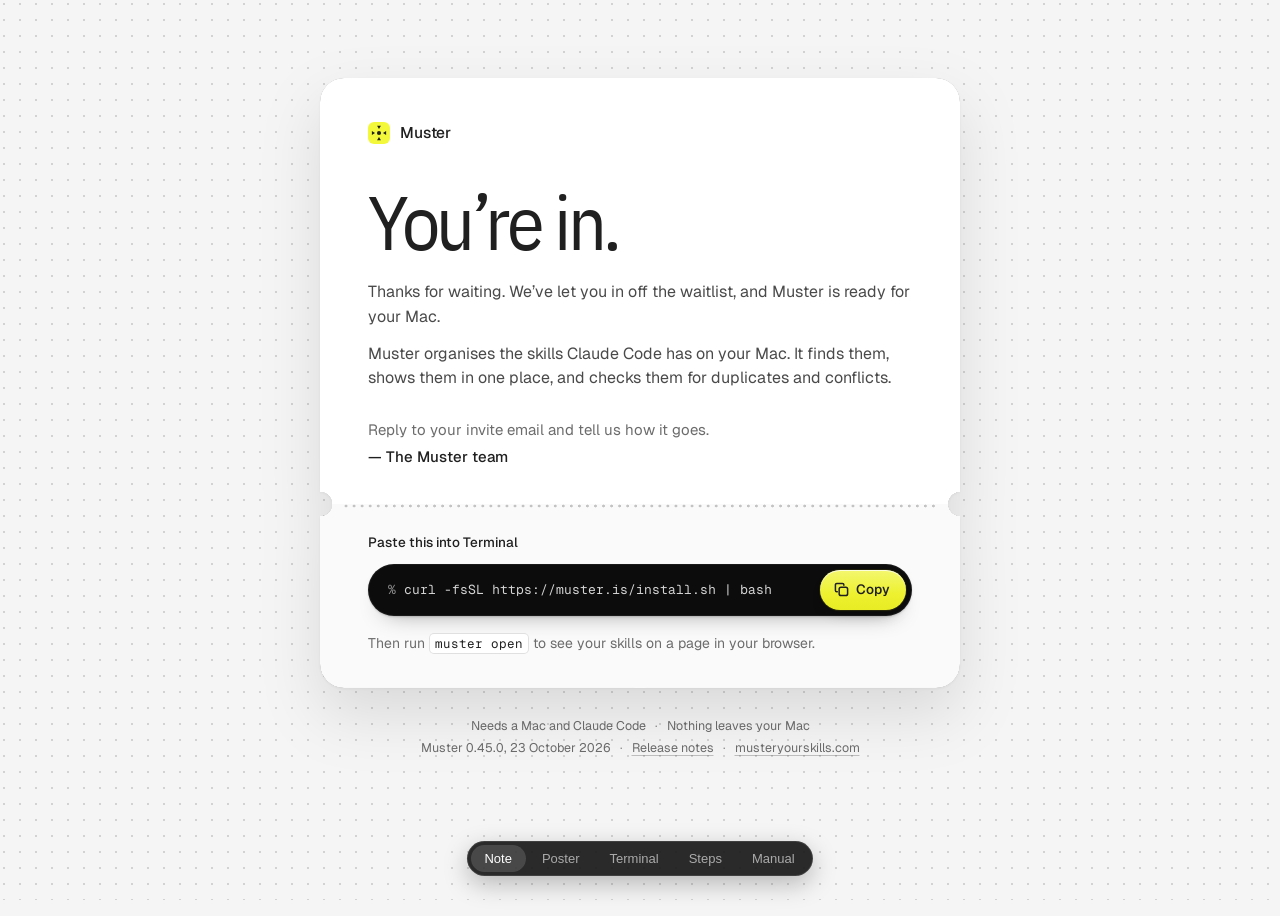
==== index.html @ 828432ac "muster.is: five invitation pages behind a variant picker The page people get when they're let in off" ====
<!doctype html>
<!-- Generated by variants/build.py from variants/*/. Edit those files, then run python3 variants/build.py. -->
<html lang="en">
<head>
  <meta charset="utf-8" />
  <meta name="viewport" content="width=device-width, initial-scale=1" />
  <title>Muster: you’re in</title>
  <meta name="description" content="Muster organises the skills Claude Code has on your Mac. It finds them, shows them in one place, and checks them for duplicates and conflicts. Nothing leaves your Mac." />
  <meta name="theme-color" content="#ffffff" />
  <meta property="og:title" content="Muster: you’re in" />
  <meta property="og:description" content="Install Muster with one line: curl -fsSL https://muster.is/install.sh | bash" />
  <meta property="og:type" content="website" />
  <link rel="icon" href="assets/favicon.svg" type="image/svg+xml" />
  <link rel="preconnect" href="https://fonts.googleapis.com" />
  <link rel="preconnect" href="https://fonts.gstatic.com" crossorigin />
  <link href="https://fonts.googleapis.com/css2?family=IBM+Plex+Sans+Condensed:wght@400;500&family=Geist:wght@300..600&family=Geist+Mono:wght@400;500&display=swap" rel="stylesheet" />
  <link rel="stylesheet" href="assets/brand.css" />
  <link rel="stylesheet" href="variants/note/style.css" />
  <link rel="stylesheet" href="variants/poster/style.css" />
  <link rel="stylesheet" href="variants/terminal/style.css" />
  <link rel="stylesheet" href="variants/steps/style.css" />
  <link rel="stylesheet" href="variants/manual/style.css" />
  <link rel="stylesheet" href="variants/picker.css" />
  <script>window.musterVariants = {}</script>
</head>
<body>
<div class="variant" data-variant-root="note" data-variant-label="Note" hidden>
<main class="note canvas">
  <article class="note__card" aria-labelledby="note-title">
    <div class="note__letter">
      <p class="brand note__brand"><span class="brand__mark" aria-hidden="true"></span>Muster</p>
      <h1 class="note__title" id="note-title"><span class="note__who" data-note-who hidden></span><span data-note-rest>You’re in.</span></h1>
      <div class="note__body">
        <p>Thanks for waiting. We’ve let you in off the waitlist, and Muster is ready for your Mac.</p>
        <p>Muster organises the skills Claude Code has on your Mac. It finds them, shows them in one place, and checks them for duplicates and conflicts.</p>
      </div>
      <div class="note__sign">
        <p>Reply to your invite email and tell us how it goes.</p>
        <p class="note__from">— The Muster team</p>
      </div>
    </div>

    <section class="note__stub" aria-labelledby="note-install">
      <span class="note__perf" aria-hidden="true"></span>
      <h2 class="note__label" id="note-install">Paste this into Terminal</h2>
      <div class="note__cmd">
        <code class="note__code"><span class="note__prompt" aria-hidden="true">% </span><span class="note__line"><span class="note__nb">curl -fsSL</span> <span>https://<wbr />muster.is/install.sh</span> <span class="note__nb">| bash</span></span></code>
        <button class="btn btn--primary note__copy" type="button" data-copy="curl -fsSL https://muster.is/install.sh | bash" aria-label="Copy the install command">
          <span class="note__icons" aria-hidden="true">
            <svg class="note__icon-copy" viewBox="0 0 16 16" fill="none" stroke="currentColor" stroke-width="1.6" stroke-linecap="round" stroke-linejoin="round"><rect x="5.5" y="5.5" width="9" height="9" rx="2" /><path d="M3.5 10.5H3A1.5 1.5 0 0 1 1.5 9V3A1.5 1.5 0 0 1 3 1.5h6A1.5 1.5 0 0 1 10.5 3v.5" /></svg>
            <svg class="note__icon-check" viewBox="0 0 16 16" fill="none" stroke="currentColor" stroke-width="1.9" stroke-linecap="round" stroke-linejoin="round"><path d="M2.75 8.75 6.25 12.25 13.25 4.25" pathLength="1" /></svg>
          </span>
          <span class="note__labels copy-swap copy-swap--center" aria-hidden="true"><span>Copy</span><span>Copied</span></span>
        </button>
      </div>
      <p class="note__next">Then run <code>muster open</code> to see your skills on a page in your browser.</p>
    </section>
  </article>

  <footer class="note__fine">
    <ul>
      <li>Needs a Mac and Claude Code</li>
      <li>Nothing leaves your Mac</li>
    </ul>
    <ul>
      <li>Muster <span data-release="version">0.45.0</span>, <time data-release="date" datetime="2026-10-23">23 October 2026</time></li>
      <li><a data-release="url" href="https://github.com/musteryourskills/releases/releases">Release notes</a></li>
      <li><a href="https://musteryourskills.com">musteryourskills.com</a></li>
    </ul>
  </footer>
</main>
</div>
<div class="variant" data-variant-root="poster" data-variant-label="Poster" hidden>
<!-- Poster: the landing's hero, turned into a welcome. A huge headline with the landing's token
     in it, the install line as the call to action, then what `muster open` shows after the first run. -->
<header class="poster-top">
  <div class="poster-wrap poster-top__in">
    <span class="brand"><span class="brand__mark" aria-hidden="true"></span><span>Muster</span></span>
    <a class="poster-link" href="https://musteryourskills.com">musteryourskills.com<svg class="poster-arrow" viewBox="0 0 16 16" aria-hidden="true"><path d="M4.5 11.5l7-7M6 4.5h5.5V10" fill="none" stroke="currentColor" stroke-width="1.6" stroke-linecap="round" stroke-linejoin="round"/></svg></a>
  </div>
</header>

<main>
  <section class="poster-hero" aria-labelledby="poster-title">
    <div class="poster-wrap poster-hero__copy">
      <p class="poster-kicker"><span class="poster-works">For<span class="poster-agent"><i class="poster-claude" aria-hidden="true"></i>Claude Code</span>on your Mac</span></p>

      <!-- The token plays once through what Muster finds (script.js), and a click shows the next one.
           The first word ships here, so the headline is whole without JS. -->
      <h1 class="poster-h" id="poster-title">You’re in.<br class="poster-br-m" /> <button class="poster-token" type="button" data-poster-token aria-label="98 skills" aria-describedby="poster-token-hint" style="--label-w:2.7em"><span class="poster-token__sizer" aria-hidden="true">&#8203;</span><span class="poster-token__icon" aria-hidden="true"><span class="poster-token__layer" data-r="-9" style="rotate:-9deg"><span class="poster-token__art"><svg viewBox="0 0 64 64"><g fill="#fff" stroke="#fff" stroke-width="7.5" stroke-linejoin="round"><rect x="5" y="16" width="26" height="32" rx="6" transform="rotate(-16 18 32)"/><rect x="24" y="5" width="26" height="32" rx="6" transform="rotate(12 37 21)"/><rect x="27" y="27" width="30" height="31" rx="6" transform="rotate(-5 42 42)"/></g><rect x="5" y="16" width="26" height="32" rx="6" transform="rotate(-16 18 32)" fill="#EFEFED"/><rect x="24" y="5" width="26" height="32" rx="6" transform="rotate(12 37 21)" fill="#DEDEDA"/><rect x="27" y="27" width="30" height="31" rx="6" transform="rotate(-5 42 42)" fill="#202020"/><rect x="33" y="35" width="14" height="5" rx="2.5" transform="rotate(-5 42 42)" fill="#F4F83B"/><rect x="33" y="44" width="18" height="3" rx="1.5" transform="rotate(-5 42 42)" fill="#6C6C6C"/></svg></span></span></span><span class="poster-token__text" aria-hidden="true"><span class="poster-token__morph">98 skills</span></span></button>.<br /> Time to muster them.</h1>
      <p class="sr-only" id="poster-token-hint">Select it to see what Muster finds.</p>
      <p class="sr-only" aria-live="polite" data-poster-live></p>

      <p class="poster-lede">Muster organises the skills Claude Code has on your Mac.<br class="poster-br-d" /> One line installs it.</p>

      <div class="poster-cmd">
        <code class="poster-cmd__code"><span class="poster-nb">curl -fsSL</span> <span>https://muster.is/install.sh</span> <span class="poster-nb">| bash</span></code>
        <button class="btn btn--primary poster-copy" type="button" data-copy="curl -fsSL https://muster.is/install.sh | bash" aria-label="Copy the install command">
          <span class="poster-copy__icon" aria-hidden="true">
            <svg class="poster-copy__svg is-copy" viewBox="0 0 16 16"><rect x="5.25" y="5.25" width="8" height="8" rx="2" fill="none" stroke="currentColor" stroke-width="1.6"/><path d="M10.25 3.25a1.5 1.5 0 0 0-1.5-1.25h-4.5A2 2 0 0 0 2.25 4v4.5a1.5 1.5 0 0 0 1.25 1.5" fill="none" stroke="currentColor" stroke-width="1.6" stroke-linecap="round"/></svg>
            <svg class="poster-copy__svg is-check" viewBox="0 0 16 16"><path d="M3.25 8.5l3 3 6.5-7" fill="none" stroke="currentColor" stroke-width="1.9" stroke-linecap="round" stroke-linejoin="round"/></svg>
          </span>
          <span class="poster-copy__label copy-swap" aria-hidden="true"><span>Copy</span><span>Copied</span></span>
        </button>
      </div>

      <ul class="poster-facts">
        <li>Runs on your Mac</li>
        <li>No account</li>
        <li>Uses your own Claude Code</li>
        <li>Skill files never move</li>
      </ul>
    </div>
  </section>

  <section class="poster-stage canvas" aria-labelledby="poster-next">
    <div class="poster-wrap poster-stage__in">
      <h2 class="poster-stage__h" id="poster-next">Then run <code>muster open</code>.</h2>
      <p class="poster-stage__sub">It counts your skills, your Claude Code suggests up to eight folders, and Autosort files your skills into them in seconds.</p>

      <!-- What the local page shows after the first run, drawn after the CLI's first-run sort scene -->
      <div class="poster-win" role="img" aria-label="Muster in the browser, on 127.0.0.1, after the first run: “Your 98 skills, mustered”, in eight folders, with 2 conflicts and 6 possible duplicates to look at, and a Get started button.">
        <div class="poster-win__bar" aria-hidden="true">
          <span class="poster-win__lights"><i></i><i></i><i></i></span>
          <span class="poster-win__url"><span class="poster-win__fav"></span>127.0.0.1</span>
        </div>
        <div class="poster-run" aria-hidden="true">
          <p class="poster-run__title">Your 98 skills, mustered</p>
          <p class="poster-run__line"><span><i class="poster-dot poster-dot--red"></i>2 conflicts.</span> <span><i class="poster-dot poster-dot--amber"></i>6 possible duplicates.</span></p>
          <ul class="poster-folders">
            <li><span class="poster-folder"><span class="poster-folder__back"></span><span class="poster-folder__paper"></span><span class="poster-folder__paper"></span><span class="poster-folder__front"><b>21</b></span></span><span class="poster-folder__name"><span class="poster-dots"><i class="poster-dot poster-dot--red"></i><i class="poster-dot poster-dot--amber"></i></span><span class="poster-folder__label">Code</span></span></li>
            <li><span class="poster-folder"><span class="poster-folder__back"></span><span class="poster-folder__paper"></span><span class="poster-folder__paper"></span><span class="poster-folder__front"><b>14</b></span></span><span class="poster-folder__name"><span class="poster-dots"><i class="poster-dot poster-dot--red"></i></span><span class="poster-folder__label">Design</span></span></li>
            <li><span class="poster-folder"><span class="poster-folder__back"></span><span class="poster-folder__paper"></span><span class="poster-folder__paper"></span><span class="poster-folder__front"><b>12</b></span></span><span class="poster-folder__name"><span class="poster-dots"><i class="poster-dot poster-dot--amber"></i></span><span class="poster-folder__label">Writing</span></span></li>
            <li><span class="poster-folder"><span class="poster-folder__back"></span><span class="poster-folder__paper"></span><span class="poster-folder__paper"></span><span class="poster-folder__front"><b>9</b></span></span><span class="poster-folder__name"><span class="poster-dots"><i class="poster-dot poster-dot--amber"></i></span><span class="poster-folder__label">Review</span></span></li>
            <li><span class="poster-folder"><span class="poster-folder__back"></span><span class="poster-folder__paper"></span><span class="poster-folder__paper"></span><span class="poster-folder__front"><b>11</b></span></span><span class="poster-folder__name"><span class="poster-dots"><i class="poster-dot poster-dot--amber"></i></span><span class="poster-folder__label">Planning</span></span></li>
            <li><span class="poster-folder"><span class="poster-folder__back"></span><span class="poster-folder__paper"></span><span class="poster-folder__paper"></span><span class="poster-folder__front"><b>13</b></span></span><span class="poster-folder__name"><span class="poster-folder__label">Inbox</span></span></li>
            <li><span class="poster-folder"><span class="poster-folder__back"></span><span class="poster-folder__paper"></span><span class="poster-folder__paper"></span><span class="poster-folder__front"><b>10</b></span></span><span class="poster-folder__name"><span class="poster-folder__label">Personal</span></span></li>
            <li><span class="poster-folder"><span class="poster-folder__back"></span><span class="poster-folder__paper"></span><span class="poster-folder__paper"></span><span class="poster-folder__front"><b>8</b></span></span><span class="poster-folder__name"><span class="poster-folder__label">Admin</span></span></li>
          </ul>
          <span class="poster-run__btn">Get started</span>
        </div>
      </div>
    </div>
  </section>
</main>

<footer class="poster-foot">
  <div class="poster-wrap poster-foot__in">
    <p class="poster-foot__rel"><span class="brand__mark" aria-hidden="true"></span><span>Muster <span data-release="version">0.45.0</span>, <time data-release="date" datetime="2026-10-23">23 October 2026</time></span></p>
    <ul class="poster-foot__links">
      <li><a class="poster-link" data-release="url" href="https://github.com/musteryourskills/releases/releases">Release notes<svg class="poster-arrow" viewBox="0 0 16 16" aria-hidden="true"><path d="M4.5 11.5l7-7M6 4.5h5.5V10" fill="none" stroke="currentColor" stroke-width="1.6" stroke-linecap="round" stroke-linejoin="round"/></svg></a></li>
      <li>Questions? Reply to your invite email.</li>
    </ul>
  </div>
</footer>
</div>
<div class="variant" data-variant-root="terminal" data-variant-label="Terminal" hidden>
<div class="tm">
  <header class="tm-wrap tm-top">
    <a class="brand" href="https://musteryourskills.com"><span class="brand__mark" aria-hidden="true"></span><span>Muster</span></a>
  </header>

  <main class="tm-main">
    <div class="tm-wrap tm-intro">
      <span class="tm-eyebrow">Early access</span>
      <h1 class="tm-title">You’re in<span data-tm-name></span>.</h1>
      <p class="tm-lede">One line installs Muster. Paste it into Terminal.</p>
    </div>

    <section class="tm-wrap tm-stage" aria-label="Install Muster in Terminal">
      <div class="tm-shell" data-tm-shell>
        <div class="tm-bar">
          <span class="tm-lights" aria-hidden="true"><i></i><i></i><i></i></span>
          <span class="tm-bar__title" aria-hidden="true">zsh</span>
          <button class="tm-copy" type="button" data-copy="curl -fsSL https://muster.is/install.sh | bash" aria-label="Copy the install command">
            <svg class="tm-ico" viewBox="0 0 16 16" fill="none" stroke="currentColor" stroke-width="1.5" stroke-linecap="round" stroke-linejoin="round" aria-hidden="true"><g class="tm-ico__copy"><rect x="5.5" y="5.5" width="8" height="8" rx="1.5"/><path d="M10.5 5.5V4A1.5 1.5 0 0 0 9 2.5H4A1.5 1.5 0 0 0 2.5 4v5A1.5 1.5 0 0 0 4 10.5h1.5"/></g><path class="tm-ico__check" d="M3.5 8.5l3 3 6-7" pathLength="1"/></svg>
            <span class="tm-swap copy-swap"><span class="tm-swap__idle">Copy</span><span class="tm-swap__done">Copied</span></span>
          </button>
        </div>

        <div class="tm-body">
          <p class="tm-line"><span class="t-dir">~</span> <span class="t-dim">%</span> <code class="tm-install">curl -fsSL https://muster.is/install.sh | bash</code><i class="tm-cursor tm-cursor--cmd" aria-hidden="true"></i></p>
          <p class="tm-line tm-dl" data-at="720">Downloading Muster <span data-release="version">0.45.0</span> for arm64 Macs… <span class="tm-status" aria-hidden="true"><span class="tm-spin t-dim" data-tm-spinner>⠋</span><span class="tm-done t-ok">✓</span></span></p>
          <p class="tm-line tm-gap t-strong" data-at="2200">Muster <span data-release="version">0.45.0</span> is installed.</p>
          <p class="tm-line tm-gap" data-at="2200">Muster finds the skills Claude Code has on this Mac, shows them in one place,<br class="tm-br"> and checks them for duplicates and conflicts. Nothing leaves your Mac.</p>
          <p class="tm-line tm-gap" data-at="2560">Start here:</p>
          <ul class="tm-start" role="list" data-at="2560">
            <li><button class="tm-run" type="button" data-copy="muster open" aria-label="Copy muster open"><code>muster open</code></button><span class="tm-run__what">see your skills on a page in your browser</span></li>
            <li><button class="tm-run" type="button" data-copy="muster" aria-label="Copy muster"><code>muster</code></button><span class="tm-run__what">list them here in the terminal</span></li>
            <li><button class="tm-run" type="button" data-copy="muster --help" aria-label="Copy muster --help"><code>muster --help</code></button><span class="tm-run__what">everything else Muster can do</span></li>
          </ul>
          <p class="tm-line tm-gap" data-at="2560"><span class="t-dir">~</span> <span class="t-dim">%</span> <i class="tm-cursor" aria-hidden="true"></i></p>
        </div>

        <button class="tm-replay" type="button" data-tm-replay data-state="hidden" aria-label="Replay the install" hidden>
          <svg viewBox="0 0 16 16" fill="none" stroke="currentColor" stroke-width="1.5" stroke-linecap="round" stroke-linejoin="round" aria-hidden="true"><path d="M2.75 8a5.25 5.25 0 1 0 1.54-3.71"/><path d="M2.5 2.5v2.75h2.75"/></svg>
          <span>Replay</span>
        </button>
      </div>

      <div class="tm-actions">
        <button class="btn btn--primary btn--lg tm-cta" type="button" data-copy="curl -fsSL https://muster.is/install.sh | bash">
          <svg class="tm-ico" viewBox="0 0 16 16" fill="none" stroke="currentColor" stroke-width="1.5" stroke-linecap="round" stroke-linejoin="round" aria-hidden="true"><g class="tm-ico__copy"><rect x="5.5" y="5.5" width="8" height="8" rx="1.5"/><path d="M10.5 5.5V4A1.5 1.5 0 0 0 9 2.5H4A1.5 1.5 0 0 0 2.5 4v5A1.5 1.5 0 0 0 4 10.5h1.5"/></g><path class="tm-ico__check" d="M3.5 8.5l3 3 6-7" pathLength="1"/></svg>
          <span class="tm-swap tm-swap--center copy-swap copy-swap--center"><span class="tm-swap__idle">Copy install command</span><span class="tm-swap__done">Copied</span></span>
        </button>
        <p class="tm-note">About 23 MB. No admin password.</p>
      </div>

      <ul class="tm-facts" role="list">
        <li>macOS, Apple silicon or Intel</li>
        <li>Uses your own Claude Code</li>
        <li>Nothing leaves your Mac</li>
      </ul>
    </section>
  </main>

  <footer class="tm-wrap tm-foot">
    <div class="tm-foot__in">
      <p class="tm-foot__rel">Muster <span data-release="version">0.45.0</span> <span aria-hidden="true">·</span> <time data-release="date" datetime="2026-10-23">23 October 2026</time></p>
      <ul class="tm-foot__links" role="list">
        <li><a data-release="url" href="https://github.com/musteryourskills/releases/releases">Release notes</a></li>
        <li><a href="https://musteryourskills.com">musteryourskills.com</a></li>
      </ul>
      <p class="tm-foot__fb">Feedback? Reply to your invite email.</p>
    </div>
  </footer>
</div>
</div>
<div class="variant" data-variant-root="steps" data-variant-label="Steps" hidden>
<header class="st-top">
  <div class="st-wrap st-top__in">
    <span class="brand"><span class="brand__mark" aria-hidden="true"></span><span>Muster</span></span>
    <a class="st-top__link" href="https://musteryourskills.com">musteryourskills.com<svg viewBox="0 0 16 16" aria-hidden="true"><path d="M5.5 10.5 10.5 5.5M6.5 5.5h4v4" /></svg></a>
  </div>
</header>

<main class="st-main">
  <!-- The intro: you're in, what Muster is, what it costs you -->
  <section class="st-wrap st-intro" aria-labelledby="steps-title">
    <p class="eyebrow" data-enter style="--i: 0">You’re in<span id="steps-name" hidden>, <span data-steps-name></span></span></p>
    <h1 class="st-h1" id="steps-title" data-enter style="--i: 1">Three steps to sorted skills.</h1>
    <p class="st-lede" data-enter style="--i: 2">You’re off the waitlist, and Muster is ready for you. It organises the skills Claude Code has on your Mac: it finds them, shows them in one place, and checks them for duplicates and conflicts.</p>
    <ul class="st-facts" data-enter style="--i: 3">
      <li>A 23 MB download</li>
      <li>No account</li>
      <li>Nothing leaves your Mac</li>
    </ul>
  </section>

  <ol class="st-wrap steps">
    <!-- 1. Install: the one line, big and primary -->
    <li class="step" data-step="1" data-enter style="--i: 4">
      <div class="step__copy">
        <div class="st-step__head">
          <span class="step__n"><span class="st-n">1</span></span>
          <span class="st-next">Up next</span>
        </div>
        <h2 class="step__title" id="steps-install">Install it with one line</h2>
        <p class="step__text">Paste it into Terminal. It downloads Muster for your Mac, checks it against its checksum and puts <code>muster</code> in <code>~/.local/bin</code>. No admin password.</p>
        <div class="st-install">
          <code class="st-install__code"><span>curl -fsSL</span> <span>https://muster.is/install.sh</span> <span>| bash</span></code>
          <div class="st-install__foot">
            <p class="st-install__hint">macOS, Apple silicon or Intel</p>
            <button class="btn btn--primary st-copy" type="button" data-copy="curl -fsSL https://muster.is/install.sh | bash" aria-label="Copy the install command">
              <span class="st-copy__ico" aria-hidden="true">
                <svg class="st-copy__i st-copy__i--copy" viewBox="0 0 16 16"><rect x="5.25" y="5.25" width="8" height="8" rx="2" /><path d="M10.75 5.25V4.5a1.75 1.75 0 0 0-1.75-1.75H4.5A1.75 1.75 0 0 0 2.75 4.5V9a1.75 1.75 0 0 0 1.75 1.75h.75" /></svg>
                <svg class="st-copy__i st-copy__i--done" viewBox="0 0 16 16"><path pathLength="1" d="M3.25 8.5 6.5 11.5 12.75 4.75" /></svg>
              </span>
              <span class="st-copy__label copy-swap copy-swap--center" aria-hidden="true"><span>Copy</span><span>Copied</span></span>
            </button>
          </div>
        </div>
      </div>
      <div class="step__art canvas" aria-hidden="true">
        <div class="shell">
          <div class="shell__bar"><span class="shell__lights"><i></i><i></i><i></i></span><span class="shell__title">zsh</span></div>
          <div class="shell__body">
            <p><span class="t-dir">~</span> <span class="t-dim">%</span> curl -fsSL https://muster.is/install.sh | bash</p>
            <p class="t-dim">Downloading Muster <span data-release="version">0.45.0</span> for arm64 Macs…</p>
            <p class="shell__gap t-strong">Muster <span data-release="version">0.45.0</span> is installed.</p>
            <p class="shell__gap">Start here:</p>
            <p>  <span class="t-next">muster open</span><span class="st-desc t-dim">      see your skills on a page in your browser</span></p>
            <p>  muster<span class="st-desc t-dim">           list them here in the terminal</span></p>
            <p>  muster --help<span class="st-desc t-dim">    everything else Muster can do</span></p>
            <p class="shell__gap"><span class="t-dir">~</span> <span class="t-dim">%</span> <i class="shell__cursor"></i></p>
          </div>
        </div>
      </div>
    </li>

    <!-- 2. Open: the first run, in the browser, on 127.0.0.1 -->
    <li class="step" data-step="2">
      <div class="step__copy">
        <div class="st-step__head">
          <span class="step__n"><span class="st-n">2</span></span>
          <span class="st-next">Up next</span>
        </div>
        <h2 class="step__title" id="steps-open">Sort them in your browser</h2>
        <p class="step__text">Muster puts your skills on one page in your browser. Your Claude Code suggests up to eight folders, then Autosort files the skills into them. The files never move, and the page never goes online.</p>
        <div class="st-cmd">
          <code class="st-cmd__code">muster open</code>
          <button class="btn btn--soft st-copy" type="button" data-copy="muster open" aria-label="Copy the command muster open">
            <span class="st-copy__ico" aria-hidden="true">
              <svg class="st-copy__i st-copy__i--copy" viewBox="0 0 16 16"><rect x="5.25" y="5.25" width="8" height="8" rx="2" /><path d="M10.75 5.25V4.5a1.75 1.75 0 0 0-1.75-1.75H4.5A1.75 1.75 0 0 0 2.75 4.5V9a1.75 1.75 0 0 0 1.75 1.75h.75" /></svg>
              <svg class="st-copy__i st-copy__i--done" viewBox="0 0 16 16"><path pathLength="1" d="M3.25 8.5 6.5 11.5 12.75 4.75" /></svg>
            </span>
            <span class="st-copy__label copy-swap copy-swap--center" aria-hidden="true"><span>Copy</span><span>Copied</span></span>
          </button>
        </div>
      </div>
      <div class="step__art canvas" aria-hidden="true">
        <div class="st-win">
          <div class="st-win__bar"><span class="shell__lights"><i></i><i></i><i></i></span><span class="st-win__url">127.0.0.1</span></div>
          <div class="st-win__stage">
            <span class="st-pill st-pill--1">code-review</span>
            <span class="st-pill st-pill--2">brand-fonts<em>Plugin</em></span>
            <span class="st-pill st-pill--3 st-pill--far">commit-message</span>
            <span class="st-pill st-pill--4 st-pill--far">pr-review</span>
            <span class="st-pill st-pill--5">frontend-design</span>
            <span class="st-pill st-pill--6 st-pill--far">ui-taste</span>
            <div class="st-count">
              <span class="st-count__n">98</span>
              <span class="st-count__l">skills on this Mac</span>
              <span class="st-count__btn">Muster your skills</span>
            </div>
          </div>
        </div>
      </div>
    </li>

    <!-- 3. Check: your own Claude Code finds conflicts and duplicates -->
    <li class="step" data-step="3">
      <div class="step__copy">
        <div class="st-step__head">
          <span class="step__n"><span class="st-n">3</span></span>
          <span class="st-next">Up next</span>
        </div>
        <h2 class="step__title" id="steps-check">Check them with Claude Code</h2>
        <p class="step__text">Your own Claude Code reads your skills and finds the ones that conflict or repeat each other. It runs on your plan: no API key, no account. Nothing changes until you say so.</p>
        <div class="st-cmd">
          <code class="st-cmd__code">muster check</code>
          <button class="btn btn--soft st-copy" type="button" data-copy="muster check" aria-label="Copy the command muster check">
            <span class="st-copy__ico" aria-hidden="true">
              <svg class="st-copy__i st-copy__i--copy" viewBox="0 0 16 16"><rect x="5.25" y="5.25" width="8" height="8" rx="2" /><path d="M10.75 5.25V4.5a1.75 1.75 0 0 0-1.75-1.75H4.5A1.75 1.75 0 0 0 2.75 4.5V9a1.75 1.75 0 0 0 1.75 1.75h.75" /></svg>
              <svg class="st-copy__i st-copy__i--done" viewBox="0 0 16 16"><path pathLength="1" d="M3.25 8.5 6.5 11.5 12.75 4.75" /></svg>
            </span>
            <span class="st-copy__label copy-swap copy-swap--center" aria-hidden="true"><span>Copy</span><span>Copied</span></span>
          </button>
        </div>
        <p class="st-fine">With a lot of skills, it can take a few minutes.</p>
      </div>
      <div class="step__art canvas" aria-hidden="true">
        <div class="shell shell--report">
          <div class="shell__bar"><span class="shell__lights"><i></i><i></i><i></i></span><span class="shell__title">zsh</span></div>
          <div class="shell__body">
            <p><span class="t-dir">~</span> <span class="t-dim">%</span> muster check</p>
            <div class="st-report">
              <p class="st-row">Checked 98 skills with Claude Code.</p>
              <p class="st-row">Found 2 conflicts and 6 duplicates:</p>
              <p class="st-row"><i class="warn warn--red"></i>Conflict  commit-message ↔ conventional-commits</p>
              <p class="st-row"><i class="warn"></i>Duplicate pr-review ↔ code-review</p>
              <p class="st-row st-row--sub t-dim">and 6 more</p>
            </div>
            <p class="shell__gap"><span class="t-dir">~</span> <span class="t-dim">%</span> <i class="shell__cursor"></i></p>
          </div>
        </div>
      </div>
    </li>
  </ol>
</main>

<footer class="st-foot">
  <div class="st-wrap">
    <ul class="st-foot__row">
      <li>Needs a Mac and Claude Code</li>
      <li>Update with <code>muster update</code></li>
      <li>Muster <span data-release="version">0.45.0</span>, <time data-release="date" datetime="2026-10-23">23 October 2026</time></li>
      <li><a data-release="url" href="https://github.com/musteryourskills/releases/releases">Release notes</a></li>
      <li>Reply to your invite email</li>
    </ul>
  </div>
</footer>
</div>
<div class="variant" data-variant-root="manual" data-variant-label="Manual" hidden>
<header class="mn-head" id="manual-top">
  <div class="mn-wrap mn-head__in">
    <a class="brand mn-brand" href="#manual-top"><span class="brand__mark" aria-hidden="true"></span><span>Muster</span></a>
    <div class="mn-head__bar">
      <p class="mn-release"><span class="mn-release__dot" aria-hidden="true"></span><span class="sr-only">Latest release: </span><span data-release="version">0.45.0</span><span class="mn-release__date"><span class="mn-release__sep" aria-hidden="true">·</span><time data-release="date" datetime="2026-10-23">23 October 2026</time></span></p>
      <nav class="mn-head__nav" aria-label="Elsewhere">
        <a href="https://github.com/musteryourskills/releases/releases">Release notes<svg class="mn-arrow" viewBox="0 0 12 12" aria-hidden="true"><path d="M4 3h5v5M9 3 3 9"/></svg></a>
        <a href="https://musteryourskills.com">musteryourskills.com<svg class="mn-arrow" viewBox="0 0 12 12" aria-hidden="true"><path d="M4 3h5v5M9 3 3 9"/></svg></a>
      </nav>
    </div>
  </div>
</header>

<main class="mn-wrap mn-layout">
  <nav class="mn-toc" aria-label="On this page">
    <p class="mn-toc__label">On this page</p>
    <div class="mn-toc__list">
      <ol>
        <li><a href="#manual-install"><span class="mn-toc__n" aria-hidden="true">01</span>Install</a></li>
        <li><a href="#manual-start"><span class="mn-toc__n" aria-hidden="true">02</span>Start here</a></li>
        <li><a href="#manual-commands"><span class="mn-toc__n" aria-hidden="true">03</span>Commands</a></li>
        <li><a href="#manual-local"><span class="mn-toc__n" aria-hidden="true">04</span>What stays on your Mac</a></li>
        <li><a href="#manual-needs"><span class="mn-toc__n" aria-hidden="true">05</span>Requirements</a></li>
        <li><a href="#manual-update"><span class="mn-toc__n" aria-hidden="true">06</span>Update and remove</a></li>
        <li><a href="#manual-help"><span class="mn-toc__n" aria-hidden="true">07</span>Help</a></li>
      </ol>
      <span class="mn-toc__mark" aria-hidden="true"></span>
    </div>
  </nav>

  <div class="mn-body">
    <section class="mn-sec mn-sec--intro" id="manual-install" aria-labelledby="manual-title">
      <p class="eyebrow">You’re in</p>
      <h1 class="mn-title" id="manual-title">Welcome to Muster<span data-manual-name></span>.</h1>
      <p class="mn-lede">You’ve been let in off the waitlist, so Muster is yours to try. It organises the skills Claude Code has on your Mac: it finds them, shows them in one place, and checks them for duplicates and conflicts.</p>

      <div class="mn-install">
        <div class="mn-install__head">
          <h2 class="mn-label" id="manual-install-h">Install</h2>
          <p class="mn-label__aside">Paste it into Terminal on your Mac</p>
        </div>
        <div class="mn-cmd">
          <code class="mn-cmd__code"><span class="mn-nw"><span class="mn-c-bin">curl</span> <span class="mn-c-dim">-fsSL</span></span> <span class="mn-nw">https://muster.is/install.sh</span> <span class="mn-nw"><span class="mn-c-dim">|</span> <span class="mn-c-bin">bash</span></span></code>
          <button type="button" class="btn btn--primary mn-cmd__copy" data-copy="curl -fsSL https://muster.is/install.sh | bash" aria-label="Copy the install command">
            <span class="mn-ico" aria-hidden="true"><svg viewBox="0 0 16 16"><rect x="5.25" y="5.25" width="8" height="8" rx="2"/><path d="M10.75 5.25v-1a1.5 1.5 0 0 0-1.5-1.5h-5a1.5 1.5 0 0 0-1.5 1.5v5a1.5 1.5 0 0 0 1.5 1.5h1"/></svg><svg viewBox="0 0 16 16"><path d="m3.5 8.5 3 3 6-7"/></svg></span>
            <span class="mn-cmd__labels copy-swap" aria-hidden="true"><span>Copy</span><span>Copied</span></span>
          </button>
        </div>
        <dl class="mn-spec mn-spec--install">
          <div><dt>Downloads</dt><dd>Muster for your Mac’s chip, about 23&nbsp;MB</dd></div>
          <div><dt>Checks</dt><dd>The download against its checksum</dd></div>
          <div><dt>Puts it in</dt><dd><code>~/.local/bin/muster</code></dd></div>
          <div><dt>PATH</dt><dd>Adds <code>~/.local/bin</code> to it</dd></div>
          <div><dt>Asks for</dt><dd>Nothing. No admin password, no Gatekeeper prompt.</dd></div>
        </dl>
      </div>
    </section>

    <section class="mn-sec" id="manual-start" aria-labelledby="manual-start-h">
      <h2 class="mn-h2" id="manual-start-h"><span class="mn-n" aria-hidden="true">02</span>Start here</h2>
      <p class="mn-p">The installer ends with these three. Run them in Terminal.</p>
      <ul class="mn-rows">
        <li class="mn-row">
          <code class="mn-row__cmd">muster open</code>
          <p class="mn-row__desc">See your skills on a page in your browser</p>
          <button type="button" class="mn-copy" data-copy="muster open" aria-label="Copy muster open"><span class="mn-ico" aria-hidden="true"><svg viewBox="0 0 16 16"><rect x="5.25" y="5.25" width="8" height="8" rx="2"/><path d="M10.75 5.25v-1a1.5 1.5 0 0 0-1.5-1.5h-5a1.5 1.5 0 0 0-1.5 1.5v5a1.5 1.5 0 0 0 1.5 1.5h1"/></svg><svg viewBox="0 0 16 16"><path d="m3.5 8.5 3 3 6-7"/></svg></span></button>
        </li>
        <li class="mn-row">
          <code class="mn-row__cmd">muster</code>
          <p class="mn-row__desc">List them here in the terminal</p>
          <button type="button" class="mn-copy" data-copy="muster" aria-label="Copy muster"><span class="mn-ico" aria-hidden="true"><svg viewBox="0 0 16 16"><rect x="5.25" y="5.25" width="8" height="8" rx="2"/><path d="M10.75 5.25v-1a1.5 1.5 0 0 0-1.5-1.5h-5a1.5 1.5 0 0 0-1.5 1.5v5a1.5 1.5 0 0 0 1.5 1.5h1"/></svg><svg viewBox="0 0 16 16"><path d="m3.5 8.5 3 3 6-7"/></svg></span></button>
        </li>
        <li class="mn-row">
          <code class="mn-row__cmd">muster --help</code>
          <p class="mn-row__desc">Everything else Muster can do</p>
          <button type="button" class="mn-copy" data-copy="muster --help" aria-label="Copy muster --help"><span class="mn-ico" aria-hidden="true"><svg viewBox="0 0 16 16"><rect x="5.25" y="5.25" width="8" height="8" rx="2"/><path d="M10.75 5.25v-1a1.5 1.5 0 0 0-1.5-1.5h-5a1.5 1.5 0 0 0-1.5 1.5v5a1.5 1.5 0 0 0 1.5 1.5h1"/></svg><svg viewBox="0 0 16 16"><path d="m3.5 8.5 3 3 6-7"/></svg></span></button>
        </li>
      </ul>
      <dl class="mn-spec">
        <div><dt>First run</dt><dd>The first <code>muster open</code> counts your skills. Your Claude Code suggests up to eight folders, and Autosort files the skills into them: 137 skills take about 7–15 seconds. Then press Get started.</dd></div>
        <div><dt>Command not found</dt><dd>This window may not know <code>muster</code> yet. Use <code>~/.local/bin/muster open</code> here. In new terminal windows, plain <code>muster</code> works too.</dd></div>
      </dl>
    </section>

    <section class="mn-sec" id="manual-commands" aria-labelledby="manual-commands-h">
      <h2 class="mn-h2" id="manual-commands-h"><span class="mn-n" aria-hidden="true">03</span>Commands</h2>
      <p class="mn-p">Everything else. <code>muster --help</code> lists them too.</p>
      <table class="mn-table">
        <thead><tr><th scope="col">Command</th><th scope="col">What it does</th></tr></thead>
        <tbody>
          <tr><td><code>muster check</code></td><td>Check for conflicts and duplicates, found by your Claude Code</td></tr>
          <tr><td><code>muster show <span class="mn-ph">&lt;<var>skill</var>&gt;</span></code></td><td>Show one skill</td></tr>
          <tr><td><code>muster move <span class="mn-ph">&lt;<var>skill</var>&gt;…</span> <span class="mn-ph">&lt;<var>folder</var>&gt;</span></code></td><td>Put skills in a folder. The files don’t move.</td></tr>
          <tr><td><code>muster label <span class="mn-ph">&lt;<var>skill</var>&gt;</span> <span class="mn-ph">&lt;<var>label</var>&gt;…</span></code></td><td>Give a skill one or more labels</td></tr>
          <tr><td><code>muster discover <span class="mn-ph">[<var>words</var>]</span></code></td><td>Find public skills on skills.sh</td></tr>
          <tr><td><code>muster add <span class="mn-ph">&lt;<var>owner/repo/skill</var>&gt;</span></code></td><td>Add a public skill</td></tr>
          <tr><td><code>muster --project <span class="mn-ph">&lt;<var>dir</var>&gt;</span></code></td><td>Include the skills in a project’s <code>.claude/skills</code></td></tr>
          <tr><td><code>muster --json</code></td><td>Print the output as JSON</td></tr>
        </tbody>
      </table>
    </section>

    <section class="mn-sec" id="manual-local" aria-labelledby="manual-local-h">
      <h2 class="mn-h2" id="manual-local-h"><span class="mn-n" aria-hidden="true">04</span>What stays on your Mac</h2>
      <p class="mn-p">All of it. Nothing leaves your Mac.</p>
      <dl class="mn-spec">
        <div><dt>Account</dt><dd>None. There are no Muster servers.</dd></div>
        <div><dt>The check</dt><dd>Runs through your own Claude Code, <code>claude -p</code>, on your subscription. No API key.</dd></div>
        <div><dt>The page</dt><dd><code>muster open</code> serves it on <code>127.0.0.1</code>. It’s never online.</dd></div>
        <div><dt>Folders and labels</dt><dd>Muster’s own, kept in <code>~/.muster/</code></dd></div>
        <div><dt>Skill files</dt><dd>Never move</dd></div>
      </dl>
    </section>

    <section class="mn-sec" id="manual-needs" aria-labelledby="manual-needs-h">
      <h2 class="mn-h2" id="manual-needs-h"><span class="mn-n" aria-hidden="true">05</span>Requirements</h2>
      <dl class="mn-spec">
        <div><dt>Mac</dt><dd>macOS, on Apple silicon or Intel</dd></div>
        <div><dt><span class="mn-claude" aria-hidden="true"></span>Claude Code</dt><dd>Installed. Muster uses it for the check and Autosort.</dd></div>
      </dl>
    </section>

    <section class="mn-sec" id="manual-update" aria-labelledby="manual-update-h">
      <h2 class="mn-h2" id="manual-update-h"><span class="mn-n" aria-hidden="true">06</span>Update and remove</h2>
      <ul class="mn-rows">
        <li class="mn-row">
          <code class="mn-row__cmd">muster update</code>
          <p class="mn-row__desc">Install the latest version</p>
          <button type="button" class="mn-copy" data-copy="muster update" aria-label="Copy muster update"><span class="mn-ico" aria-hidden="true"><svg viewBox="0 0 16 16"><rect x="5.25" y="5.25" width="8" height="8" rx="2"/><path d="M10.75 5.25v-1a1.5 1.5 0 0 0-1.5-1.5h-5a1.5 1.5 0 0 0-1.5 1.5v5a1.5 1.5 0 0 0 1.5 1.5h1"/></svg><svg viewBox="0 0 16 16"><path d="m3.5 8.5 3 3 6-7"/></svg></span></button>
        </li>
        <li class="mn-row">
          <code class="mn-row__cmd">muster --version</code>
          <p class="mn-row__desc">Your version, and whether a new one is out</p>
          <button type="button" class="mn-copy" data-copy="muster --version" aria-label="Copy muster --version"><span class="mn-ico" aria-hidden="true"><svg viewBox="0 0 16 16"><rect x="5.25" y="5.25" width="8" height="8" rx="2"/><path d="M10.75 5.25v-1a1.5 1.5 0 0 0-1.5-1.5h-5a1.5 1.5 0 0 0-1.5 1.5v5a1.5 1.5 0 0 0 1.5 1.5h1"/></svg><svg viewBox="0 0 16 16"><path d="m3.5 8.5 3 3 6-7"/></svg></span></button>
        </li>
        <li class="mn-row mn-row--wide">
          <code class="mn-row__cmd"><span class="mn-nw">rm -rf</span> <span class="mn-nw">~/.local/bin/muster</span> <span class="mn-nw">~/.local/share/muster</span> <span class="mn-nw">~/.muster</span></code>
          <p class="mn-row__desc">Remove Muster and all it keeps in <code>~/.muster</code>: folders, labels, and any skills you archived. Restore those first. Skill files in use stay where they are.</p>
          <button type="button" class="mn-copy" data-copy="rm -rf ~/.local/bin/muster ~/.local/share/muster ~/.muster" aria-label="Copy the remove command"><span class="mn-ico" aria-hidden="true"><svg viewBox="0 0 16 16"><rect x="5.25" y="5.25" width="8" height="8" rx="2"/><path d="M10.75 5.25v-1a1.5 1.5 0 0 0-1.5-1.5h-5a1.5 1.5 0 0 0-1.5 1.5v5a1.5 1.5 0 0 0 1.5 1.5h1"/></svg><svg viewBox="0 0 16 16"><path d="m3.5 8.5 3 3 6-7"/></svg></span></button>
        </li>
      </ul>
      <p class="mn-meta">Latest release: <span data-release="version">0.45.0</span>, <time data-release="date" datetime="2026-10-23">23 October 2026</time>. <a class="mn-link" data-release="url" href="https://github.com/musteryourskills/releases/releases">What’s new<svg class="mn-arrow" viewBox="0 0 12 12" aria-hidden="true"><path d="M4 3h5v5M9 3 3 9"/></svg></a></p>
    </section>

    <section class="mn-sec" id="manual-help" aria-labelledby="manual-help-h">
      <h2 class="mn-h2" id="manual-help-h"><span class="mn-n" aria-hidden="true">07</span>Help</h2>
      <dl class="mn-spec">
        <div><dt>Questions</dt><dd>Reply to your invite email</dd></div>
        <div><dt>Release notes</dt><dd><a class="mn-link" href="https://github.com/musteryourskills/releases/releases">Every version, on GitHub<svg class="mn-arrow" viewBox="0 0 12 12" aria-hidden="true"><path d="M4 3h5v5M9 3 3 9"/></svg></a></dd></div>
        <div><dt>Website</dt><dd><a class="mn-link" href="https://musteryourskills.com">musteryourskills.com<svg class="mn-arrow" viewBox="0 0 12 12" aria-hidden="true"><path d="M4 3h5v5M9 3 3 9"/></svg></a></dd></div>
      </dl>
    </section>
  </div>
</main>

<footer class="mn-foot">
  <div class="mn-wrap mn-foot__in">
    <a class="brand mn-brand" href="#manual-top"><span class="brand__mark" aria-hidden="true"></span><span>Muster</span></a>
    <div class="mn-foot__bar">
      <nav class="mn-foot__links" aria-label="Footer">
        <a href="https://github.com/musteryourskills/releases/releases">Release notes</a>
        <a href="https://musteryourskills.com">musteryourskills.com</a>
        <a href="#manual-top">Back to top</a>
      </nav>
      <p class="mn-foot__small">© 2026 Muster</p>
    </div>
  </div>
</footer>
</div>
<script src="assets/site.js"></script>
<script src="variants/note/script.js"></script>
<script src="variants/poster/script.js"></script>
<script src="variants/terminal/script.js"></script>
<script src="variants/steps/script.js"></script>
<script src="variants/manual/script.js"></script>
<script src="variants/picker.js"></script>
</body>
</html>
---- assets/brand.css ----
/* ==========================================================================
   muster.is — the brand, shared by every variant.
   Tokens come from the landing page (musteryourskills.com, styles.css :root)
   and the CLI's page (cli/src/lib/ui/app.css): neutral greys, the electric
   yellow accent, Geist for text, Geist Mono for commands, IBM Plex Sans
   Condensed for display. One art surface: the dotted canvas.
   ========================================================================== */

:root {
  --accent: #f4f83b;
  --accent-hi: #f3f76f;
  --accent-mid: #edf12f;
  --accent-lo: #e7ec24;
  --accent-deep: #e0e709;
  --accent-muted: #a9ad00;
  --accent-ink: #202020;
  --accent-edge: 110 105 0;
  --green: #76ef6b;
  --amber: #ff9d2e;
  --red: #ff5263;

  --ink: #202020;
  --ink-2: #252525;
  --muted: #6c6c6c;
  --muted-2: #969696;
  --line: rgb(0 0 0 / .08);
  --line-2: rgb(0 0 0 / .12);
  --surface: #fafafa;
  --surface-2: #f0f0f0;
  --surface-3: #dedede;
  --canvas: #f5f5f5;
  --dot: rgb(0 0 0 / .14);
  --bg: #ffffff;
  --dark: #1c1c1c;

  /* the terminal, as the landing draws it */
  --term-bg: #0c0c0c;
  --term-bar: #292929;
  --term-text: #d4d4d4;
  --term-dim: #929292;
  --term-dir: #70c6cb;
  --term-ok: #54c56a;

  --f-display: "IBM Plex Sans Condensed", "Geist", system-ui, sans-serif;
  --f-body: "Geist", system-ui, -apple-system, sans-serif;
  --f-mono: "Geist Mono", ui-monospace, "SF Mono", Menlo, monospace;

  --ease-out: cubic-bezier(.23, 1, .32, 1);
  --ease-in-out: cubic-bezier(.77, 0, .175, 1);
}

*, *::before, *::after { box-sizing: border-box; }
html { -webkit-text-size-adjust: 100%; }
body {
  margin: 0;
  background: var(--bg);
  color: var(--ink);
  font: 400 15px/1.5 var(--f-body);
  -webkit-font-smoothing: antialiased;
  text-rendering: optimizeLegibility;
  overflow-x: clip;
}
img, svg { display: block; }
a { color: inherit; }
button { font: inherit; color: inherit; }
code, kbd, pre { font-family: var(--f-mono); }
::selection { background: var(--accent); color: var(--accent-ink); }
:focus-visible { outline: 2px solid var(--ink); outline-offset: 3px; border-radius: 6px; }
[hidden] { display: none !important; }
.sr-only { position: absolute; width: 1px; height: 1px; overflow: hidden; clip: rect(0 0 0 0); white-space: nowrap; }

/* the one art surface */
.canvas {
  background-color: var(--canvas);
  background-image: radial-gradient(var(--dot) 1px, transparent 1.3px);
  background-size: 16px 16px;
  background-position: -4px -4px;
}

/* the logo: the accent tile with the ink glyph on it */
.brand { display: inline-flex; align-items: center; gap: 10px; font: 500 15.5px/1 var(--f-body); letter-spacing: -.01em; color: var(--ink); text-decoration: none; }
.brand__mark { position: relative; display: inline-block; flex: none; width: 22px; height: 22px; border-radius: 6px; background: var(--accent); }
.brand__mark::before { content: ""; position: absolute; inset: 0; background: var(--accent-ink); -webkit-mask: url(mark.svg) center / 100% 100% no-repeat; mask: url(mark.svg) center / 100% 100% no-repeat; }

/* buttons: pills with a top-lit gradient, as on the landing */
.btn {
  display: inline-flex; align-items: center; justify-content: center; gap: 8px;
  height: 44px; padding: 0 22px; border-radius: 999px; border: 0;
  font: 550 14px/1 var(--f-body); white-space: nowrap; cursor: pointer; text-decoration: none;
  box-shadow: var(--ring, 0 0 #0000);
  transition: filter .2s ease, background-color .2s ease, color .2s ease, box-shadow .2s ease, transform .16s var(--ease-out);
  -webkit-tap-highlight-color: transparent;
}
.btn:active { transform: scale(.97); }
.btn:focus-visible { outline: 0; box-shadow: var(--ring, 0 0 #0000), 0 0 0 2px #fff, 0 0 0 4px var(--ink); }
.btn--primary {
  --ring: inset 0 1px 0 rgb(255 255 255 / .75), 0 0 0 1px rgb(var(--accent-edge) / .2), 0 1px 2px rgb(var(--accent-edge) / .12), 0 8px 18px -8px rgb(0 0 0 / var(--lift, .18));
  background: linear-gradient(var(--accent-hi) 0%, var(--accent-mid) 60%, var(--accent-lo) 100%);
  color: var(--accent-ink);
}
.btn--soft {
  --ring: 0 0 0 1px rgb(0 0 0 / .1), 0 1px 2px rgb(0 0 0 / .06), 0 4px 10px -4px rgb(0 0 0 / var(--lift, .1));
  background: #fff; color: var(--ink);
}
.btn--dark { background: var(--ink); color: #fff; --ring: 0 1px 2px rgb(0 0 0 / .2), 0 8px 18px -8px rgb(0 0 0 / var(--lift, .4)); }
.btn--sm { height: 34px; padding: 0 16px; font-size: 13px; }
.btn--lg { height: 50px; padding: 0 28px; font-size: 15.5px; }
@media (hover: hover) and (pointer: fine) {
  .btn--primary:hover { filter: brightness(1.04); --lift: .24; }
  .btn--soft:hover { background: var(--canvas); --lift: .14; }
  .btn--dark:hover { background: #333; }
}

/* a copy button's label: "Copy" and "Copied" share one cell, but only the word
   that shows takes up room, so the button fits it (site.js glides its width).
   The words turn over like a counter: "Copy" leaves upward, "Copied" rises in
   from below, and the way back reverses. Leaving is quicker than arriving, and
   the arrival waits a beat so the two never blur into one. */
.copy-swap { position: relative; display: inline-grid; }
.copy-swap--center { justify-items: center; }
.copy-swap > span {
  grid-area: 1 / 1;
  top: 0; left: 0;
  white-space: nowrap;
  transition: opacity .2s var(--ease-out) 40ms, transform .24s var(--ease-out) 40ms, filter .2s var(--ease-out) 40ms, visibility 0s 40ms;
}
[data-copy]:not([data-copied]) .copy-swap > span:last-child,
[data-copy][data-copied] .copy-swap > span:first-child {
  position: absolute;
  pointer-events: none;
  opacity: 0;
  filter: blur(2px);
  visibility: hidden;
  transition: opacity .12s var(--ease-out), transform .16s var(--ease-out), filter .12s var(--ease-out), visibility 0s .16s;
}
[data-copy]:not([data-copied]) .copy-swap > span:last-child { transform: translateY(.4em) scale(.96); }
[data-copy][data-copied] .copy-swap > span:first-child { transform: translateY(-.4em) scale(.96); }
.copy-swap--center > span:is(:first-child, :last-child) { left: 50%; translate: -50% 0; }
[data-copy]:not([data-copied]) .copy-swap--center > span:first-child,
[data-copy][data-copied] .copy-swap--center > span:last-child { left: auto; translate: none; }
[data-copy][data-morphing] { overflow: clip; }

@media (prefers-reduced-motion: reduce) {
  *, *::before, *::after { animation-duration: .01ms !important; animation-iteration-count: 1 !important; transition-duration: .01ms !important; scroll-behavior: auto !important; }
  /* the copy label still crossfades, it just doesn't move */
  [data-copy] .copy-swap > span { transform: none !important; filter: none !important; transition-property: opacity, visibility !important; transition-duration: .15s, 0s !important; }
}
---- variants/note/style.css ----
/* ==========================================================================
   Note: the invitation itself. One card on the dotted canvas: a short note
   from the team, a perforated tear line, and a ticket stub that holds the
   one line that installs Muster. The card settles onto the canvas on enter.
   ========================================================================== */

html[data-variant="note"] body { background: var(--canvas); }

html[data-variant="note"] .note {
  --r: 24px;          /* card corner */
  --notch: 12px;      /* the punched half-circles at the tear line */
  --pad-x: 48px;
  min-height: 100vh;
  min-height: 100svh;
  display: flex;
  flex-direction: column;
  align-items: center;
  justify-content: center;
  padding: 48px 24px 112px; /* the picker floats in the bottom 96px */
}

/* ── the card ──────────────────────────────────────────────────────────
   Two pieces of paper (the note, the stub) whose corners at the seam are
   punched out with a mask. The hairline and the landing's soft shadow are
   drop-shadows on the card, so they follow the punched shape exactly: the
   notches show the canvas, ringed by the same edge as the rest. */
html[data-variant="note"] .note__card {
  position: relative;
  width: min(100%, 640px);
  transform-origin: 50% 40%;
  filter:
    drop-shadow(0 0 .5px rgb(0 0 0 / .32))
    drop-shadow(0 1px 1.5px rgb(0 0 0 / .05))
    drop-shadow(0 26px 30px rgb(0 0 0 / .11));
  animation: note-fade .2s ease backwards, note-settle .4s var(--ease-out) backwards;
}

/* lifted a hair, turned a degree and a half, then laid flat */
@keyframes note-settle { from { transform: translateY(-10px) rotate(-1.5deg) scale(1.03); } }
@keyframes note-fade { from { opacity: 0; } }

html[data-variant="note"] .note__letter,
html[data-variant="note"] .note__stub {
  position: relative;
}
html[data-variant="note"] .note__letter {
  border-radius: var(--r) var(--r) 0 0;
  background: #fff;
  padding: 44px var(--pad-x) 36px;
  -webkit-mask:
    radial-gradient(circle at 0 100%, #0000 var(--notch), #000 calc(var(--notch) + .5px)) left / 51% 100% no-repeat,
    radial-gradient(circle at 100% 100%, #0000 var(--notch), #000 calc(var(--notch) + .5px)) right / 51% 100% no-repeat;
  mask:
    radial-gradient(circle at 0 100%, #0000 var(--notch), #000 calc(var(--notch) + .5px)) left / 51% 100% no-repeat,
    radial-gradient(circle at 100% 100%, #0000 var(--notch), #000 calc(var(--notch) + .5px)) right / 51% 100% no-repeat;
}
html[data-variant="note"] .note__stub {
  border-radius: 0 0 var(--r) var(--r);
  background: var(--surface);
  padding: 30px var(--pad-x) 34px;
  container: note-stub / inline-size;
  -webkit-mask:
    radial-gradient(circle at 0 0, #0000 var(--notch), #000 calc(var(--notch) + .5px)) left / 51% 100% no-repeat,
    radial-gradient(circle at 100% 0, #0000 var(--notch), #000 calc(var(--notch) + .5px)) right / 51% 100% no-repeat;
  mask:
    radial-gradient(circle at 0 0, #0000 var(--notch), #000 calc(var(--notch) + .5px)) left / 51% 100% no-repeat,
    radial-gradient(circle at 100% 0, #0000 var(--notch), #000 calc(var(--notch) + .5px)) right / 51% 100% no-repeat;
}
/* the tear line: perforations, the canvas's own dots */
html[data-variant="note"] .note__perf {
  position: absolute;
  top: 0; /* just under the seam, inside the stub's mask */
  left: calc(var(--notch) + 10px);
  right: calc(var(--notch) + 10px);
  height: 4px;
  background: radial-gradient(circle, rgb(0 0 0 / .22) 1.2px, transparent 1.7px) center / 8px 4px;
  background-repeat: space no-repeat;
}

/* ── the note ─────────────────────────────────────────────────────── */
html[data-variant="note"] .note__brand { display: flex; width: fit-content; margin: 0 0 40px; }

html[data-variant="note"] .note__title {
  margin: 0 0 20px;
  font: 400 76px/1 var(--f-display);
  letter-spacing: -.045em;
  text-wrap: balance;
  color: var(--ink);
}
html[data-variant="note"] .note__title[data-long] { font-size: 60px; line-height: 1.04; letter-spacing: -.04em; }

html[data-variant="note"] .note__body {
  display: flex;
  flex-direction: column;
  gap: 12px;
  max-width: 34em;
  font-size: 16px;
  line-height: 1.55;
  color: #4a4a4a;
}
html[data-variant="note"] .note__body p { margin: 0; text-wrap: pretty; }

html[data-variant="note"] .note__sign { margin-top: 28px; font-size: 15px; line-height: 1.5; }
html[data-variant="note"] .note__sign p { margin: 0; color: var(--muted); text-wrap: pretty; }
html[data-variant="note"] .note__sign .note__from { margin-top: 4px; color: var(--ink); font-weight: 500; }

/* ── the stub ─────────────────────────────────────────────────────── */
html[data-variant="note"] .note__label {
  margin: 0 0 12px;
  font: 500 13.5px/1.3 var(--f-body);
  color: var(--ink);
}

/* the command: stacked first (code above, full-width button below),
   one pill row once the stub is wide enough to hold the whole line */
html[data-variant="note"] .note__cmd {
  display: grid;
  gap: 14px;
  padding: 16px 6px 6px;
  border-radius: 28px; /* 22px button radius + 6px inset */
  background: var(--term-bg);
  box-shadow: inset 0 0 0 1px rgb(255 255 255 / .06), 0 1px 2px rgb(0 0 0 / .16), 0 12px 24px -16px rgb(0 0 0 / .45);
}
html[data-variant="note"] .note__code {
  min-width: 0;
  padding: 0 12px;
  font: 400 13px/22px var(--f-mono);
  color: var(--term-text);
}
html[data-variant="note"] .note__prompt { display: none; color: var(--term-dim); user-select: none; -webkit-user-select: none; }
html[data-variant="note"] .note__line { -webkit-user-select: all; user-select: all; }
html[data-variant="note"] .note__nb { white-space: nowrap; }

html[data-variant="note"] .note__copy {
  width: 100%;
  height: 44px;
  gap: 7px;
  padding: 0 18px 0 16px;
  font-size: 13.5px;
}
html[data-variant="note"] .note__copy:focus-visible {
  box-shadow: var(--ring), 0 0 0 2px var(--term-bg), 0 0 0 4px var(--accent);
}

@container note-stub (min-width: 512px) {
  html[data-variant="note"] .note__cmd {
    display: flex;
    align-items: center;
    gap: 12px;
    padding: 6px 6px 6px 20px;
    border-radius: 26px; /* 20px button radius + 6px inset */
  }
  html[data-variant="note"] .note__code {
    flex: 1;
    padding: 0;
    white-space: nowrap;
    overflow-x: auto;
    scrollbar-width: none;
  }
  html[data-variant="note"] .note__code::-webkit-scrollbar { display: none; }
  html[data-variant="note"] .note__prompt { display: inline; }
  html[data-variant="note"] .note__copy { flex: none; width: auto; height: 40px; padding: 0 16px 0 14px; }
}

/* the copy button: the icon draws a check, the label says Copied; both
   sit in fixed grid cells so nothing moves */
html[data-variant="note"] .note__icons { display: grid; width: 15px; height: 15px; }
html[data-variant="note"] .note__icons svg {
  grid-area: 1 / 1;
  width: 15px;
  height: 15px;
  transition: opacity .15s ease, transform .2s var(--ease-out), filter .15s ease;
}
html[data-variant="note"] .note__icon-check { opacity: 0; transform: scale(.7); }
html[data-variant="note"] .note__icon-check path { stroke-dasharray: 1; stroke-dashoffset: 1; transition: stroke-dashoffset .26s var(--ease-out) .04s; }

html[data-variant="note"] .note__copy[data-copied] .note__icon-copy { opacity: 0; transform: scale(.7); filter: blur(2px); }
html[data-variant="note"] .note__copy[data-copied] .note__icon-check { opacity: 1; transform: none; }
html[data-variant="note"] .note__copy[data-copied] .note__icon-check path { stroke-dashoffset: 0; }

html[data-variant="note"] .note__next {
  margin: 16px 0 0;
  font-size: 14px;
  line-height: 1.6;
  color: var(--muted);
  text-wrap: pretty;
}
html[data-variant="note"] .note__next code {
  padding: 2px 6px;
  border-radius: 5px;
  background: #fff;
  box-shadow: inset 0 0 0 1px var(--line-2);
  font-size: 12.5px;
  color: var(--ink);
  white-space: nowrap;
}

/* ── small print ──────────────────────────────────────────────────── */
html[data-variant="note"] .note__fine {
  display: flex;
  flex-direction: column;
  align-items: center;
  gap: 2px;
  margin-top: 28px;
  font-size: 12.5px;
  line-height: 1.6;
  color: var(--muted);
  text-align: center;
  font-variant-numeric: tabular-nums;
  animation: note-fade .3s ease .12s backwards;
}
html[data-variant="note"] .note__fine ul {
  display: flex;
  flex-wrap: wrap;
  justify-content: center;
  margin: 0;
  padding: 0;
  list-style: none;
}
html[data-variant="note"] .note__fine li + li::before {
  content: "·";
  content: "·" / "";
  margin: 0 9px;
  color: var(--muted-2);
}
html[data-variant="note"] .note__fine a {
  display: inline-block;
  padding: 4px 0;
  margin: -4px 0;
  color: var(--muted);
  text-decoration: underline;
  text-decoration-color: rgb(0 0 0 / .22);
  text-decoration-thickness: 1px;
  text-underline-offset: 3px;
  transition: color .15s ease, text-decoration-color .15s ease;
}
@media (hover: hover) and (pointer: fine) {
  html[data-variant="note"] .note__fine a:hover { color: var(--ink); text-decoration-color: currentColor; }
}

/* ── shorter laptop screens: keep it in one view ──────────────────── */
@media (min-width: 561px) and (max-height: 800px) {
  html[data-variant="note"] .note { padding-top: 32px; }
  html[data-variant="note"] .note__letter { padding-top: 36px; padding-bottom: 30px; }
  html[data-variant="note"] .note__brand { margin-bottom: 30px; }
  html[data-variant="note"] .note__fine { margin-top: 22px; }
}

/* ── phones: the card goes nearly full width, the canvas still shows ── */
@media (max-width: 560px) {
  html[data-variant="note"] .note {
    --r: 20px;
    --notch: 10px;
    --pad-x: 22px;
    justify-content: flex-start;
    padding: 28px 12px 112px;
  }
  html[data-variant="note"] .note__letter { padding-top: 28px; padding-bottom: 28px; }
  html[data-variant="note"] .note__stub { padding-top: 24px; padding-bottom: 26px; }
  html[data-variant="note"] .note__brand { margin-bottom: 32px; }
  html[data-variant="note"] .note__title { font-size: clamp(44px, 14vw, 64px); margin-bottom: 16px; }
  html[data-variant="note"] .note__title[data-long] { font-size: clamp(36px, 10.5vw, 50px); }
  html[data-variant="note"] .note__body { font-size: 15.5px; }
  html[data-variant="note"] .note__sign { margin-top: 24px; }
  html[data-variant="note"] .note__fine { margin-top: 24px; gap: 8px; }
  html[data-variant="note"] .note__fine ul { flex-direction: column; align-items: center; }
  html[data-variant="note"] .note__fine li + li::before { content: none; }
}

/* 320px: the URL still fits on one line of its own */
@media (max-width: 360px) {
  html[data-variant="note"] .note { --pad-x: 20px; }
  html[data-variant="note"] .note__code { font-size: 12.5px; }
}

@media (prefers-reduced-motion: reduce) {
  html[data-variant="note"] .note__card { animation: note-fade .2s ease backwards; }
  html[data-variant="note"] .note__icons svg { transform: none !important; filter: none !important; }
}
---- variants/poster/style.css ----
/* ==========================================================================
   Poster: the landing's hero, turned into a welcome.
   A huge Plex Condensed headline with the landing's token in it, the install
   line as the hero's call to action (the landing's .signup__row field), its
   .hero__facts checklist, then a dotted .canvas stage with what `muster open`
   shows after the first run, drawn like the CLI's page (Geist 500, 13px).
   Every rule is scoped to html[data-variant="poster"].
   ========================================================================== */

html[data-variant="poster"] { --poster-pad: 40px; }
html[data-variant="poster"] body { background: var(--bg); }

html[data-variant="poster"] .poster-wrap { width: 100%; max-width: 1200px; margin: 0 auto; padding: 0 var(--poster-pad); }

/* links: muted, ink on hover, an arrow to say they leave the page */
html[data-variant="poster"] .poster-link {
  display: inline-flex; align-items: center; gap: 4px; min-height: 40px;
  font-size: 13.5px; color: var(--muted); text-decoration: none;
  transition: color .2s ease;
}
html[data-variant="poster"] .poster-arrow { width: 14px; height: 14px; flex: none; transition: transform .2s var(--ease-out); }
@media (hover: hover) and (pointer: fine) {
  html[data-variant="poster"] .poster-link:hover { color: var(--ink); }
  html[data-variant="poster"] .poster-link:hover .poster-arrow { transform: translate(1px, -1px); }
}

/* ── header ─────────────────────────────────────────────────────── */
html[data-variant="poster"] .poster-top__in { height: 64px; display: flex; align-items: center; justify-content: space-between; gap: 16px; }

/* ── hero ───────────────────────────────────────────────────────── */
html[data-variant="poster"] .poster-hero__copy { display: flex; flex-direction: column; align-items: center; text-align: center; padding-top: 72px; padding-bottom: 88px; }

/* the landing's .hero__kicker pill */
html[data-variant="poster"] .poster-kicker { margin: 0 0 28px; font-size: 13.5px; color: var(--muted); }
html[data-variant="poster"] .poster-works { display: inline-flex; align-items: center; gap: 7px; height: 32px; padding: 0 13px; border-radius: 999px; background: var(--surface); box-shadow: inset 0 0 0 1px var(--line); white-space: nowrap; }
html[data-variant="poster"] .poster-agent { display: inline-flex; align-items: center; gap: 5px; color: var(--ink); font-weight: 500; }
html[data-variant="poster"] .poster-claude {
  display: inline-block; width: 15px; height: 15px; flex: none; background: #d97757;
  -webkit-mask: url(../../assets/claude.svg) center / contain no-repeat; mask: url(../../assets/claude.svg) center / contain no-repeat;
}

/* the headline: two lines on wide screens, three on phones (.poster-br-m) */
html[data-variant="poster"] .poster-h {
  margin: 0; max-width: 1100px;
  font: 400 clamp(52px, 8.6vw, 96px)/1.1 var(--f-display);
  letter-spacing: -.045em; color: var(--ink);
  text-wrap: balance;
}
html[data-variant="poster"] .poster-br-m { display: none; }
html[data-variant="poster"] .poster-br-d { display: inline; }

/* the token (after the landing's .token): a pill shorter than the line, a sticker larger
   than the pill, a word that morphs. Width = paddings + sticker + the word's width (--label-w,
   in em, measured by script.js; the HTML carries an estimate for the first word). */
html[data-variant="poster"] .poster-token {
  --pad-s: .14em; --pad-e: .36em;
  --art-scale: 1.32; --art-w: calc(.94em * var(--art-scale)); --inset: calc(var(--art-w) + .14em);
  position: relative; isolation: isolate; display: inline-block; vertical-align: baseline;
  width: calc(var(--pad-s) + var(--inset) + var(--label-w, 2.7em) + var(--pad-e));
  margin: 0; padding: 0 var(--pad-e) 0 var(--pad-s); border: 0; border-radius: 999px; background: none; cursor: pointer;
  font: inherit; color: inherit; letter-spacing: inherit; line-height: inherit; text-align: left; white-space: nowrap;
  -webkit-tap-highlight-color: transparent; touch-action: manipulation;
}
html[data-variant="poster"] .poster-token::before {
  content: ""; position: absolute; inset-inline: 0; top: 50%; z-index: -1; height: calc(1.1em + 2px);
  border-radius: inherit; transform: translateY(calc(-50% + .045em + 1px)); background: var(--surface-2);
  transition: background-color .18s ease, box-shadow .18s ease;
}
/* a taller hit area than the pill on small screens */
html[data-variant="poster"] .poster-token::after { content: ""; position: absolute; inset: -4px 0; }
@media (hover: hover) and (pointer: fine) { html[data-variant="poster"] .poster-token:hover::before { background: var(--surface-3); } }
html[data-variant="poster"] .poster-token:active::before { box-shadow: inset 0 0 0 1px var(--line-2); }
html[data-variant="poster"] .poster-token:focus-visible { outline: 0; }
html[data-variant="poster"] .poster-token:focus-visible::before { outline: 2px solid var(--ink); outline-offset: 4px; }
html[data-variant="poster"] .poster-token__icon { position: absolute; top: 0; bottom: 0; left: var(--pad-s); width: var(--art-w); pointer-events: none; }
html[data-variant="poster"] .poster-token__layer { position: absolute; inset: 0; transform-origin: 50% calc(50% + .045em); }
html[data-variant="poster"] .poster-token__art {
  position: absolute; left: 0; top: calc(50% + .045em); width: .94em; height: .94em;
  transform: translateY(-50%) scale(var(--art-scale)); transform-origin: 0 50%;
  filter: drop-shadow(0 .02em .03em rgb(0 0 0 / .12));
}
html[data-variant="poster"] .poster-token__art svg { display: block; width: 100%; height: 100%; overflow: visible; }
/* the word's window: a longer word can't paint past the pill while the width catches up */
html[data-variant="poster"] .poster-token__text { position: absolute; top: 0; bottom: 0; left: calc(var(--pad-s) + var(--inset)); right: var(--pad-e); white-space: nowrap; overflow-x: clip; pointer-events: none; }
html[data-variant="poster"] .poster-token__morph { position: relative; display: inline-block; white-space: pre; }
html[data-variant="poster"] .poster-token__morph > span { display: inline-block; white-space: pre; }
/* every word, laid out once to measure its width */
html[data-variant="poster"] .poster-token__measure { position: absolute; left: 0; top: 0; width: 0; height: 0; overflow: hidden; visibility: hidden; pointer-events: none; white-space: pre; }
html[data-variant="poster"] .poster-token__measure > span { display: block; width: max-content; }
html[data-variant="poster"] .poster-token__measure span span { display: inline-block; }

html[data-variant="poster"] .poster-lede { margin: 26px 0 0; max-width: 620px; font-size: 19px; line-height: 1.5; color: var(--muted); text-wrap: pretty; }

/* the install line: the landing's .signup__row field, holding a command instead of an email */
html[data-variant="poster"] .poster-cmd {
  display: flex; align-items: center; gap: 6px;
  width: 100%; max-width: 620px; margin-top: 40px; padding: 5px; border-radius: 999px; background: #fff;
  box-shadow: inset 0 0 0 1px var(--line-2), 0 1px 2px rgb(0 0 0 / .04), 0 24px 48px -28px rgb(0 0 0 / .3);
}
html[data-variant="poster"] .poster-cmd__code {
  flex: 1; min-width: 0; padding: 0 8px 0 22px; text-align: left;
  font: 500 15px/46px var(--f-mono); letter-spacing: -.01em; color: var(--ink);
  white-space: nowrap; overflow-x: auto; scrollbar-width: none;
}
html[data-variant="poster"] .poster-cmd__code::-webkit-scrollbar { display: none; }
html[data-variant="poster"] .poster-cmd__code span { overflow-wrap: anywhere; }
html[data-variant="poster"] .poster-cmd__code .poster-nb { white-space: nowrap; }

/* Copy: the icon turns into a check and the word into "Copied", in the same footprint */
html[data-variant="poster"] .poster-copy.btn { flex: none; height: 46px; padding: 0 22px 0 18px; gap: 8px; font-size: 15px; }
html[data-variant="poster"] .poster-copy__icon { position: relative; width: 16px; height: 16px; flex: none; }
html[data-variant="poster"] .poster-copy__svg { position: absolute; inset: 0; width: 16px; height: 16px; transition: opacity .15s var(--ease-out), transform .2s var(--ease-out), filter .15s var(--ease-out); }
html[data-variant="poster"] .poster-copy__svg.is-check,
html[data-variant="poster"] .poster-copy[data-copied] .poster-copy__svg.is-copy { opacity: 0; transform: scale(.5); filter: blur(2px); }
html[data-variant="poster"] .poster-copy[data-copied] .poster-copy__svg.is-check { opacity: 1; transform: none; filter: none; }

/* the landing's .hero__facts */
html[data-variant="poster"] .poster-facts { list-style: none; margin: 26px 0 0; padding: 0; display: flex; flex-wrap: wrap; justify-content: center; gap: 10px 26px; font-size: 13.5px; color: var(--muted); }
html[data-variant="poster"] .poster-facts li { position: relative; padding-left: 22px; white-space: nowrap; }
html[data-variant="poster"] .poster-facts li::before { content: ""; position: absolute; left: 0; top: 50%; width: 15px; height: 15px; margin-top: -7.5px; border-radius: 50%; background: var(--surface-2); }
html[data-variant="poster"] .poster-facts li::after { content: ""; position: absolute; left: 4.6px; top: 50%; margin-top: -2.6px; width: 5.5px; height: 2.8px; border-left: 1.5px solid var(--ink); border-bottom: 1.5px solid var(--ink); transform: rotate(-45deg); }

/* ── the stage: what `muster open` shows after the first run ────── */
html[data-variant="poster"] .poster-stage { padding: 96px 0 112px; border-top: 1px solid var(--line); border-bottom: 1px solid var(--line); }
html[data-variant="poster"] .poster-stage__in { display: flex; flex-direction: column; align-items: center; text-align: center; }
html[data-variant="poster"] .poster-stage__h { margin: 0; font: 400 44px/1.1 var(--f-display); letter-spacing: -.035em; text-wrap: balance; }
html[data-variant="poster"] .poster-stage__h code {
  display: inline-block; padding: .06em .32em .1em; border-radius: .26em; background: #fff;
  box-shadow: inset 0 0 0 1px var(--line-2), 0 6px 14px -10px rgb(0 0 0 / .25);
  font: 500 .74em/1.2 var(--f-mono); letter-spacing: -.03em; vertical-align: .1em; white-space: nowrap;
}
html[data-variant="poster"] .poster-stage__sub { margin: 16px 0 0; max-width: 500px; font-size: 16px; line-height: 1.55; color: var(--muted); text-wrap: pretty; }

/* the browser window around the local page */
html[data-variant="poster"] .poster-win {
  width: 100%; max-width: 780px; margin-top: 48px; border-radius: 12px; overflow: hidden; background: #fff;
  box-shadow: 0 0 0 1px rgb(0 0 0 / .07), 0 30px 70px -24px rgb(0 0 0 / .28);
}
html[data-variant="poster"] .poster-win__bar { position: relative; display: flex; align-items: center; height: 40px; padding: 0 14px; background: #f6f6f6; border-bottom: 1px solid var(--line); }
html[data-variant="poster"] .poster-win__lights { display: flex; gap: 8px; }
html[data-variant="poster"] .poster-win__lights i { width: 12px; height: 12px; border-radius: 50%; background: #ff5f57; box-shadow: inset 0 0 0 .5px rgb(0 0 0 / .12); }
html[data-variant="poster"] .poster-win__lights i:nth-child(2) { background: #febc2e; }
html[data-variant="poster"] .poster-win__lights i:nth-child(3) { background: #28c840; }
html[data-variant="poster"] .poster-win__url {
  position: absolute; left: 50%; top: 50%; translate: -50% -50%;
  display: inline-flex; align-items: center; justify-content: center; gap: 7px;
  width: min(300px, 46%); height: 26px; border-radius: 7px; background: rgb(0 0 0 / .055);
  font: 400 12px/1 var(--f-body); color: #3a3a3c;
}
html[data-variant="poster"] .poster-win__fav { position: relative; flex: none; width: 14px; height: 14px; border-radius: 4px; background: var(--accent); }
html[data-variant="poster"] .poster-win__fav::before { content: ""; position: absolute; inset: 1px; background: var(--accent-ink); -webkit-mask: url(../../assets/mark.svg) center / contain no-repeat; mask: url(../../assets/mark.svg) center / contain no-repeat; }

/* the first run's sort scene, as the CLI draws it: its own dotted canvas, Geist 500, 13px */
html[data-variant="poster"] .poster-run {
  display: flex; flex-direction: column; align-items: center; padding: 44px 28px 44px;
  background-color: #fafafa; background-image: radial-gradient(circle, #dedede 1px, transparent 1.5px); background-size: 20px 20px; background-position: 10px 10px;
  font: 500 13px/20px var(--f-body); color: #252525;
}
html[data-variant="poster"] .poster-run__title { margin: 0; font: 500 24px/30px var(--f-body); letter-spacing: -.01em; }
html[data-variant="poster"] .poster-run__line { margin: 12px 0 0; display: flex; flex-wrap: wrap; justify-content: center; gap: 0 10px; color: #6c6c6c; font-variant-numeric: tabular-nums; }
html[data-variant="poster"] .poster-run__line > span { display: inline-flex; align-items: center; gap: 6px; }
html[data-variant="poster"] .poster-dot { display: inline-block; flex: none; width: 8px; height: 8px; border-radius: 50%; }
html[data-variant="poster"] .poster-dot--red { background: var(--red); }
html[data-variant="poster"] .poster-dot--amber { background: #ffa344; }

html[data-variant="poster"] .poster-folders {
  --slot: 132px;
  list-style: none; margin: 24px 0 0; padding: 24px 0 0; width: 100%; max-width: 680px;
  display: flex; flex-wrap: wrap; justify-content: center; gap: 36px clamp(16px, 4vw, 48px);
}
html[data-variant="poster"] .poster-folders li { width: var(--slot); display: grid; justify-items: center; gap: 10px; }
/* a folder icon in the brand colour: a back with its tab, two papers, a glass front with the count.
   --u scales it: 1px draws it at the CLI's 108 × 86. */
html[data-variant="poster"] .poster-folder { --u: 1px; position: relative; width: calc(108 * var(--u)); height: calc(86 * var(--u)); perspective: 500px; }
html[data-variant="poster"] .poster-folder__back { position: absolute; inset: calc(10 * var(--u)) 0 0; border-radius: calc(10 * var(--u)); background: #c4ca00; }
html[data-variant="poster"] .poster-folder__back::before { content: ""; position: absolute; top: calc(-10 * var(--u)); left: 0; width: 44%; height: calc(20 * var(--u)); border-radius: calc(10 * var(--u)) calc(10 * var(--u)) 0 0; background: inherit; }
html[data-variant="poster"] .poster-folder__paper { position: absolute; top: calc(18 * var(--u)); left: calc(12 * var(--u)); right: calc(10 * var(--u)); height: calc(48 * var(--u)); border-radius: calc(5 * var(--u)); background: #fafafa; box-shadow: 0 0 0 1px rgb(0 0 0 / .06); rotate: -3deg; }
html[data-variant="poster"] .poster-folder__paper + .poster-folder__paper { top: calc(22 * var(--u)); left: calc(10 * var(--u)); right: calc(12 * var(--u)); background: #fff; rotate: 2deg; }
html[data-variant="poster"] .poster-folder__front {
  position: absolute; inset: auto 0 0; height: 62%; display: flex; align-items: flex-end; justify-content: flex-end; padding: calc(8 * var(--u));
  border-radius: calc(10 * var(--u)); background: rgb(236 241 80 / .62);
  box-shadow: inset 0 1px 0 rgb(255 255 255 / .7), inset 0 0 0 1px rgb(0 0 0 / .06), 0 6px 14px -8px rgb(0 0 0 / .3);
  -webkit-backdrop-filter: blur(6px); backdrop-filter: blur(6px);
  transform-origin: 50% 100%; transition: transform .3s var(--ease-out);
}
html[data-variant="poster"] .poster-folder__front b { padding: 0 6px; border-radius: 999px; background: rgb(0 0 0 / .1); font: 500 10px/14px var(--f-body); letter-spacing: .01em; color: #3a3c00; font-variant-numeric: tabular-nums; }
@media (hover: hover) and (pointer: fine) {
  html[data-variant="poster"] .poster-folders li:hover .poster-folder__front { transform: rotateX(-18deg); }
}
html[data-variant="poster"] .poster-folder__name { display: flex; align-items: center; gap: 6px; max-width: 100%; }
html[data-variant="poster"] .poster-folder__label { min-width: 0; overflow: hidden; text-overflow: ellipsis; white-space: nowrap; }
html[data-variant="poster"] .poster-dots { display: flex; flex: none; }
html[data-variant="poster"] .poster-dots .poster-dot { box-shadow: 0 0 0 2px #fafafa; }
html[data-variant="poster"] .poster-dots .poster-dot + .poster-dot { margin-left: -3px; }

/* Get started, in the landing's button: the brand lit from the top */
html[data-variant="poster"] .poster-run__btn {
  display: inline-flex; align-items: center; height: 40px; margin-top: 40px; padding: 0 24px; border-radius: 12px;
  background: linear-gradient(var(--accent-hi) 0%, var(--accent-mid) 60%, var(--accent-lo) 100%);
  box-shadow: inset 0 1px 0 rgb(255 255 255 / .75), 0 0 0 1px rgb(var(--accent-edge) / .2), 0 1px 2px rgb(var(--accent-edge) / .12), 0 8px 18px -8px rgb(0 0 0 / .18);
  color: var(--accent-ink);
}

/* ── footer ─────────────────────────────────────────────────────── */
/* the bottom keeps 120px clear for the variant picker */
html[data-variant="poster"] .poster-foot__in { display: flex; flex-wrap: wrap; align-items: center; justify-content: space-between; gap: 4px 32px; padding-top: 20px; padding-bottom: 120px; font-size: 13.5px; color: var(--muted); }
html[data-variant="poster"] .poster-foot__rel { margin: 0; display: inline-flex; align-items: center; gap: 10px; min-height: 40px; font-variant-numeric: tabular-nums; }
html[data-variant="poster"] .poster-foot__rel .brand__mark { width: 18px; height: 18px; border-radius: 5px; }
html[data-variant="poster"] .poster-foot__links { list-style: none; margin: 0; padding: 0; display: flex; flex-wrap: wrap; align-items: center; gap: 0 28px; }
html[data-variant="poster"] .poster-foot__links li { display: flex; align-items: center; min-height: 40px; }

/* ── responsive ─────────────────────────────────────────────────── */
@media (max-width: 1199px) {
  html[data-variant="poster"] { --poster-pad: 32px; }
}

@media (max-width: 809px) {
  html[data-variant="poster"] .poster-hero__copy { padding-top: 48px; padding-bottom: 64px; }
  html[data-variant="poster"] .poster-stage { padding: 72px 0 80px; }
  html[data-variant="poster"] .poster-stage__h { font-size: 36px; }
  html[data-variant="poster"] .poster-win { margin-top: 40px; }
}

/* phones: the headline breaks after "You’re in.", and the install field comes apart into a
   box that wraps the command and a full-width button, as the landing's signup does */
@media (max-width: 639px) {
  html[data-variant="poster"] { --poster-pad: 20px; }
  html[data-variant="poster"] .poster-top__in { height: 56px; }
  html[data-variant="poster"] .poster-hero__copy { padding-top: 36px; padding-bottom: 56px; }
  html[data-variant="poster"] .poster-kicker { margin-bottom: 22px; }
  html[data-variant="poster"] .poster-h { font-size: clamp(34px, 10.5vw, 60px); line-height: 1.12; letter-spacing: -.035em; }
  html[data-variant="poster"] .poster-br-m { display: inline; }
  html[data-variant="poster"] .poster-br-d { display: none; }
  html[data-variant="poster"] .poster-lede { margin-top: 20px; font-size: 16.5px; }

  html[data-variant="poster"] .poster-cmd { flex-direction: column; align-items: stretch; gap: 8px; margin-top: 28px; padding: 0; border-radius: 0; background: none; box-shadow: none; }
  html[data-variant="poster"] .poster-cmd__code {
    padding: 13px 18px; border-radius: 16px; background: #fff;
    box-shadow: inset 0 0 0 1px var(--line-2), 0 1px 2px rgb(0 0 0 / .04), 0 16px 32px -24px rgb(0 0 0 / .3);
    font-size: 14px; line-height: 22px; white-space: normal; overflow: visible;
  }
  html[data-variant="poster"] .poster-copy.btn { width: 100%; height: 50px; }
  html[data-variant="poster"] .poster-facts { margin-top: 22px; gap: 8px 18px; }

  html[data-variant="poster"] .poster-stage { padding: 56px 0 64px; }
  html[data-variant="poster"] .poster-stage__h { font-size: 30px; }
  html[data-variant="poster"] .poster-stage__sub { font-size: 15px; }
  html[data-variant="poster"] .poster-win { margin-top: 32px; border-radius: 10px; }
  html[data-variant="poster"] .poster-win__bar { height: 34px; padding: 0 12px; }
  html[data-variant="poster"] .poster-win__lights { gap: 6px; }
  html[data-variant="poster"] .poster-win__lights i { width: 10px; height: 10px; }
  html[data-variant="poster"] .poster-win__url { height: 22px; font-size: 11px; width: auto; padding: 0 12px; }
  html[data-variant="poster"] .poster-run { padding: 32px 12px 32px; }
  html[data-variant="poster"] .poster-run__title { font-size: 20px; line-height: 27px; }
  html[data-variant="poster"] .poster-run__line { margin-top: 8px; font-size: 12px; }
  html[data-variant="poster"] .poster-folders { --slot: calc((100% - 17px) / 3); margin-top: 16px; padding-top: 16px; gap: 24px 8px; font-size: 12px; }
  html[data-variant="poster"] .poster-folder { --u: .68px; }
  html[data-variant="poster"] .poster-folders li { gap: 8px; }
  html[data-variant="poster"] .poster-folder__front b { padding: 0 5px; font-size: 9px; line-height: 13px; }
  html[data-variant="poster"] .poster-run__btn { height: 36px; margin-top: 32px; padding: 0 20px; border-radius: 10px; font-size: 12px; }

  html[data-variant="poster"] .poster-foot__in { flex-direction: column; align-items: flex-start; gap: 0; padding-top: 16px; }
  html[data-variant="poster"] .poster-foot__links { flex-direction: column; align-items: flex-start; }
}

@media (max-width: 359px) {
  html[data-variant="poster"] .poster-cmd__code { padding: 12px 16px; font-size: 13px; }
  html[data-variant="poster"] .poster-works { padding: 0 11px; }
}
---- variants/terminal/style.css ----
/* ==========================================================================
   Terminal: the CLI is the welcome. A short header on the dotted canvas, then
   the landing's .shell window, wide, replaying the real installer output.
   Every rule is scoped to html[data-variant="terminal"].
   ========================================================================== */

html[data-variant="terminal"] body {
  background-color: var(--canvas);
  background-image: radial-gradient(var(--dot) 1px, transparent 1.3px);
  background-size: 16px 16px;
  background-position: -4px -4px;
}

html[data-variant="terminal"] .tm {
  --pad: 24px;
  --col: 760px;
  display: flex;
  flex-direction: column;
  min-height: 100vh;
  min-height: 100svh;
}
html[data-variant="terminal"] .tm-wrap {
  width: 100%;
  max-width: calc(var(--col) + 2 * var(--pad));
  margin-inline: auto;
  padding-inline: var(--pad);
}

/* ── header ─────────────────────────────────────────────────────── */
html[data-variant="terminal"] .tm-top { padding-top: 28px; }
html[data-variant="terminal"] .tm-top .brand { padding: 9px 0; margin: -9px 0; } /* 40px hit area */

html[data-variant="terminal"] .tm-intro {
  display: flex;
  flex-direction: column;
  align-items: flex-start;
  padding-top: 72px;
}
html[data-variant="terminal"] .tm-eyebrow {
  display: inline-block;
  margin-bottom: 18px;
  padding: 5px 7px;
  border-radius: 5px;
  background: var(--accent);
  color: var(--accent-ink);
  font: 500 12px/1 var(--f-body);
}
html[data-variant="terminal"] .tm-title {
  margin: 0;
  max-width: 100%;
  font: 400 64px/1.02 var(--f-display);
  letter-spacing: -.04em;
  text-wrap: balance;
  overflow-wrap: anywhere;
}
html[data-variant="terminal"] .tm-lede {
  margin: 16px 0 0;
  max-width: 34em;
  font-size: 18px;
  line-height: 1.5;
  color: var(--muted);
  text-wrap: pretty;
}

/* ── the window ─────────────────────────────────────────────────── */
html[data-variant="terminal"] .tm-stage { margin-top: 40px; }

html[data-variant="terminal"] .tm-shell {
  --fs: 14px;
  --lh: 22px;
  --px: 20px;
  --pt: 16px;
  --pb: 20px;
  position: relative;
  min-width: 0;
  border-radius: 12px;
  overflow: hidden;
  background: var(--term-bg);
  color: var(--term-text);
  font: 400 var(--fs)/var(--lh) var(--f-mono);
  box-shadow: 0 0 0 .5px rgb(0 0 0 / .55), 0 40px 80px -24px #00000061, 0 12px 36px -8px #0000003d;
}
/* the window's light inner edge, over the bar and the body alike */
html[data-variant="terminal"] .tm-shell::after {
  content: "";
  position: absolute;
  inset: 0;
  border-radius: inherit;
  box-shadow: inset 0 0 0 1px rgb(255 255 255 / .08);
  pointer-events: none;
}
html[data-variant="terminal"] .tm-shell ::selection { background: var(--accent); color: var(--accent-ink); }
html[data-variant="terminal"] .tm-shell :focus-visible { outline-color: var(--accent); }

html[data-variant="terminal"] .tm-bar {
  display: grid;
  grid-template-columns: minmax(0, 1fr) auto minmax(0, 1fr);
  align-items: center;
  height: 40px;
  padding: 0 6px 0 14px;
  background: var(--term-bar);
  border-bottom: 1px solid rgb(0 0 0 / .6);
  font: 500 12.5px/1 system-ui, -apple-system, sans-serif;
  color: var(--term-dim);
}
html[data-variant="terminal"] .tm-lights { display: flex; gap: 8px; }
html[data-variant="terminal"] .tm-lights i { width: 12px; height: 12px; border-radius: 50%; background: #ff5f57; box-shadow: inset 0 0 0 .5px rgb(0 0 0 / .25); }
html[data-variant="terminal"] .tm-lights i:nth-child(2) { background: #febc2e; }
html[data-variant="terminal"] .tm-lights i:nth-child(3) { background: #28c840; }
html[data-variant="terminal"] .tm-bar__title { text-align: center; letter-spacing: .01em; }

/* copy, the window's own: a ghost button, light on dark */
html[data-variant="terminal"] .tm-copy {
  position: relative;
  justify-self: end;
  display: inline-flex;
  align-items: center;
  gap: 6px;
  height: 28px;
  padding: 0 10px 0 8px;
  border: 0;
  border-radius: 7px;
  background: rgb(255 255 255 / .06);
  box-shadow: inset 0 0 0 1px rgb(255 255 255 / .07);
  color: #cfcfcf;
  font: 500 12.5px/1 var(--f-body);
  cursor: pointer;
  transition: background-color .15s ease, color .15s ease, transform .16s var(--ease-out);
  -webkit-tap-highlight-color: transparent;
}
html[data-variant="terminal"] .tm-copy::before { content: ""; position: absolute; inset: -6px -4px; } /* 40px hit area */
html[data-variant="terminal"] .tm-copy:active { transform: scale(.97); }
html[data-variant="terminal"] .tm-copy:focus-visible { outline: 2px solid var(--accent); outline-offset: 2px; border-radius: 7px; }
html[data-variant="terminal"] .tm-copy[data-copied] { color: #fff; }
html[data-variant="terminal"] .tm-copy[data-copied] .tm-ico { color: var(--term-ok); }

/* the copy icon: two squares that give way to a check that draws itself */
html[data-variant="terminal"] .tm-ico { flex: none; width: 15px; height: 15px; overflow: visible; }
html[data-variant="terminal"] .tm-ico__copy { transform-box: fill-box; transform-origin: center; transition: opacity .15s ease, transform .25s var(--ease-out); }
html[data-variant="terminal"] .tm-ico__check { stroke-dasharray: 1; stroke-dashoffset: 1; transition: stroke-dashoffset .15s ease; }
html[data-variant="terminal"] [data-copied] .tm-ico__copy { opacity: 0; transform: scale(.6); }
html[data-variant="terminal"] [data-copied] .tm-ico__check { stroke-dashoffset: 0; transition: stroke-dashoffset .24s var(--ease-out) .04s; }


/* ── the output ─────────────────────────────────────────────────── */
html[data-variant="terminal"] .tm-body {
  padding: var(--pt) var(--px) var(--pb);
  overflow-wrap: anywhere;
  font-variant-ligatures: none;
}
html[data-variant="terminal"] .tm-body code { font: inherit; }
html[data-variant="terminal"] .tm-line { margin: 0; min-height: var(--lh); }
html[data-variant="terminal"] .tm-gap { margin-top: var(--lh); }
html[data-variant="terminal"] .tm-shell .t-dir { color: var(--term-dir); }
html[data-variant="terminal"] .tm-shell .t-dim { color: var(--term-dim); }
html[data-variant="terminal"] .tm-shell .t-ok { color: var(--term-ok); }
html[data-variant="terminal"] .tm-shell .t-strong { color: #fff; }
html[data-variant="terminal"] .tm-install { color: #fff; -webkit-user-select: all; user-select: all; }
html[data-variant="terminal"] .tm-br { display: none; }

/* the cursor: a block that blinks on the last prompt, and waits after the pasted command */
html[data-variant="terminal"] .tm-cursor {
  display: inline-block;
  width: 1ch;
  height: 1.15em;
  vertical-align: -.2em;
  background: var(--term-text);
  animation: tm-blink 1.1s steps(1) infinite;
}
html[data-variant="terminal"] .tm-cursor--cmd { display: none; }
@keyframes tm-blink { 50% { opacity: 0; } }

/* the download line: a braille spinner while it runs, a check when it's done */
html[data-variant="terminal"] .tm-spin { display: none; }

/* Start here: commands in a column, as the installer pads them */
html[data-variant="terminal"] .tm-start { list-style: none; margin: 0; padding: 0; }
html[data-variant="terminal"] .tm-start li {
  display: grid;
  grid-template-columns: 16ch minmax(0, 1fr);
  align-items: start;
  padding-left: 2ch;
}
html[data-variant="terminal"] .tm-run {
  position: relative;
  justify-self: start;
  margin: 0 -.5ch;
  padding: 0 .5ch;
  border: 0;
  border-radius: 4px;
  background: none;
  color: var(--accent);
  font: inherit;
  line-height: inherit;
  text-align: left;
  cursor: pointer;
  text-decoration: underline dotted transparent;
  text-underline-offset: 4px;
  transition: text-decoration-color .15s ease;
  -webkit-tap-highlight-color: transparent;
}
html[data-variant="terminal"] .tm-run::before { content: ""; position: absolute; inset: -3px 0; }
/* the hint, in the gap the padding leaves: copy on hover or focus, a check once copied */
html[data-variant="terminal"] .tm-run::after {
  content: "";
  position: absolute;
  top: 50%;
  left: calc(100% + .25ch);
  width: 12px;
  height: 12px;
  margin-top: -6px;
  background: var(--term-dim);
  -webkit-mask: var(--tm-i-copy) center / contain no-repeat;
  mask: var(--tm-i-copy) center / contain no-repeat;
  opacity: 0;
  transition: opacity .15s ease;
  pointer-events: none;
}
html[data-variant="terminal"] .tm-run:focus-visible { outline: 2px solid var(--accent); outline-offset: 0; border-radius: 4px; }
html[data-variant="terminal"] .tm-run:focus-visible::after { opacity: 1; }
html[data-variant="terminal"] .tm-run[data-copied]::after {
  opacity: 1;
  background: var(--term-ok);
  -webkit-mask-image: var(--tm-i-check);
  mask-image: var(--tm-i-check);
}
html[data-variant="terminal"] .tm-run__what { color: var(--term-dim); }
html[data-variant="terminal"] .tm-shell {
  --tm-i-copy: url("data:image/svg+xml,%3Csvg xmlns='http://www.w3.org/2000/svg' viewBox='0 0 16 16' fill='none' stroke='black' stroke-width='1.5' stroke-linecap='round' stroke-linejoin='round'%3E%3Crect x='5.5' y='5.5' width='8' height='8' rx='1.5'/%3E%3Cpath d='M10.5 5.5V4A1.5 1.5 0 0 0 9 2.5H4A1.5 1.5 0 0 0 2.5 4v5A1.5 1.5 0 0 0 4 10.5h1.5'/%3E%3C/svg%3E");
  --tm-i-check: url("data:image/svg+xml,%3Csvg xmlns='http://www.w3.org/2000/svg' viewBox='0 0 16 16' fill='none' stroke='black' stroke-width='1.8' stroke-linecap='round' stroke-linejoin='round'%3E%3Cpath d='M3.5 8.5l3 3 6-7'/%3E%3C/svg%3E");
}

/* Replay: belongs to the window, on the last prompt's line */
html[data-variant="terminal"] .tm-replay {
  position: absolute;
  right: 10px;
  bottom: calc(var(--pb) + var(--lh) / 2 - 14px);
  display: inline-flex;
  align-items: center;
  gap: 6px;
  height: 28px;
  padding: 0 10px 0 8px;
  border: 0;
  border-radius: 7px;
  background: none;
  color: var(--term-dim);
  font: 400 12px/1 var(--f-mono);
  cursor: pointer;
  transition: opacity .3s var(--ease-out), visibility .3s, color .15s ease, background-color .15s ease;
  -webkit-tap-highlight-color: transparent;
}
html[data-variant="terminal"] .tm-replay::before { content: ""; position: absolute; inset: -6px -4px; }
html[data-variant="terminal"] .tm-replay svg { width: 13px; height: 13px; }
html[data-variant="terminal"] .tm-replay:focus-visible { outline: 2px solid var(--accent); outline-offset: 0; border-radius: 7px; }
html[data-variant="terminal"] .tm-replay[data-state="hidden"] { opacity: 0; visibility: hidden; }
html[data-variant="terminal"] .tm-replay[aria-disabled="true"] { opacity: .45; cursor: default; }

/* ── the script (set by script.js; without it, the final state shows) ── */
html[data-variant="terminal"] .tm-shell.is-armed [data-at]:not(.is-in) { visibility: hidden; }
html[data-variant="terminal"] .tm-shell.is-waiting .tm-cursor--cmd { display: inline-block; }
html[data-variant="terminal"] .tm-shell.is-armed .tm-dl:not(.is-done) .tm-spin { display: inline; }
html[data-variant="terminal"] .tm-shell.is-armed .tm-dl:not(.is-done) .tm-done { display: none; }

/* ── below the window ───────────────────────────────────────────── */
html[data-variant="terminal"] .tm-actions {
  display: flex;
  flex-wrap: wrap;
  align-items: center;
  gap: 12px 20px;
  margin-top: 32px;
}
html[data-variant="terminal"] .tm-cta { padding-left: 24px; }
html[data-variant="terminal"] .tm-cta .tm-ico { width: 16px; height: 16px; }
html[data-variant="terminal"] .tm-note { margin: 0; font-size: 13.5px; color: var(--muted); }

html[data-variant="terminal"] .tm-facts {
  display: flex;
  flex-wrap: wrap;
  gap: 10px 26px;
  margin: 28px 0 0;
  padding: 0;
  list-style: none;
  font-size: 13.5px;
  color: var(--muted);
}
html[data-variant="terminal"] .tm-facts li { position: relative; padding-left: 22px; }
html[data-variant="terminal"] .tm-facts li::before { content: ""; position: absolute; left: 0; top: 50%; width: 15px; height: 15px; margin-top: -7.5px; border-radius: 50%; background: #fff; box-shadow: 0 0 0 1px var(--line-2); }
html[data-variant="terminal"] .tm-facts li::after { content: ""; position: absolute; left: 4.6px; top: 50%; margin-top: -2.6px; width: 5.5px; height: 2.8px; border-left: 1.5px solid var(--ink); border-bottom: 1.5px solid var(--ink); transform: rotate(-45deg); }

/* ── footer ─────────────────────────────────────────────────────── */
html[data-variant="terminal"] .tm-main { flex: 1; padding-bottom: 80px; }
html[data-variant="terminal"] .tm-foot { padding-bottom: 112px; } /* clear of the picker */
html[data-variant="terminal"] .tm-foot__in {
  display: grid;
  grid-template-columns: minmax(0, 1fr) auto;
  gap: 6px 24px;
  padding-top: 20px;
  border-top: 1px solid var(--line-2);
  font-size: 12.5px;
  line-height: 1.5;
  color: var(--muted);
}
html[data-variant="terminal"] .tm-foot__in p { margin: 0; }
html[data-variant="terminal"] .tm-foot__rel { color: var(--ink); font-variant-numeric: tabular-nums; }
html[data-variant="terminal"] .tm-foot__fb { grid-column: 1; }
html[data-variant="terminal"] .tm-foot__links { grid-column: 2; grid-row: 1 / span 2; display: flex; gap: 20px; margin: 0; padding: 0; list-style: none; }
html[data-variant="terminal"] .tm-foot__links a {
  display: inline-block;
  padding: 10px 0;
  margin: -10px 0;
  text-decoration: underline;
  text-decoration-color: var(--line-2);
  text-underline-offset: 3px;
  transition: color .2s ease, text-decoration-color .2s ease;
}

/* ── hover, only where there's a real pointer ───────────────────── */
@media (hover: hover) and (pointer: fine) {
  html[data-variant="terminal"] .tm-copy:hover { background: rgb(255 255 255 / .11); color: #fff; }
  html[data-variant="terminal"] .tm-run:hover { text-decoration-color: rgb(244 248 59 / .5); }
  html[data-variant="terminal"] .tm-run:hover::after { opacity: 1; }
  html[data-variant="terminal"] .tm-replay:not([aria-disabled="true"]):hover { color: #fff; background: rgb(255 255 255 / .08); }
  html[data-variant="terminal"] .tm-foot__links a:hover { color: var(--ink); text-decoration-color: currentColor; }
}

/* ── responsive ─────────────────────────────────────────────────── */
/* wide enough for 80 columns: break the description where the installer does */
@media (min-width: 760px) {
  html[data-variant="terminal"] .tm-br { display: inline; }
}
@media (max-width: 640px) {
  html[data-variant="terminal"] .tm { --pad: 20px; }
  html[data-variant="terminal"] .tm-intro { padding-top: 48px; }
  html[data-variant="terminal"] .tm-title { font-size: 50px; }
  html[data-variant="terminal"] .tm-lede { font-size: 17px; }
  html[data-variant="terminal"] .tm-stage { margin-top: 32px; }
  html[data-variant="terminal"] .tm-shell { --fs: 13px; --lh: 20px; --px: 16px; --pt: 14px; --pb: 18px; border-radius: 10px; }
  html[data-variant="terminal"] .tm-bar { height: 40px; padding-left: 12px; }
  html[data-variant="terminal"] .tm-lights i { width: 11px; height: 11px; }
}
/* narrow: each command on its own line, what it does indented beneath */
@media (max-width: 600px) {
  html[data-variant="terminal"] .tm-start li { display: block; }
  html[data-variant="terminal"] .tm-run__what { display: block; padding-left: 2ch; }
  html[data-variant="terminal"] .tm-start li + li { margin-top: calc(var(--lh) / 3); }
}
@media (max-width: 480px) {
  html[data-variant="terminal"] .tm-actions { flex-direction: column; align-items: stretch; gap: 12px; }
  html[data-variant="terminal"] .tm-cta { width: 100%; }
  html[data-variant="terminal"] .tm-note { text-align: center; }
  html[data-variant="terminal"] .tm-facts { flex-direction: column; gap: 10px; }
  html[data-variant="terminal"] .tm-foot__in { grid-template-columns: minmax(0, 1fr); }
  html[data-variant="terminal"] .tm-foot__links { grid-column: 1; grid-row: auto; flex-wrap: wrap; gap: 4px 20px; margin-top: 4px; }
  html[data-variant="terminal"] .tm-foot__links a { padding: 10px 0; margin: -6px 0; }
}
@media (max-width: 400px) {
  html[data-variant="terminal"] .tm { --pad: 16px; }
  html[data-variant="terminal"] .tm-top { padding-top: 22px; }
  html[data-variant="terminal"] .tm-intro { padding-top: 40px; }
  html[data-variant="terminal"] .tm-title { font-size: 44px; }
  html[data-variant="terminal"] .tm-shell { --fs: 12px; --lh: 18px; --px: 14px; --pt: 12px; --pb: 16px; }
  html[data-variant="terminal"] .tm-bar { height: 38px; padding: 0 5px 0 12px; }
  html[data-variant="terminal"] .tm-lights { gap: 7px; }
  html[data-variant="terminal"] .tm-copy::before { inset: -6px -3px; }
}

/* ── reduced motion: no blink, no slide; the final state, with Replay on request ── */
@media (prefers-reduced-motion: reduce) {
  html[data-variant="terminal"] .tm-cursor { animation: none; }
  html[data-variant="terminal"] .tm-ico__copy,
  html[data-variant="terminal"] [data-copied] .tm-ico__copy { transform: none; }
}
---- variants/steps/style.css ----
/* ==========================================================================
   Steps: the guided onboarding. You're in → install → open → check, in the
   landing's .steps idiom: numbered yellow circles, Plex Condensed titles,
   each step with its picture on the dotted canvas, alternating sides.
   Copying a step's command ticks its circle and nudges the next one.
   ========================================================================== */

html[data-variant="steps"] .st-wrap { width: 100%; max-width: 1200px; margin: 0 auto; padding: 0 40px; }

/* ── header ─────────────────────────────────────────────────────── */
html[data-variant="steps"] .st-top__in { height: 64px; display: flex; align-items: center; justify-content: space-between; gap: 16px; }
html[data-variant="steps"] .st-top__link {
  display: inline-flex; align-items: center; gap: 3px; height: 40px;
  font: 500 13.5px/1 var(--f-body); color: var(--muted); text-decoration: none;
  transition: color .2s ease;
}
html[data-variant="steps"] .st-top__link svg { width: 15px; height: 15px; fill: none; stroke: currentColor; stroke-width: 1.4; stroke-linecap: round; stroke-linejoin: round; }

/* ── intro ──────────────────────────────────────────────────────── */
html[data-variant="steps"] .st-intro { display: flex; flex-direction: column; align-items: center; text-align: center; padding-top: 88px; }
html[data-variant="steps"] .eyebrow {
  display: inline-block; margin: 0 0 20px; padding: 5px 7px; border-radius: 5px;
  background: var(--accent); color: var(--accent-ink); font: 500 12px/1 var(--f-body);
}
html[data-variant="steps"] .st-h1 {
  margin: 0; max-width: 820px;
  font: 400 64px/1.04 var(--f-display); letter-spacing: -.04em; text-wrap: balance;
}
html[data-variant="steps"] .st-lede { margin: 24px 0 0; max-width: 580px; font-size: 18px; line-height: 1.55; color: var(--muted); text-wrap: pretty; }
/* the landing's hero facts: a grey disc with a tick */
html[data-variant="steps"] .st-facts { list-style: none; margin: 26px 0 0; padding: 0; display: flex; flex-wrap: wrap; justify-content: center; gap: 10px 26px; font-size: 13.5px; color: var(--muted); }
html[data-variant="steps"] .st-facts li { position: relative; padding-left: 22px; white-space: nowrap; }
html[data-variant="steps"] .st-facts li::before { content: ""; position: absolute; left: 0; top: 50%; width: 15px; height: 15px; margin-top: -7.5px; border-radius: 50%; background: var(--surface-2); }
html[data-variant="steps"] .st-facts li::after { content: ""; position: absolute; left: 4.6px; top: 50%; margin-top: -2.6px; width: 5.5px; height: 2.8px; border-left: 1.5px solid var(--ink); border-bottom: 1.5px solid var(--ink); transform: rotate(-45deg); }

/* ── the steps ──────────────────────────────────────────────────── */
html[data-variant="steps"] .steps { list-style: none; margin-top: 120px; margin-bottom: 0; display: flex; flex-direction: column; gap: 120px; }
html[data-variant="steps"] .step { display: grid; grid-template-columns: minmax(0, 440px) minmax(0, 1fr); gap: 80px; align-items: center; }
html[data-variant="steps"] .step:nth-child(even) { grid-template-columns: minmax(0, 1fr) minmax(0, 440px); }
html[data-variant="steps"] .step:nth-child(even) .step__copy { order: 2; }

html[data-variant="steps"] .st-step__head { display: flex; align-items: center; gap: 12px; margin-bottom: 22px; }
html[data-variant="steps"] .step__n {
  position: relative; isolation: isolate; flex: none;
  display: grid; place-items: center; width: 34px; height: 34px; border-radius: 50%;
  background: var(--accent); color: var(--accent-ink);
  font: 500 14px/1 var(--f-body); font-variant-numeric: tabular-nums;
  transition: box-shadow .35s var(--ease-out);
}
html[data-variant="steps"] .st-n { display: block; transition: opacity .2s ease, transform .3s var(--ease-out); }
/* the tick that takes the number's place (the landing's signup check, smaller) */
html[data-variant="steps"] .step__n::after {
  content: ""; position: absolute; left: 50%; top: 50%; width: 12px; height: 6.5px; margin: -5.25px 0 0 -6.5px;
  border-left: 2px solid var(--accent-ink); border-bottom: 2px solid var(--accent-ink);
  opacity: 0; transform: rotate(-45deg) scale(.4);
  transition: opacity .2s ease, transform .35s var(--ease-out);
}
/* the ring that goes out once when a step becomes the next one */
html[data-variant="steps"] .step__n::before { content: ""; position: absolute; inset: 0; z-index: -1; border-radius: 50%; background: var(--accent); opacity: 0; }
html[data-variant="steps"] .st-next {
  font: 500 13px/1 var(--f-body); color: var(--muted);
  opacity: 0; visibility: hidden; transform: translateX(-6px);
  transition: opacity .2s ease, transform .3s var(--ease-out), visibility 0s linear .3s;
}

html[data-variant="steps"] .step__title { margin: 0 0 14px; font: 400 38px/1.08 var(--f-display); letter-spacing: -.03em; text-wrap: balance; }
html[data-variant="steps"] .step__text { margin: 0; font-size: 16px; line-height: 1.6; color: var(--muted); text-wrap: pretty; }
html[data-variant="steps"] .step__text code,
html[data-variant="steps"] .st-foot__row code { font-size: .86em; padding: 1px 5px; border-radius: 4px; background: var(--surface-2); color: var(--ink); white-space: nowrap; }
html[data-variant="steps"] .st-fine { margin: 14px 0 0; font-size: 13px; line-height: 1.5; color: var(--muted); }

/* progress: a copied step is ticked, the one after it is next */
html[data-variant="steps"] .step.is-done .st-n { opacity: 0; transform: scale(.4); }
html[data-variant="steps"] .step.is-done .step__n::after { opacity: 1; transform: rotate(-45deg) scale(1); transition-delay: .06s; }
html[data-variant="steps"] .step.is-done .step__n { animation: steps-pop .4s var(--ease-out); }
html[data-variant="steps"] .step.is-current .step__n { box-shadow: 0 0 0 5px rgb(224 231 9 / .28); }
html[data-variant="steps"] .step.is-current .step__n::before { animation: steps-ring 1.1s var(--ease-out) .2s 2; }
html[data-variant="steps"] .step.is-current .st-next {
  opacity: 1; visibility: visible; transform: none;
  transition: opacity .3s ease .15s, transform .4s var(--ease-out) .15s, visibility 0s;
}
@keyframes steps-pop { 40% { transform: scale(1.12); } }
@keyframes steps-ring { from { opacity: .6; transform: scale(1); } to { opacity: 0; transform: scale(2.1); } }

/* ── the install command: big, primary ──────────────────────────── */
/* 28px outside = the 22px pill + 6px padding, so the corners nest */
html[data-variant="steps"] .st-install {
  margin-top: 30px; padding: 6px; border-radius: 28px; background: #fff;
  box-shadow: 0 0 0 1px var(--line-2), 0 1px 2px rgb(0 0 0 / .04), 0 30px 60px -34px rgb(0 0 0 / .32);
}
html[data-variant="steps"] .st-install__code {
  display: block; padding: 15px 16px 13px; overflow-x: auto;
  font: 500 14px/1.6 var(--f-mono); color: var(--ink);
}
/* it breaks only between its parts: before the address, before the pipe */
html[data-variant="steps"] .st-install__code > span { white-space: nowrap; }
html[data-variant="steps"] .st-install__foot { display: flex; align-items: center; justify-content: space-between; gap: 12px; padding-left: 16px; }
html[data-variant="steps"] .st-install__hint { margin: 0; font-size: 13px; color: var(--muted); }

/* ── the small commands: muster open, muster check ──────────────── */
/* 24px outside = the 20px pill + 4px padding */
html[data-variant="steps"] .st-cmd {
  display: flex; align-items: center; gap: 12px; width: fit-content; max-width: 100%;
  margin-top: 28px; padding: 4px 4px 4px 20px; border-radius: 24px; background: #fff;
  box-shadow: 0 0 0 1px var(--line-2), 0 1px 2px rgb(0 0 0 / .04), 0 16px 32px -22px rgb(0 0 0 / .28);
}
html[data-variant="steps"] .st-cmd__code { font: 500 14px/1 var(--f-mono); color: var(--ink); white-space: nowrap; }
html[data-variant="steps"] .st-cmd .btn { height: 40px; padding: 0 16px 0 14px; font-size: 13.5px; }

/* ── the copy button: the icon draws a tick, the word turns over ─── */
html[data-variant="steps"] .st-copy { gap: 8px; padding: 0 20px 0 18px; }
html[data-variant="steps"] .st-copy__ico { position: relative; width: 16px; height: 16px; flex: none; }
html[data-variant="steps"] .st-copy__i {
  position: absolute; inset: 0; width: 16px; height: 16px;
  fill: none; stroke: currentColor; stroke-width: 1.5; stroke-linecap: round; stroke-linejoin: round;
  transition: opacity .15s var(--ease-out), transform .2s var(--ease-out), stroke-dashoffset .24s var(--ease-out);
}
html[data-variant="steps"] .st-copy__i--done { stroke-width: 1.8; stroke-dasharray: 1; stroke-dashoffset: 1; opacity: 0; }
html[data-variant="steps"] .st-copy[data-copied] .st-copy__i--copy { opacity: 0; transform: scale(.6); }
html[data-variant="steps"] .st-copy[data-copied] .st-copy__i--done { opacity: 1; stroke-dashoffset: 0; transition-delay: .04s; }

/* ── the pictures ───────────────────────────────────────────────── */
html[data-variant="steps"] .step__art {
  position: relative; min-height: 440px; padding: 40px; border-radius: 20px;
  display: grid; place-items: center; overflow: hidden;
  box-shadow: inset 0 0 0 1px var(--line);
}

/* steps 1 and 3: the landing's terminal */
html[data-variant="steps"] .shell {
  display: grid; grid-template-rows: 32px auto;
  width: 100%; max-width: 520px; border-radius: 10px; overflow: hidden;
  background: var(--term-bg); color: var(--term-text); text-align: left;
  font: 400 12px/19px var(--f-mono);
  box-shadow: 0 40px 80px -24px #00000061, 0 12px 36px -8px #0000003d;
}
html[data-variant="steps"] .shell--report { max-width: 440px; }
html[data-variant="steps"] .shell__bar { display: grid; grid-template-columns: 64px 1fr 64px; align-items: center; background: var(--term-bar); font: 500 12px/1 system-ui, -apple-system, sans-serif; color: var(--term-dim); }
html[data-variant="steps"] .shell__lights { display: flex; gap: 8px; padding-left: 12px; }
html[data-variant="steps"] .shell__lights i { width: 11px; height: 11px; border-radius: 50%; background: #ff5f57; }
html[data-variant="steps"] .shell__lights i:nth-child(2) { background: #febc2e; }
html[data-variant="steps"] .shell__lights i:nth-child(3) { background: #28c840; }
html[data-variant="steps"] .shell__title { text-align: center; }
html[data-variant="steps"] .shell__body { padding: 14px 16px 16px; }
html[data-variant="steps"] .shell__body p { margin: 0; min-height: 19px; white-space: pre-wrap; }
html[data-variant="steps"] .shell__body .shell__gap { margin-top: 19px; }
/* the "Start here" table keeps its columns, and trims rather than wraps */
html[data-variant="steps"] .shell__body p:has(.st-desc) { white-space: pre; overflow: hidden; text-overflow: ellipsis; }
html[data-variant="steps"] .shell__cursor { display: inline-block; width: 1ch; height: 1em; vertical-align: -.15em; background: var(--term-text); }
html[data-variant="steps"] .shell .t-dir { color: var(--term-dir); }
html[data-variant="steps"] .shell .t-dim { color: var(--term-dim); }
html[data-variant="steps"] .shell .t-strong { color: #fff; }
html[data-variant="steps"] .shell .t-next { color: var(--accent); }

/* step 3's report: the landing's ok square and warning triangles */
html[data-variant="steps"] .st-report { display: flex; flex-direction: column; gap: 9px; margin-top: 12px; }
html[data-variant="steps"] .shell__body .st-row { display: flex; align-items: center; gap: 9px; min-height: 0; white-space: normal; }
html[data-variant="steps"] .shell__body .st-row--sub { display: block; margin-top: -5px; padding-left: 22px; font-size: 11.5px; line-height: 17px; }
html[data-variant="steps"] .st-report .ok { width: 13px; height: 13px; border-radius: 3px; background: var(--green); display: grid; place-items: center; flex: none; }
html[data-variant="steps"] .st-report .ok::after { content: ""; width: 6px; height: 3px; border-left: 1.4px solid var(--ink); border-bottom: 1.4px solid var(--ink); transform: rotate(-45deg) translate(1px, -1px); }
html[data-variant="steps"] .st-report .warn { width: 13px; height: 12px; flex: none; background: var(--amber); clip-path: polygon(50% 0, 100% 100%, 0 100%); }
html[data-variant="steps"] .st-report .warn--red { background: var(--red); }

/* step 2: the first run, as the CLI's page draws it, on 127.0.0.1 */
html[data-variant="steps"] .st-win {
  width: 100%; max-width: 500px; border-radius: 12px; overflow: hidden; background: var(--surface);
  box-shadow: 0 0 0 1px var(--line-2), 0 40px 80px -32px rgb(0 0 0 / .3), 0 12px 30px -14px rgb(0 0 0 / .12);
}
html[data-variant="steps"] .st-win__bar { position: relative; display: flex; align-items: center; height: 34px; background: #fff; border-bottom: 1px solid var(--line); }
html[data-variant="steps"] .st-win__bar .shell__lights i { width: 10px; height: 10px; }
html[data-variant="steps"] .st-win__url {
  position: absolute; left: 50%; top: 50%; translate: -50% -50%;
  display: inline-flex; align-items: center; height: 22px; padding: 0 14px; border-radius: 6px;
  background: var(--surface-2); color: var(--muted); font: 500 11px/1 var(--f-body); font-variant-numeric: tabular-nums;
}
html[data-variant="steps"] .st-win__stage {
  position: relative; height: 300px; display: grid; place-items: center;
  background-color: var(--surface);
  background-image: radial-gradient(circle, var(--surface-3) 1px, transparent 1.5px);
  background-size: 20px 20px; background-position: center;
  font: 500 13px/20px var(--f-body);
}
/* a soft clearing behind the number, so the pills don't crowd it */
html[data-variant="steps"] .st-count { position: relative; isolation: isolate; display: grid; justify-items: center; text-align: center; }
html[data-variant="steps"] .st-count::before { content: ""; position: absolute; left: 50%; top: 50%; z-index: -1; width: 300px; height: 300px; translate: -50% -50%; border-radius: 50%; background: radial-gradient(closest-side, var(--surface) 45%, rgb(250 250 250 / 0)); }
html[data-variant="steps"] .st-count__n { font: 300 72px/1 var(--f-body); letter-spacing: -.04em; font-variant-numeric: tabular-nums; color: var(--ink); }
html[data-variant="steps"] .st-count__l { margin-top: 8px; color: var(--muted); }
html[data-variant="steps"] .st-count__btn {
  display: inline-flex; align-items: center; height: 36px; margin-top: 26px; padding: 0 20px; border-radius: 10px;
  background: linear-gradient(var(--accent-hi) 0%, var(--accent-mid) 60%, var(--accent-lo) 100%); color: var(--accent-ink);
  box-shadow: inset 0 1px 0 rgb(255 255 255 / .75), 0 0 0 1px rgb(var(--accent-edge) / .2), 0 1px 2px rgb(var(--accent-edge) / .12), 0 8px 18px -8px rgb(0 0 0 / .18);
}
html[data-variant="steps"] .st-pill {
  position: absolute; display: inline-flex; align-items: center; gap: 7px; height: 28px; padding: 0 10px; border-radius: 8px;
  background: #fff; color: var(--ink); font: 500 11.5px/1 var(--f-mono); white-space: nowrap;
  box-shadow: 0 0 0 1px var(--surface-3), 0 6px 16px -8px rgb(0 0 0 / .18);
}
html[data-variant="steps"] .st-pill em { padding: 3px 5px; border-radius: 3px; background: rgb(0 159 240 / .12); color: #0070aa; font: 500 10px/1 var(--f-body); font-style: normal; }
/* further round the orbit: smaller and paler */
html[data-variant="steps"] .st-pill--far { opacity: .5; scale: .92; }
html[data-variant="steps"] .st-pill--1 { top: 14%; left: 7%; }
html[data-variant="steps"] .st-pill--2 { top: 9%; right: 6%; }
html[data-variant="steps"] .st-pill--3 { top: 46%; left: 3%; }
html[data-variant="steps"] .st-pill--4 { top: 52%; right: 5%; }
html[data-variant="steps"] .st-pill--5 { bottom: 13%; left: 8%; }
html[data-variant="steps"] .st-pill--6 { bottom: 9%; right: 11%; }

/* ── footer: one quiet row ──────────────────────────────────────── */
html[data-variant="steps"] .st-foot { margin-top: 128px; }
html[data-variant="steps"] .st-foot__row {
  list-style: none; margin: 0; padding: 24px 0 128px; border-top: 1px solid var(--line);
  display: flex; flex-wrap: wrap; justify-content: center; align-items: center;
  font-size: 13px; line-height: 20px; color: var(--muted);
}
html[data-variant="steps"] .st-foot__row li + li::before { content: ""; display: inline-block; width: 3px; height: 3px; margin: 0 14px; border-radius: 50%; background: var(--muted-2); vertical-align: middle; }
html[data-variant="steps"] .st-foot__row code { font-size: 12px; }
html[data-variant="steps"] .st-foot__row a {
  display: inline-block; padding: 10px 0; margin: -10px 0;
  color: var(--ink); text-decoration: underline; text-decoration-color: var(--line-2); text-underline-offset: 3px;
  transition: text-decoration-color .2s ease;
}

@media (hover: hover) and (pointer: fine) {
  html[data-variant="steps"] .st-top__link:hover { color: var(--ink); }
  html[data-variant="steps"] .st-foot__row a:hover { text-decoration-color: currentColor; }
}

/* ── entrance: the intro and the first step rise in, once per visit ─ */
html[data-variant="steps"] .st-entering [data-enter] { animation: steps-rise .4s var(--ease-out) both; animation-delay: calc(var(--i, 0) * 60ms); }
@keyframes steps-rise { from { opacity: 0; transform: translateY(10px); } }

/* ── responsive ─────────────────────────────────────────────────── */
@media (max-width: 1199px) {
  html[data-variant="steps"] .st-wrap { padding: 0 32px; }
  html[data-variant="steps"] .st-h1 { font-size: 56px; }
  html[data-variant="steps"] .steps { gap: 104px; }
  html[data-variant="steps"] .step { gap: 56px; grid-template-columns: minmax(0, 420px) minmax(0, 1fr); }
  html[data-variant="steps"] .step:nth-child(even) { gap: 56px; grid-template-columns: minmax(0, 1fr) minmax(0, 420px); }
  html[data-variant="steps"] .step__art { padding: 32px; }
  html[data-variant="steps"] .step__title { font-size: 34px; }
}

/* one column: words first, then the picture */
@media (max-width: 1099px) {
  html[data-variant="steps"] .step,
  html[data-variant="steps"] .step:nth-child(even) { grid-template-columns: minmax(0, 1fr); gap: 40px; }
  html[data-variant="steps"] .step:nth-child(even) .step__copy { order: 0; }
  html[data-variant="steps"] .step__copy { max-width: 600px; }
  html[data-variant="steps"] .step__art { min-height: 0; padding: 48px 40px; }
  /* the footer row would wrap mid-way: a short centred column instead */
  html[data-variant="steps"] .st-foot__row { flex-direction: column; gap: 6px; }
  html[data-variant="steps"] .st-foot__row li + li::before { display: none; }
}

@media (max-width: 809px) {
  html[data-variant="steps"] .st-wrap { padding: 0 20px; }
  html[data-variant="steps"] .st-top__in { height: 56px; }
  html[data-variant="steps"] .st-intro { padding-top: 56px; }
  html[data-variant="steps"] .st-h1 { font-size: 40px; line-height: 1.06; letter-spacing: -.035em; }
  html[data-variant="steps"] .st-lede { margin-top: 18px; font-size: 16.5px; }
  html[data-variant="steps"] .st-facts { margin-top: 22px; gap: 8px 18px; }
  html[data-variant="steps"] .steps { margin-top: 80px; gap: 80px; }
  html[data-variant="steps"] .step,
  html[data-variant="steps"] .step:nth-child(even) { gap: 32px; }
  html[data-variant="steps"] .step__title { font-size: 30px; }
  html[data-variant="steps"] .st-install { margin-top: 26px; }
  html[data-variant="steps"] .st-cmd { margin-top: 24px; }
  html[data-variant="steps"] .step__art { padding: 40px 24px; border-radius: 16px; }

  html[data-variant="steps"] .shell { font-size: 11px; line-height: 17px; }
  html[data-variant="steps"] .shell__body { padding: 12px 14px 14px; }
  html[data-variant="steps"] .shell__body p { min-height: 17px; }
  html[data-variant="steps"] .shell__body .shell__gap { margin-top: 17px; }
  html[data-variant="steps"] .shell__body .st-row--sub { font-size: 10.5px; line-height: 15px; padding-left: 22px; }

  html[data-variant="steps"] .st-win__stage { height: 260px; }
  html[data-variant="steps"] .st-count::before { width: 240px; height: 240px; }
  html[data-variant="steps"] .st-count__n { font-size: 56px; }
  html[data-variant="steps"] .st-count__l { margin-top: 6px; font-size: 12px; }
  html[data-variant="steps"] .st-count__btn { height: 34px; margin-top: 20px; padding: 0 16px; font-size: 12px; }
  html[data-variant="steps"] .st-pill { height: 24px; padding: 0 8px; gap: 5px; font-size: 10.5px; }
  html[data-variant="steps"] .st-pill em { font-size: 9.5px; padding: 2px 4px; }
  html[data-variant="steps"] .st-pill--3,
  html[data-variant="steps"] .st-pill--4 { display: none; }
  html[data-variant="steps"] .st-pill--1 { top: 12px; left: 10px; }
  html[data-variant="steps"] .st-pill--2 { top: 22px; right: 10px; }
  html[data-variant="steps"] .st-pill--5 { bottom: 22px; left: 10px; }
  html[data-variant="steps"] .st-pill--6 { bottom: 10px; right: 10px; }

  html[data-variant="steps"] .st-foot { margin-top: 96px; }
  html[data-variant="steps"] .st-foot__row { padding-bottom: 112px; }
}

/* phones: the "Start here" table keeps only its commands */
@media (max-width: 600px) {
  html[data-variant="steps"] .st-desc { display: none; }
  html[data-variant="steps"] .step__art { padding: 24px 16px; }
}

/* narrow phones: the copy button takes the card's full width */
@media (max-width: 420px) {
  html[data-variant="steps"] .st-install__code { padding: 13px 14px 12px; font-size: 13px; }
  html[data-variant="steps"] .st-install__foot { flex-direction: column-reverse; align-items: stretch; gap: 8px; padding-left: 0; }
  html[data-variant="steps"] .st-install__hint { padding-bottom: 6px; text-align: center; }
  html[data-variant="steps"] .st-cmd__code { font-size: 13.5px; }
}

@media (max-width: 360px) {
  html[data-variant="steps"] .shell { font-size: 10.5px; line-height: 16px; }
  html[data-variant="steps"] .shell__body p { min-height: 16px; }
  html[data-variant="steps"] .shell__body .shell__gap { margin-top: 16px; }
}

/* reduced motion: nothing moves; states still change */
@media (prefers-reduced-motion: reduce) {
  html[data-variant="steps"] .st-entering [data-enter],
  html[data-variant="steps"] .step.is-done .step__n,
  html[data-variant="steps"] .step.is-current .step__n::before { animation: none; }
  html[data-variant="steps"] .st-next,
  html[data-variant="steps"] .step.is-current .st-next { transform: none; }
}
---- variants/manual/style.css ----
/* ==========================================================================
   Manual: the reference page someone bookmarks. A Swiss spec sheet in the
   CLI's voice: Geist 500 at 12–15px, neutral greys, hairlines, tabular
   numbers, Plex Condensed for the few headings. One yellow action (copy the
   install line). One moment: the contents rail that follows your reading.
   Spacing is on a 4px scale; every key column (dt, command, table) shares
   --mn-key so descriptions start on one vertical line down the page.
   ========================================================================== */

html[data-variant="manual"] {
  --mn-toc: 200px;
  --mn-gap: 56px;
  --mn-key: 256px;
  --mn-pad: 40px;
  scroll-behavior: smooth;
  scroll-padding-top: 24px;
}
html[data-variant="manual"] body { font-weight: 500; font-size: 14px; line-height: 20px; }

html[data-variant="manual"] .mn-wrap { width: 100%; max-width: calc(1040px + 2 * var(--mn-pad)); margin: 0 auto; padding: 0 var(--mn-pad); }

/* ── header ─────────────────────────────────────────────────────── */
html[data-variant="manual"] .mn-head { border-bottom: 1px solid var(--line); }
html[data-variant="manual"] .mn-head__in { display: flex; align-items: center; gap: 16px; height: 64px; }
html[data-variant="manual"] .mn-brand { height: 40px; text-decoration: none; }
html[data-variant="manual"] .mn-head__bar { display: flex; align-items: center; gap: 16px; flex: 1; min-width: 0; }

/* the release, live from GitHub: a quiet status pill, like the landing's .hero__works */
html[data-variant="manual"] .mn-release {
  display: inline-flex; align-items: center; gap: 8px; flex: none;
  height: 28px; margin: 0; padding: 0 12px 0 10px; border-radius: 999px;
  background: var(--surface); box-shadow: inset 0 0 0 1px var(--line);
  font: 500 12px/1 var(--f-body); color: var(--ink);
  font-variant-numeric: tabular-nums; white-space: nowrap;
}
html[data-variant="manual"] .mn-release__dot { width: 6px; height: 6px; border-radius: 50%; background: var(--term-ok); box-shadow: 0 0 0 3px rgb(84 197 106 / .18); }
html[data-variant="manual"] .mn-release__date { display: inline-flex; align-items: center; gap: 8px; color: var(--muted); }
html[data-variant="manual"] .mn-release__sep { color: var(--muted-2); }

html[data-variant="manual"] .mn-head__nav { display: none; align-items: center; gap: 4px; margin: 0 -8px 0 auto; }
html[data-variant="manual"] .mn-head__nav a,
html[data-variant="manual"] .mn-foot__links a {
  display: inline-flex; align-items: center; gap: 4px; height: 40px; padding: 0 8px; border-radius: 8px;
  font-size: 13px; color: var(--muted); text-decoration: none; transition: color .15s ease;
}
html[data-variant="manual"] .mn-arrow { width: 10px; height: 10px; flex: none; fill: none; stroke: currentColor; stroke-width: 1.4; stroke-linecap: round; stroke-linejoin: round; opacity: .7; }

/* ── layout ─────────────────────────────────────────────────────── */
html[data-variant="manual"] .mn-layout { padding-top: 64px; }
html[data-variant="manual"] .mn-body { min-width: 0; }

/* contents: a hairline rail with one ink mark that glides to the section you're reading */
html[data-variant="manual"] .mn-toc { display: none; }
html[data-variant="manual"] .mn-toc__label { margin: 0 0 8px; font: 500 12px/22px var(--f-body); color: var(--muted); }
html[data-variant="manual"] .mn-toc__list { position: relative; }
html[data-variant="manual"] .mn-toc__list::before { content: ""; position: absolute; left: 0; top: 0; bottom: 0; width: 1px; background: var(--line); }
html[data-variant="manual"] .mn-toc ol { list-style: none; margin: 0; padding: 0; }
html[data-variant="manual"] .mn-toc a {
  display: flex; align-items: center; gap: 12px; min-height: 40px; padding: 0 0 0 16px;
  font-size: 13px; line-height: 20px; color: var(--muted); text-decoration: none;
  transition: color .15s ease;
}
html[data-variant="manual"] .mn-toc a:focus-visible { outline-offset: -2px; }
html[data-variant="manual"] .mn-toc__n { flex: none; font: 500 11px/20px var(--f-mono); font-variant-numeric: tabular-nums; color: var(--muted); transition: color .15s ease; }
html[data-variant="manual"] .mn-toc a[aria-current] { color: var(--ink); }
html[data-variant="manual"] .mn-toc a[aria-current] .mn-toc__n { color: var(--ink); }
html[data-variant="manual"] .mn-toc__mark {
  position: absolute; left: -.5px; top: 0; width: 2px; height: 20px; border-radius: 2px;
  background: var(--ink); opacity: 0; pointer-events: none;
  transform: translateY(var(--mn-y, 0px));
  transition: opacity .2s ease;
}
html[data-variant="manual"] .mn-toc[data-ready] .mn-toc__mark { opacity: 1; }
html[data-variant="manual"] .mn-toc[data-ready="glide"] .mn-toc__mark { transition: opacity .2s ease, transform .32s var(--ease-out); }

/* ── sections ───────────────────────────────────────────────────── */
html[data-variant="manual"] .mn-sec { padding: 48px 0; border-top: 1px solid var(--line); }
html[data-variant="manual"] .mn-sec--intro { padding-top: 0; border-top: 0; }

html[data-variant="manual"] .eyebrow {
  display: block; width: fit-content; margin: 0 0 20px; padding: 5px 7px; border-radius: 5px;
  font: 500 12px/1 var(--f-body); background: var(--accent); color: var(--accent-ink);
}
html[data-variant="manual"] .mn-title {
  margin: 0; font: 400 44px/48px var(--f-display); letter-spacing: -.035em; text-wrap: balance;
}
html[data-variant="manual"] .mn-lede { margin: 16px 0 0; max-width: 560px; font-size: 15px; line-height: 24px; color: var(--muted); text-wrap: pretty; }

html[data-variant="manual"] .mn-h2 {
  display: flex; align-items: baseline; gap: 12px; margin: 0;
  font: 500 24px/28px var(--f-display); letter-spacing: -.02em; text-wrap: balance;
}
html[data-variant="manual"] .mn-n { flex: none; font: 500 12px/16px var(--f-mono); letter-spacing: 0; font-variant-numeric: tabular-nums; color: var(--muted); }
html[data-variant="manual"] .mn-p { margin: 12px 0 0; max-width: 560px; color: var(--muted); text-wrap: pretty; }

/* inline commands: the landing's .sub code chip */
html[data-variant="manual"] .mn-body :is(p, dd, td:last-child) code:not([class]) {
  font: 500 .88em/1 var(--f-mono); padding: 2px 5px; border-radius: 4px;
  background: var(--surface-2); color: var(--ink);
}
html[data-variant="manual"] .mn-link {
  display: inline-flex; align-items: center; gap: 4px; color: var(--ink);
  text-decoration: underline; text-decoration-color: var(--line-2); text-decoration-thickness: 1px; text-underline-offset: 3px;
  transition: text-decoration-color .15s ease;
}

/* ── install ────────────────────────────────────────────────────── */
html[data-variant="manual"] .mn-install { margin-top: 40px; }
html[data-variant="manual"] .mn-install__head { display: flex; align-items: baseline; justify-content: space-between; gap: 16px; margin-bottom: 12px; }
html[data-variant="manual"] .mn-label { margin: 0; font: 500 12px/16px var(--f-body); color: var(--ink); }
html[data-variant="manual"] .mn-label__aside { margin: 0; font-size: 12px; line-height: 16px; color: var(--muted); text-align: right; }

/* the code panel: the landing's terminal black, pill-shaped so the pill button sits concentric (28 = 22 + 6) */
html[data-variant="manual"] .mn-cmd {
  display: flex; align-items: center; gap: 16px;
  padding: 6px 6px 6px 24px; border-radius: 28px;
  background: var(--term-bg); color: var(--term-text);
  box-shadow: 0 1px 2px rgb(0 0 0 / .16), 0 24px 48px -24px rgb(0 0 0 / .45);
}
html[data-variant="manual"] .mn-cmd__code { flex: 1; min-width: 0; font: 500 14px/20px var(--f-mono); overflow-wrap: anywhere; }
html[data-variant="manual"] .mn-nw { white-space: nowrap; }
html[data-variant="manual"] .mn-c-bin { color: #fff; }
html[data-variant="manual"] .mn-c-dim { color: var(--term-dim); }

html[data-variant="manual"] .mn-cmd__copy { flex: none; height: 44px; padding: 0 20px 0 16px; }
html[data-variant="manual"] .mn-cmd__copy:focus-visible { box-shadow: var(--ring), 0 0 0 2px var(--term-bg), 0 0 0 4px var(--accent); }

/* the copy icon morphs into a check; both share one 16px cell, so nothing moves */
html[data-variant="manual"] .mn-ico { display: grid; width: 16px; height: 16px; flex: none; }
html[data-variant="manual"] .mn-ico svg {
  grid-area: 1 / 1; width: 16px; height: 16px;
  fill: none; stroke: currentColor; stroke-width: 1.5; stroke-linecap: round; stroke-linejoin: round;
  transition: opacity .15s ease, transform .25s var(--ease-out);
}
html[data-variant="manual"] .mn-ico svg:last-child { stroke-width: 1.75; opacity: 0; transform: scale(.5); }
html[data-variant="manual"] [data-copied] .mn-ico svg:first-child { opacity: 0; transform: scale(.5); }
html[data-variant="manual"] [data-copied] .mn-ico svg:last-child { opacity: 1; transform: none; }

/* ── spec lists ─────────────────────────────────────────────────── */
html[data-variant="manual"] .mn-spec { margin: 24px 0 0; border-top: 1px solid var(--line); }
html[data-variant="manual"] .mn-spec > div {
  display: grid; grid-template-columns: var(--mn-key) minmax(0, 1fr); align-items: baseline;
  padding: 12px 0; border-bottom: 1px solid var(--line);
}
html[data-variant="manual"] .mn-spec dt { display: flex; align-items: baseline; gap: 8px; padding-right: 24px; font-size: 13px; line-height: 20px; color: var(--muted); }
html[data-variant="manual"] .mn-spec dd { margin: 0; line-height: 20px; color: var(--ink); text-wrap: pretty; overflow-wrap: break-word; }
html[data-variant="manual"] .mn-claude {
  align-self: center; width: 13px; height: 13px; flex: none; background: #d97757;
  -webkit-mask: url(../../assets/claude.svg) center / contain no-repeat; mask: url(../../assets/claude.svg) center / contain no-repeat;
}

/* ── command rows: copy appears on hover or focus ───────────────── */
html[data-variant="manual"] .mn-rows { list-style: none; margin: 24px 0 0; padding: 0; border-top: 1px solid var(--line); }
html[data-variant="manual"] .mn-row {
  display: grid; grid-template-columns: var(--mn-key) minmax(0, 1fr) 40px;
  grid-template-areas: "cmd desc copy"; align-items: baseline;
  padding: 4px 0; border-bottom: 1px solid var(--line);
}
html[data-variant="manual"] .mn-row__cmd { grid-area: cmd; padding: 10px 24px 10px 0; font: 500 13px/20px var(--f-mono); color: var(--ink); white-space: nowrap; }
html[data-variant="manual"] .mn-row__desc { grid-area: desc; margin: 0; padding: 10px 12px 10px 0; color: var(--muted); text-wrap: pretty; }
html[data-variant="manual"] .mn-row--wide { grid-template-columns: minmax(0, 1fr) 40px; grid-template-areas: "cmd copy" "desc copy"; }
html[data-variant="manual"] .mn-row--wide .mn-row__cmd { padding-bottom: 0; white-space: normal; }
html[data-variant="manual"] .mn-row--wide .mn-row__desc { padding-top: 4px; }

html[data-variant="manual"] .mn-copy {
  grid-area: copy; align-self: start; justify-self: end; position: relative;
  display: grid; place-items: center; width: 40px; height: 40px; padding: 0; border: 0; border-radius: 10px;
  background: transparent; color: var(--muted); cursor: pointer; -webkit-tap-highlight-color: transparent;
  transition: opacity .15s ease, transform .15s var(--ease-out), background-color .15s ease, color .15s ease;
}
html[data-variant="manual"] .mn-row--wide .mn-copy { align-self: center; }
html[data-variant="manual"] .mn-copy:focus-visible { outline-offset: -2px; border-radius: 10px; }
html[data-variant="manual"] .mn-copy:active { transform: scale(.94); }
html[data-variant="manual"] .mn-copy[data-copied] { color: var(--ink); }
/* "Copied", as a small ink tag beside the button: absolutely placed, so no layout shift */
html[data-variant="manual"] .mn-copy::after {
  content: "Copied"; position: absolute; right: 100%; top: 50%; margin-right: 4px;
  padding: 4px 7px; border-radius: 6px; background: var(--ink); color: #fff;
  font: 500 12px/16px var(--f-body); white-space: nowrap; pointer-events: none;
  opacity: 0; transform: translate(4px, -50%); transition: opacity .15s ease, transform .2s var(--ease-out);
}
html[data-variant="manual"] .mn-copy[data-copied]::after { opacity: 1; transform: translate(0, -50%); }

/* ── commands table ─────────────────────────────────────────────── */
html[data-variant="manual"] .mn-table { width: 100%; margin-top: 24px; border-collapse: collapse; table-layout: fixed; }
html[data-variant="manual"] .mn-table th { padding: 0 0 8px; border-bottom: 1px solid var(--line); text-align: left; font: 500 12px/16px var(--f-body); color: var(--muted); }
html[data-variant="manual"] .mn-table th:first-child { width: var(--mn-key); }
html[data-variant="manual"] .mn-table td { padding: 12px 0; border-bottom: 1px solid var(--line); vertical-align: baseline; color: var(--muted); text-wrap: pretty; }
html[data-variant="manual"] .mn-table td:first-child { padding-right: 24px; white-space: nowrap; }
html[data-variant="manual"] .mn-table td:first-child > code { font: 500 13px/20px var(--f-mono); color: var(--ink); }
html[data-variant="manual"] .mn-ph { color: var(--muted); }
html[data-variant="manual"] .mn-ph var { font-style: normal; }

html[data-variant="manual"] .mn-meta { margin: 16px 0 0; font-size: 13px; color: var(--muted); font-variant-numeric: tabular-nums; }
html[data-variant="manual"] .mn-meta .mn-link { margin-left: 4px; }

/* ── footer ─────────────────────────────────────────────────────── */
html[data-variant="manual"] .mn-foot { border-top: 1px solid var(--line); }
html[data-variant="manual"] .mn-foot__in { display: flex; flex-wrap: wrap; align-items: center; gap: 8px 16px; padding-top: 24px; padding-bottom: 128px; }
html[data-variant="manual"] .mn-foot__bar { display: flex; flex-wrap: wrap; align-items: center; gap: 0 16px; flex: 1; min-width: 0; }
html[data-variant="manual"] .mn-foot__links { display: flex; flex-wrap: wrap; margin-left: -8px; }
html[data-variant="manual"] .mn-foot__small { margin: 0 0 0 auto; font-size: 12px; color: var(--muted); }

/* ── hover, only where there's a pointer to hover with ──────────── */
@media (hover: hover) and (pointer: fine) {
  html[data-variant="manual"] .mn-head__nav a:hover,
  html[data-variant="manual"] .mn-foot__links a:hover,
  html[data-variant="manual"] .mn-toc a:hover,
  html[data-variant="manual"] .mn-toc a:hover .mn-toc__n { color: var(--ink); }
  html[data-variant="manual"] .mn-link:hover { text-decoration-color: currentColor; }
  html[data-variant="manual"] .mn-copy { opacity: 0; transform: scale(.9); }
  html[data-variant="manual"] .mn-row:hover .mn-copy,
  html[data-variant="manual"] .mn-copy:focus-visible,
  html[data-variant="manual"] .mn-copy[data-copied] { opacity: 1; transform: none; }
  html[data-variant="manual"] .mn-copy:hover { background: var(--surface-2); color: var(--ink); }
  html[data-variant="manual"] .mn-copy:active { transform: scale(.94); }
}

/* ── widths ─────────────────────────────────────────────────────── */
@media (min-width: 720px) {
  html[data-variant="manual"] .mn-head__nav { display: flex; }
}
@media (min-width: 880px) {
  html[data-variant="manual"] .mn-head__in,
  html[data-variant="manual"] .mn-layout,
  html[data-variant="manual"] .mn-foot__in { display: grid; grid-template-columns: var(--mn-toc) minmax(0, 1fr); column-gap: var(--mn-gap); }
  html[data-variant="manual"] .mn-layout { align-items: start; }
  html[data-variant="manual"] .mn-toc { display: block; position: sticky; top: 24px; }
}
@media (max-width: 879px) {
  html[data-variant="manual"] { --mn-pad: 32px; }
  html[data-variant="manual"] .mn-body { max-width: 720px; }
  html[data-variant="manual"] .mn-cmd__code { font-size: 13px; }
}
@media (max-width: 599px) {
  html[data-variant="manual"] { --mn-pad: 20px; }
  html[data-variant="manual"] .mn-layout { padding-top: 40px; }
  html[data-variant="manual"] .mn-title { font-size: 34px; line-height: 40px; letter-spacing: -.03em; }
  html[data-variant="manual"] .mn-h2 { font-size: 22px; line-height: 28px; }
  html[data-variant="manual"] .mn-sec { padding: 40px 0; }
  html[data-variant="manual"] .mn-sec--intro { padding-top: 0; }

  /* the install panel stacks: command on top, a full-width pill below (still 28 = 22 + 6) */
  html[data-variant="manual"] .mn-install__head { flex-wrap: wrap; row-gap: 4px; }
  html[data-variant="manual"] .mn-label__aside { text-align: left; }
  html[data-variant="manual"] .mn-cmd { flex-direction: column; align-items: stretch; gap: 16px; padding: 20px 6px 6px; }
  html[data-variant="manual"] .mn-cmd__code { padding: 0 14px; font-size: 13px; }
  html[data-variant="manual"] .mn-cmd__copy { width: 100%; }

  /* key columns become a label above the value */
  html[data-variant="manual"] .mn-spec > div { grid-template-columns: minmax(0, 1fr); row-gap: 2px; }
  html[data-variant="manual"] .mn-spec dt { padding-right: 0; font-size: 12px; line-height: 16px; }

  html[data-variant="manual"] .mn-row { grid-template-columns: minmax(0, 1fr) 40px; grid-template-areas: "cmd copy" "desc copy"; padding: 8px 0; }
  html[data-variant="manual"] .mn-row__cmd { padding: 0; white-space: normal; }
  html[data-variant="manual"] .mn-row__desc { padding: 2px 12px 0 0; }
  html[data-variant="manual"] .mn-row--wide .mn-row__desc { padding-top: 4px; }
  html[data-variant="manual"] .mn-copy { align-self: center; }

  html[data-variant="manual"] .mn-table thead { position: absolute; width: 1px; height: 1px; overflow: hidden; clip: rect(0 0 0 0); white-space: nowrap; }
  html[data-variant="manual"] .mn-table,
  html[data-variant="manual"] .mn-table tbody,
  html[data-variant="manual"] .mn-table tr,
  html[data-variant="manual"] .mn-table td { display: block; }
  html[data-variant="manual"] .mn-table tbody { border-top: 1px solid var(--line); }
  html[data-variant="manual"] .mn-table tr { padding: 12px 0; border-bottom: 1px solid var(--line); }
  html[data-variant="manual"] .mn-table td { padding: 0; border: 0; }
  html[data-variant="manual"] .mn-table td:first-child { padding: 0 0 2px; white-space: normal; }

  html[data-variant="manual"] .mn-foot__small { margin-left: 0; flex-basis: 100%; }
}
@media (max-width: 379px) {
  html[data-variant="manual"] .mn-release__date { display: none; }
}

/* reduced motion: the brand guard makes transitions instant; drop the small movements outright too */
@media (prefers-reduced-motion: reduce) {
  html[data-variant="manual"] { scroll-behavior: auto; }
  html[data-variant="manual"] .mn-ico svg,
  html[data-variant="manual"] .mn-copy,
  html[data-variant="manual"] .mn-copy:active,
  html[data-variant="manual"] .mn-copy[data-copied] { transform: none; }
  html[data-variant="manual"] .mn-copy::after,
  html[data-variant="manual"] .mn-copy[data-copied]::after { transform: translate(0, -50%); }
}
---- variants/picker.css ----
/* The variant picker (harness only). Deliberately outside the design system. */
.variant-picker {
  position: fixed;
  bottom: 24px;
  left: 50%;
  translate: -50% 0;
  z-index: 2147483647;
  display: flex;
  gap: 2px;
  padding: 4px;
  border-radius: 999px;
  background: rgb(20 20 20 / 0.9);
  box-shadow: inset 0 0 0 1px rgb(255 255 255 / 0.1), 0 8px 24px rgb(0 0 0 / 0.25);
  font: 13px/1 -apple-system, BlinkMacSystemFont, "Segoe UI", sans-serif;
  user-select: none;
  max-width: calc(100vw - 16px);
  overflow-x: auto;
  scrollbar-width: none;
}
.variant-picker button {
  flex: none;
  padding: 7px 14px;
  border: 0;
  border-radius: 999px;
  background: none;
  color: rgb(255 255 255 / 0.6);
  font: inherit;
  cursor: pointer;
}
.variant-picker button:hover { color: rgb(255 255 255 / 0.85); }
.variant-picker button[aria-current="true"] { background: rgb(255 255 255 / 0.14); color: rgb(255 255 255); }
.variant-picker button:focus-visible { outline: 2px solid rgb(255 255 255 / 0.7); outline-offset: 2px; }
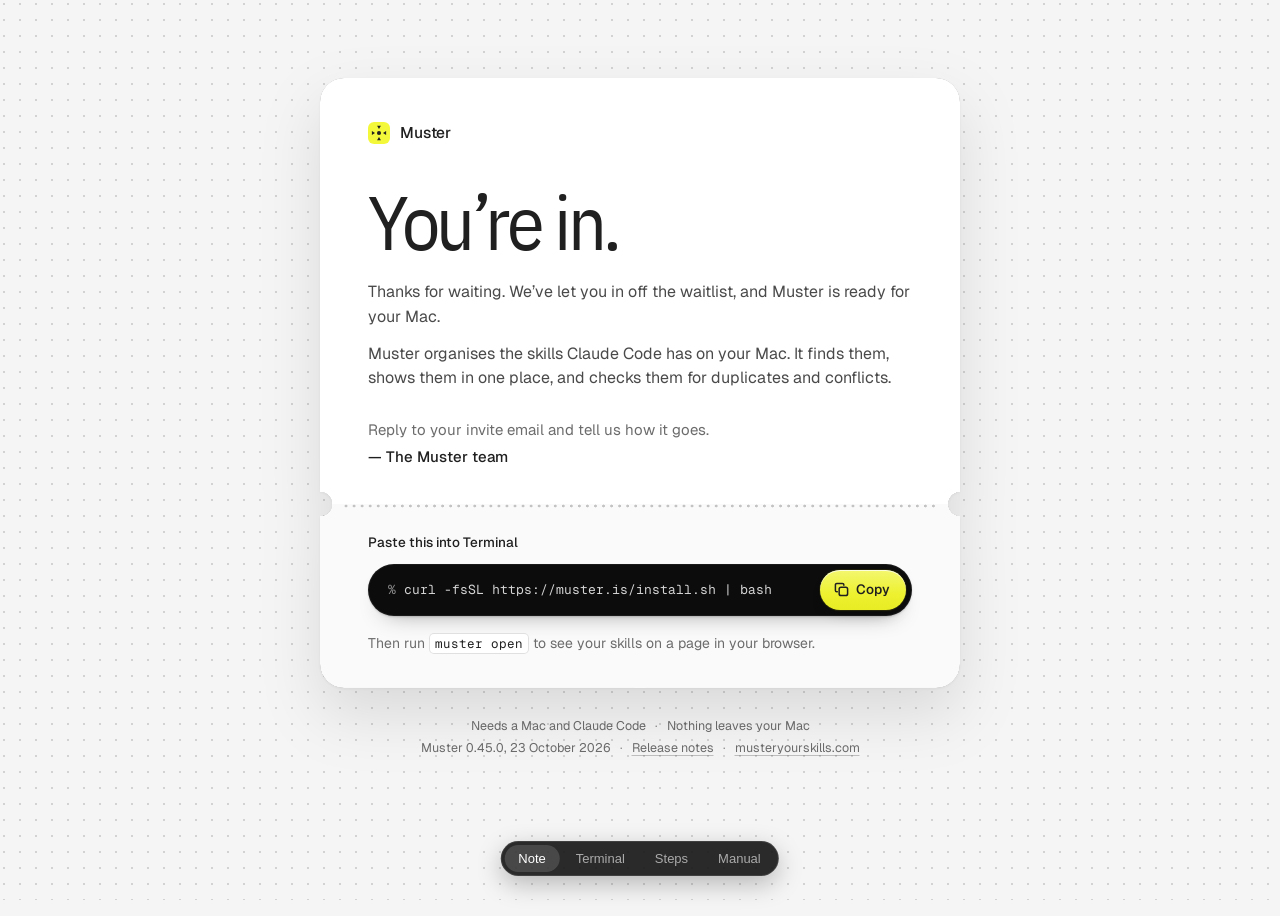
==== commit a4cf53c2: "Invitation emails, run 1: Note, Terminal, Steps, Manual; drop Poster The muster.is directions as the" ====
--- a/index.html
+++ b/index.html
@@ -16,7 +16,6 @@
   <link href="https://fonts.googleapis.com/css2?family=IBM+Plex+Sans+Condensed:wght@400;500&family=Geist:wght@300..600&family=Geist+Mono:wght@400;500&display=swap" rel="stylesheet" />
   <link rel="stylesheet" href="assets/brand.css" />
   <link rel="stylesheet" href="variants/note/style.css" />
-  <link rel="stylesheet" href="variants/poster/style.css" />
   <link rel="stylesheet" href="variants/terminal/style.css" />
   <link rel="stylesheet" href="variants/steps/style.css" />
   <link rel="stylesheet" href="variants/manual/style.css" />
@@ -69,90 +68,6 @@
     </ul>
   </footer>
 </main>
-</div>
-<div class="variant" data-variant-root="poster" data-variant-label="Poster" hidden>
-<!-- Poster: the landing's hero, turned into a welcome. A huge headline with the landing's token
-     in it, the install line as the call to action, then what `muster open` shows after the first run. -->
-<header class="poster-top">
-  <div class="poster-wrap poster-top__in">
-    <span class="brand"><span class="brand__mark" aria-hidden="true"></span><span>Muster</span></span>
-    <a class="poster-link" href="https://musteryourskills.com">musteryourskills.com<svg class="poster-arrow" viewBox="0 0 16 16" aria-hidden="true"><path d="M4.5 11.5l7-7M6 4.5h5.5V10" fill="none" stroke="currentColor" stroke-width="1.6" stroke-linecap="round" stroke-linejoin="round"/></svg></a>
-  </div>
-</header>
-
-<main>
-  <section class="poster-hero" aria-labelledby="poster-title">
-    <div class="poster-wrap poster-hero__copy">
-      <p class="poster-kicker"><span class="poster-works">For<span class="poster-agent"><i class="poster-claude" aria-hidden="true"></i>Claude Code</span>on your Mac</span></p>
-
-      <!-- The token plays once through what Muster finds (script.js), and a click shows the next one.
-           The first word ships here, so the headline is whole without JS. -->
-      <h1 class="poster-h" id="poster-title">You’re in.<br class="poster-br-m" /> <button class="poster-token" type="button" data-poster-token aria-label="98 skills" aria-describedby="poster-token-hint" style="--label-w:2.7em"><span class="poster-token__sizer" aria-hidden="true">&#8203;</span><span class="poster-token__icon" aria-hidden="true"><span class="poster-token__layer" data-r="-9" style="rotate:-9deg"><span class="poster-token__art"><svg viewBox="0 0 64 64"><g fill="#fff" stroke="#fff" stroke-width="7.5" stroke-linejoin="round"><rect x="5" y="16" width="26" height="32" rx="6" transform="rotate(-16 18 32)"/><rect x="24" y="5" width="26" height="32" rx="6" transform="rotate(12 37 21)"/><rect x="27" y="27" width="30" height="31" rx="6" transform="rotate(-5 42 42)"/></g><rect x="5" y="16" width="26" height="32" rx="6" transform="rotate(-16 18 32)" fill="#EFEFED"/><rect x="24" y="5" width="26" height="32" rx="6" transform="rotate(12 37 21)" fill="#DEDEDA"/><rect x="27" y="27" width="30" height="31" rx="6" transform="rotate(-5 42 42)" fill="#202020"/><rect x="33" y="35" width="14" height="5" rx="2.5" transform="rotate(-5 42 42)" fill="#F4F83B"/><rect x="33" y="44" width="18" height="3" rx="1.5" transform="rotate(-5 42 42)" fill="#6C6C6C"/></svg></span></span></span><span class="poster-token__text" aria-hidden="true"><span class="poster-token__morph">98 skills</span></span></button>.<br /> Time to muster them.</h1>
-      <p class="sr-only" id="poster-token-hint">Select it to see what Muster finds.</p>
-      <p class="sr-only" aria-live="polite" data-poster-live></p>
-
-      <p class="poster-lede">Muster organises the skills Claude Code has on your Mac.<br class="poster-br-d" /> One line installs it.</p>
-
-      <div class="poster-cmd">
-        <code class="poster-cmd__code"><span class="poster-nb">curl -fsSL</span> <span>https://muster.is/install.sh</span> <span class="poster-nb">| bash</span></code>
-        <button class="btn btn--primary poster-copy" type="button" data-copy="curl -fsSL https://muster.is/install.sh | bash" aria-label="Copy the install command">
-          <span class="poster-copy__icon" aria-hidden="true">
-            <svg class="poster-copy__svg is-copy" viewBox="0 0 16 16"><rect x="5.25" y="5.25" width="8" height="8" rx="2" fill="none" stroke="currentColor" stroke-width="1.6"/><path d="M10.25 3.25a1.5 1.5 0 0 0-1.5-1.25h-4.5A2 2 0 0 0 2.25 4v4.5a1.5 1.5 0 0 0 1.25 1.5" fill="none" stroke="currentColor" stroke-width="1.6" stroke-linecap="round"/></svg>
-            <svg class="poster-copy__svg is-check" viewBox="0 0 16 16"><path d="M3.25 8.5l3 3 6.5-7" fill="none" stroke="currentColor" stroke-width="1.9" stroke-linecap="round" stroke-linejoin="round"/></svg>
-          </span>
-          <span class="poster-copy__label copy-swap" aria-hidden="true"><span>Copy</span><span>Copied</span></span>
-        </button>
-      </div>
-
-      <ul class="poster-facts">
-        <li>Runs on your Mac</li>
-        <li>No account</li>
-        <li>Uses your own Claude Code</li>
-        <li>Skill files never move</li>
-      </ul>
-    </div>
-  </section>
-
-  <section class="poster-stage canvas" aria-labelledby="poster-next">
-    <div class="poster-wrap poster-stage__in">
-      <h2 class="poster-stage__h" id="poster-next">Then run <code>muster open</code>.</h2>
-      <p class="poster-stage__sub">It counts your skills, your Claude Code suggests up to eight folders, and Autosort files your skills into them in seconds.</p>
-
-      <!-- What the local page shows after the first run, drawn after the CLI's first-run sort scene -->
-      <div class="poster-win" role="img" aria-label="Muster in the browser, on 127.0.0.1, after the first run: “Your 98 skills, mustered”, in eight folders, with 2 conflicts and 6 possible duplicates to look at, and a Get started button.">
-        <div class="poster-win__bar" aria-hidden="true">
-          <span class="poster-win__lights"><i></i><i></i><i></i></span>
-          <span class="poster-win__url"><span class="poster-win__fav"></span>127.0.0.1</span>
-        </div>
-        <div class="poster-run" aria-hidden="true">
-          <p class="poster-run__title">Your 98 skills, mustered</p>
-          <p class="poster-run__line"><span><i class="poster-dot poster-dot--red"></i>2 conflicts.</span> <span><i class="poster-dot poster-dot--amber"></i>6 possible duplicates.</span></p>
-          <ul class="poster-folders">
-            <li><span class="poster-folder"><span class="poster-folder__back"></span><span class="poster-folder__paper"></span><span class="poster-folder__paper"></span><span class="poster-folder__front"><b>21</b></span></span><span class="poster-folder__name"><span class="poster-dots"><i class="poster-dot poster-dot--red"></i><i class="poster-dot poster-dot--amber"></i></span><span class="poster-folder__label">Code</span></span></li>
-            <li><span class="poster-folder"><span class="poster-folder__back"></span><span class="poster-folder__paper"></span><span class="poster-folder__paper"></span><span class="poster-folder__front"><b>14</b></span></span><span class="poster-folder__name"><span class="poster-dots"><i class="poster-dot poster-dot--red"></i></span><span class="poster-folder__label">Design</span></span></li>
-            <li><span class="poster-folder"><span class="poster-folder__back"></span><span class="poster-folder__paper"></span><span class="poster-folder__paper"></span><span class="poster-folder__front"><b>12</b></span></span><span class="poster-folder__name"><span class="poster-dots"><i class="poster-dot poster-dot--amber"></i></span><span class="poster-folder__label">Writing</span></span></li>
-            <li><span class="poster-folder"><span class="poster-folder__back"></span><span class="poster-folder__paper"></span><span class="poster-folder__paper"></span><span class="poster-folder__front"><b>9</b></span></span><span class="poster-folder__name"><span class="poster-dots"><i class="poster-dot poster-dot--amber"></i></span><span class="poster-folder__label">Review</span></span></li>
-            <li><span class="poster-folder"><span class="poster-folder__back"></span><span class="poster-folder__paper"></span><span class="poster-folder__paper"></span><span class="poster-folder__front"><b>11</b></span></span><span class="poster-folder__name"><span class="poster-dots"><i class="poster-dot poster-dot--amber"></i></span><span class="poster-folder__label">Planning</span></span></li>
-            <li><span class="poster-folder"><span class="poster-folder__back"></span><span class="poster-folder__paper"></span><span class="poster-folder__paper"></span><span class="poster-folder__front"><b>13</b></span></span><span class="poster-folder__name"><span class="poster-folder__label">Inbox</span></span></li>
-            <li><span class="poster-folder"><span class="poster-folder__back"></span><span class="poster-folder__paper"></span><span class="poster-folder__paper"></span><span class="poster-folder__front"><b>10</b></span></span><span class="poster-folder__name"><span class="poster-folder__label">Personal</span></span></li>
-            <li><span class="poster-folder"><span class="poster-folder__back"></span><span class="poster-folder__paper"></span><span class="poster-folder__paper"></span><span class="poster-folder__front"><b>8</b></span></span><span class="poster-folder__name"><span class="poster-folder__label">Admin</span></span></li>
-          </ul>
-          <span class="poster-run__btn">Get started</span>
-        </div>
-      </div>
-    </div>
-  </section>
-</main>
-
-<footer class="poster-foot">
-  <div class="poster-wrap poster-foot__in">
-    <p class="poster-foot__rel"><span class="brand__mark" aria-hidden="true"></span><span>Muster <span data-release="version">0.45.0</span>, <time data-release="date" datetime="2026-10-23">23 October 2026</time></span></p>
-    <ul class="poster-foot__links">
-      <li><a class="poster-link" data-release="url" href="https://github.com/musteryourskills/releases/releases">Release notes<svg class="poster-arrow" viewBox="0 0 16 16" aria-hidden="true"><path d="M4.5 11.5l7-7M6 4.5h5.5V10" fill="none" stroke="currentColor" stroke-width="1.6" stroke-linecap="round" stroke-linejoin="round"/></svg></a></li>
-      <li>Questions? Reply to your invite email.</li>
-    </ul>
-  </div>
-</footer>
 </div>
 <div class="variant" data-variant-root="terminal" data-variant-label="Terminal" hidden>
 <div class="tm">
@@ -553,7 +468,6 @@
 </div>
 <script src="assets/site.js"></script>
 <script src="variants/note/script.js"></script>
-<script src="variants/poster/script.js"></script>
 <script src="variants/terminal/script.js"></script>
 <script src="variants/steps/script.js"></script>
 <script src="variants/manual/script.js"></script>
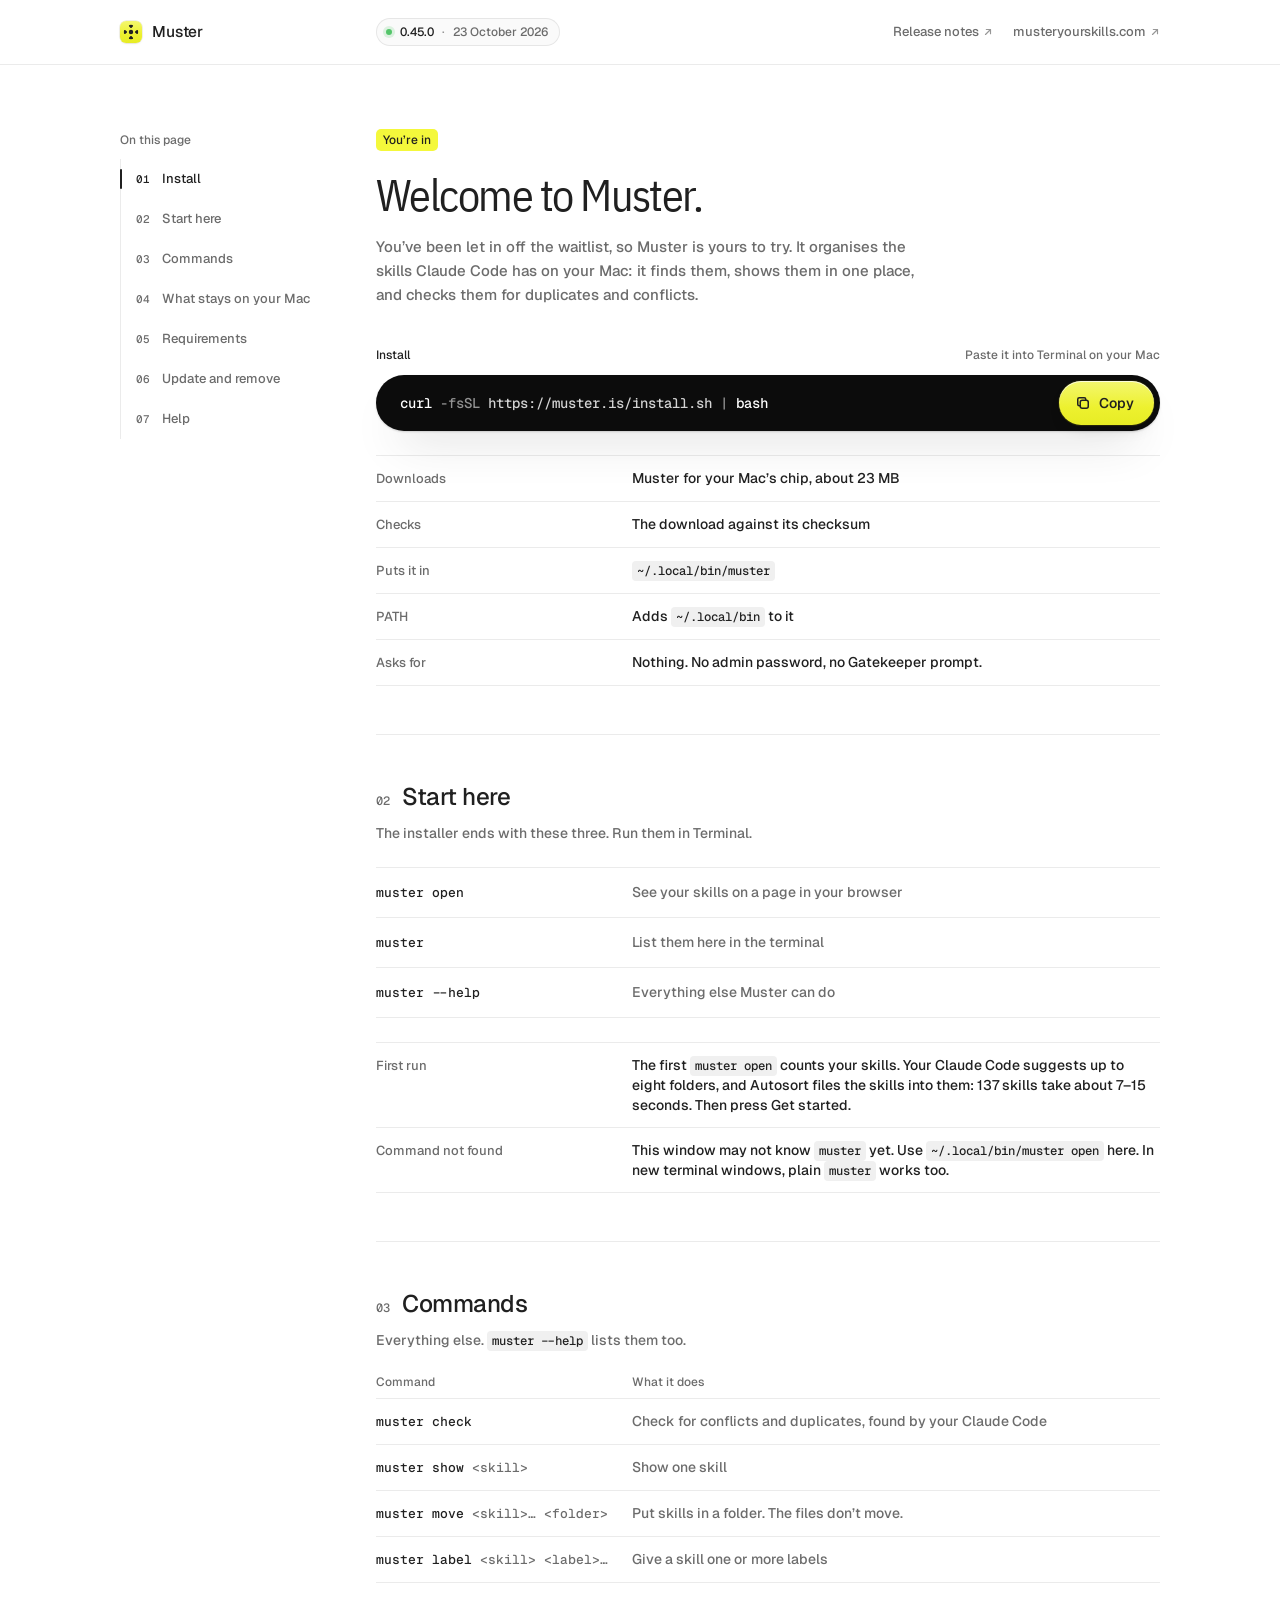
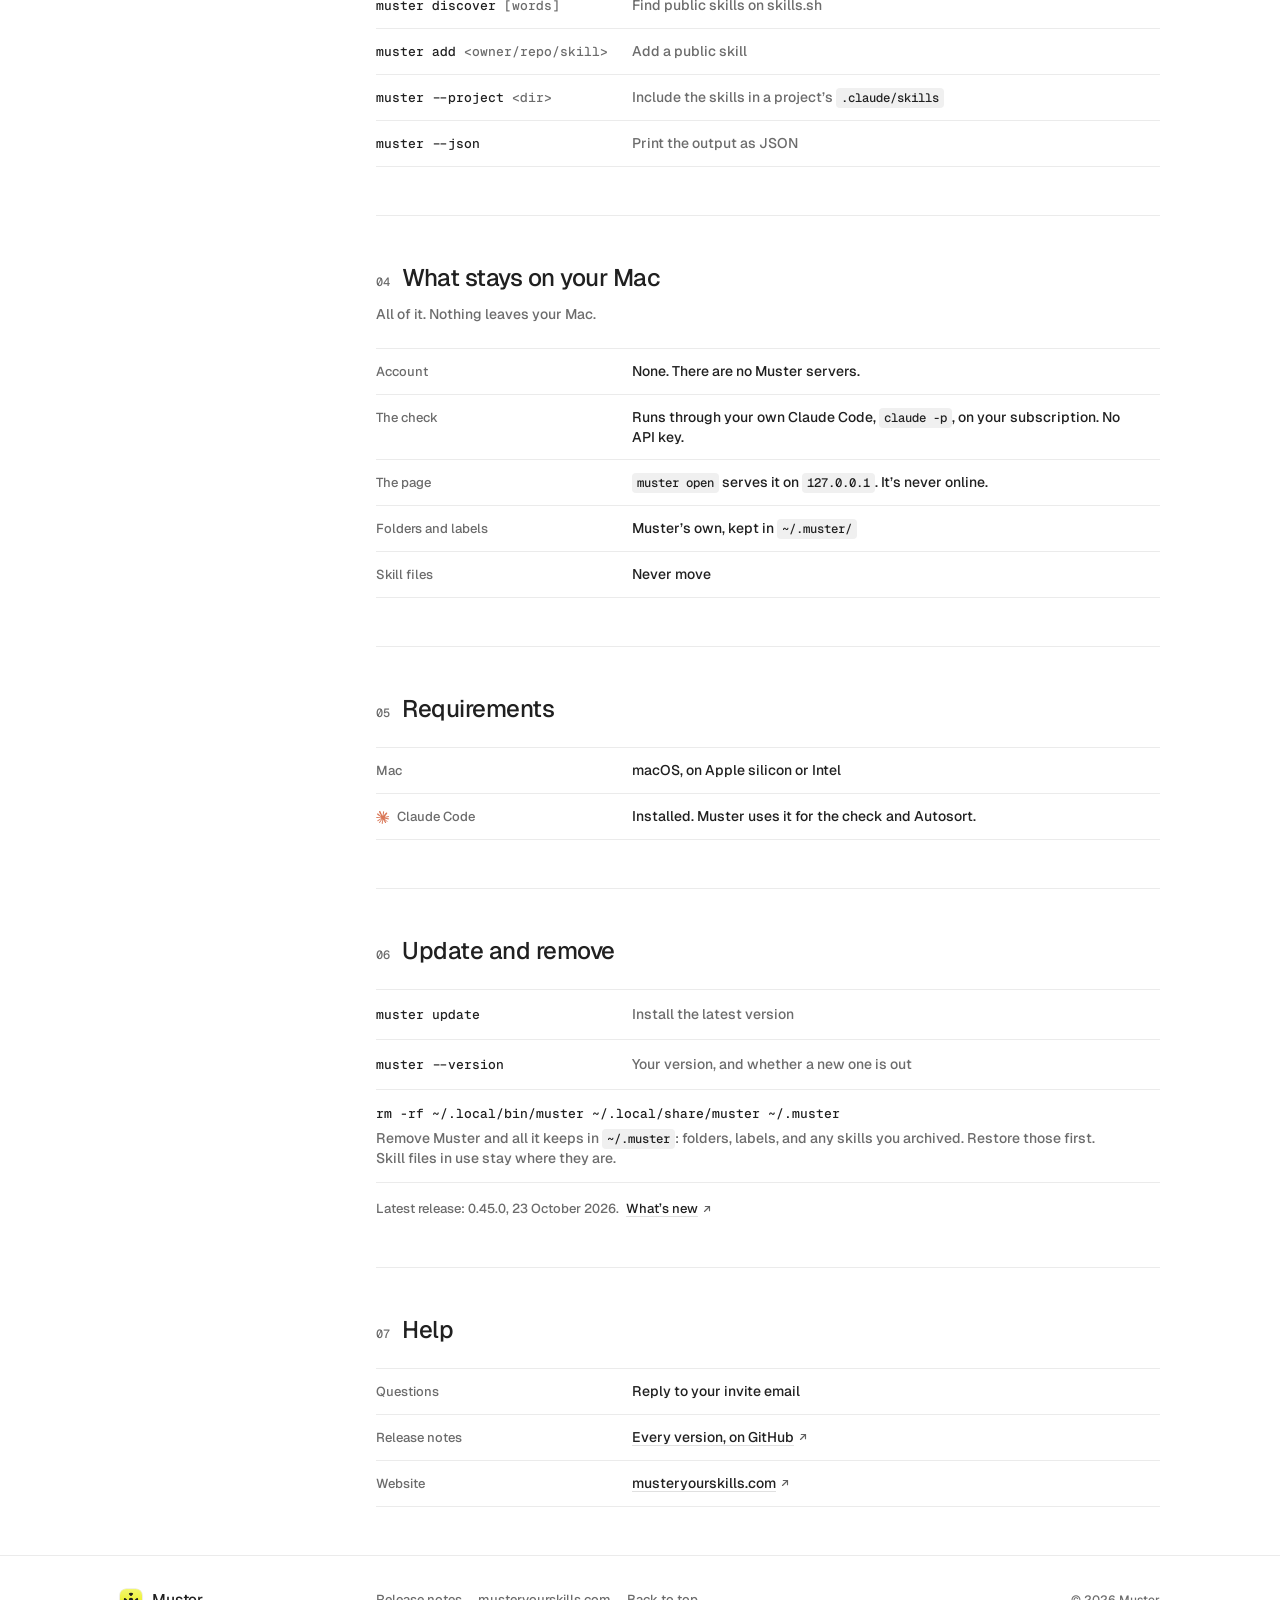
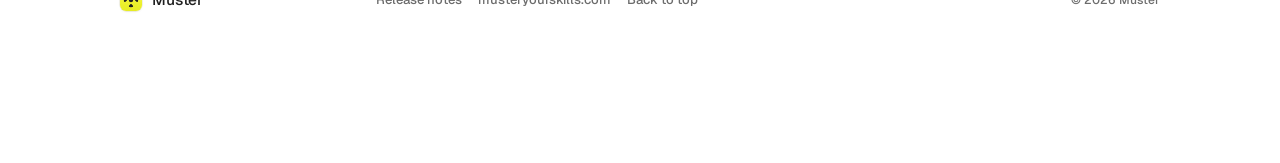
==== commit 0ee1dfb4: "muster.is: only the Manual page; Note, Terminal and Steps are gone The harness stays, so muster.is a" ====
--- a/index.html
+++ b/index.html
@@ -15,287 +15,11 @@
   <link rel="preconnect" href="https://fonts.gstatic.com" crossorigin />
   <link href="https://fonts.googleapis.com/css2?family=IBM+Plex+Sans+Condensed:wght@400;500&family=Geist:wght@300..600&family=Geist+Mono:wght@400;500&display=swap" rel="stylesheet" />
   <link rel="stylesheet" href="assets/brand.css" />
-  <link rel="stylesheet" href="variants/note/style.css" />
-  <link rel="stylesheet" href="variants/terminal/style.css" />
-  <link rel="stylesheet" href="variants/steps/style.css" />
   <link rel="stylesheet" href="variants/manual/style.css" />
   <link rel="stylesheet" href="variants/picker.css" />
   <script>window.musterVariants = {}</script>
 </head>
 <body>
-<div class="variant" data-variant-root="note" data-variant-label="Note" hidden>
-<main class="note canvas">
-  <article class="note__card" aria-labelledby="note-title">
-    <div class="note__letter">
-      <p class="brand note__brand"><span class="brand__mark" aria-hidden="true"></span>Muster</p>
-      <h1 class="note__title" id="note-title"><span class="note__who" data-note-who hidden></span><span data-note-rest>You’re in.</span></h1>
-      <div class="note__body">
-        <p>Thanks for waiting. We’ve let you in off the waitlist, and Muster is ready for your Mac.</p>
-        <p>Muster organises the skills Claude Code has on your Mac. It finds them, shows them in one place, and checks them for duplicates and conflicts.</p>
-      </div>
-      <div class="note__sign">
-        <p>Reply to your invite email and tell us how it goes.</p>
-        <p class="note__from">— The Muster team</p>
-      </div>
-    </div>
-
-    <section class="note__stub" aria-labelledby="note-install">
-      <span class="note__perf" aria-hidden="true"></span>
-      <h2 class="note__label" id="note-install">Paste this into Terminal</h2>
-      <div class="note__cmd">
-        <code class="note__code"><span class="note__prompt" aria-hidden="true">% </span><span class="note__line"><span class="note__nb">curl -fsSL</span> <span>https://<wbr />muster.is/install.sh</span> <span class="note__nb">| bash</span></span></code>
-        <button class="btn btn--primary note__copy" type="button" data-copy="curl -fsSL https://muster.is/install.sh | bash" aria-label="Copy the install command">
-          <span class="note__icons" aria-hidden="true">
-            <svg class="note__icon-copy" viewBox="0 0 16 16" fill="none" stroke="currentColor" stroke-width="1.6" stroke-linecap="round" stroke-linejoin="round"><rect x="5.5" y="5.5" width="9" height="9" rx="2" /><path d="M3.5 10.5H3A1.5 1.5 0 0 1 1.5 9V3A1.5 1.5 0 0 1 3 1.5h6A1.5 1.5 0 0 1 10.5 3v.5" /></svg>
-            <svg class="note__icon-check" viewBox="0 0 16 16" fill="none" stroke="currentColor" stroke-width="1.9" stroke-linecap="round" stroke-linejoin="round"><path d="M2.75 8.75 6.25 12.25 13.25 4.25" pathLength="1" /></svg>
-          </span>
-          <span class="note__labels copy-swap copy-swap--center" aria-hidden="true"><span>Copy</span><span>Copied</span></span>
-        </button>
-      </div>
-      <p class="note__next">Then run <code>muster open</code> to see your skills on a page in your browser.</p>
-    </section>
-  </article>
-
-  <footer class="note__fine">
-    <ul>
-      <li>Needs a Mac and Claude Code</li>
-      <li>Nothing leaves your Mac</li>
-    </ul>
-    <ul>
-      <li>Muster <span data-release="version">0.45.0</span>, <time data-release="date" datetime="2026-10-23">23 October 2026</time></li>
-      <li><a data-release="url" href="https://github.com/musteryourskills/releases/releases">Release notes</a></li>
-      <li><a href="https://musteryourskills.com">musteryourskills.com</a></li>
-    </ul>
-  </footer>
-</main>
-</div>
-<div class="variant" data-variant-root="terminal" data-variant-label="Terminal" hidden>
-<div class="tm">
-  <header class="tm-wrap tm-top">
-    <a class="brand" href="https://musteryourskills.com"><span class="brand__mark" aria-hidden="true"></span><span>Muster</span></a>
-  </header>
-
-  <main class="tm-main">
-    <div class="tm-wrap tm-intro">
-      <span class="tm-eyebrow">Early access</span>
-      <h1 class="tm-title">You’re in<span data-tm-name></span>.</h1>
-      <p class="tm-lede">One line installs Muster. Paste it into Terminal.</p>
-    </div>
-
-    <section class="tm-wrap tm-stage" aria-label="Install Muster in Terminal">
-      <div class="tm-shell" data-tm-shell>
-        <div class="tm-bar">
-          <span class="tm-lights" aria-hidden="true"><i></i><i></i><i></i></span>
-          <span class="tm-bar__title" aria-hidden="true">zsh</span>
-          <button class="tm-copy" type="button" data-copy="curl -fsSL https://muster.is/install.sh | bash" aria-label="Copy the install command">
-            <svg class="tm-ico" viewBox="0 0 16 16" fill="none" stroke="currentColor" stroke-width="1.5" stroke-linecap="round" stroke-linejoin="round" aria-hidden="true"><g class="tm-ico__copy"><rect x="5.5" y="5.5" width="8" height="8" rx="1.5"/><path d="M10.5 5.5V4A1.5 1.5 0 0 0 9 2.5H4A1.5 1.5 0 0 0 2.5 4v5A1.5 1.5 0 0 0 4 10.5h1.5"/></g><path class="tm-ico__check" d="M3.5 8.5l3 3 6-7" pathLength="1"/></svg>
-            <span class="tm-swap copy-swap"><span class="tm-swap__idle">Copy</span><span class="tm-swap__done">Copied</span></span>
-          </button>
-        </div>
-
-        <div class="tm-body">
-          <p class="tm-line"><span class="t-dir">~</span> <span class="t-dim">%</span> <code class="tm-install">curl -fsSL https://muster.is/install.sh | bash</code><i class="tm-cursor tm-cursor--cmd" aria-hidden="true"></i></p>
-          <p class="tm-line tm-dl" data-at="720">Downloading Muster <span data-release="version">0.45.0</span> for arm64 Macs… <span class="tm-status" aria-hidden="true"><span class="tm-spin t-dim" data-tm-spinner>⠋</span><span class="tm-done t-ok">✓</span></span></p>
-          <p class="tm-line tm-gap t-strong" data-at="2200">Muster <span data-release="version">0.45.0</span> is installed.</p>
-          <p class="tm-line tm-gap" data-at="2200">Muster finds the skills Claude Code has on this Mac, shows them in one place,<br class="tm-br"> and checks them for duplicates and conflicts. Nothing leaves your Mac.</p>
-          <p class="tm-line tm-gap" data-at="2560">Start here:</p>
-          <ul class="tm-start" role="list" data-at="2560">
-            <li><button class="tm-run" type="button" data-copy="muster open" aria-label="Copy muster open"><code>muster open</code></button><span class="tm-run__what">see your skills on a page in your browser</span></li>
-            <li><button class="tm-run" type="button" data-copy="muster" aria-label="Copy muster"><code>muster</code></button><span class="tm-run__what">list them here in the terminal</span></li>
-            <li><button class="tm-run" type="button" data-copy="muster --help" aria-label="Copy muster --help"><code>muster --help</code></button><span class="tm-run__what">everything else Muster can do</span></li>
-          </ul>
-          <p class="tm-line tm-gap" data-at="2560"><span class="t-dir">~</span> <span class="t-dim">%</span> <i class="tm-cursor" aria-hidden="true"></i></p>
-        </div>
-
-        <button class="tm-replay" type="button" data-tm-replay data-state="hidden" aria-label="Replay the install" hidden>
-          <svg viewBox="0 0 16 16" fill="none" stroke="currentColor" stroke-width="1.5" stroke-linecap="round" stroke-linejoin="round" aria-hidden="true"><path d="M2.75 8a5.25 5.25 0 1 0 1.54-3.71"/><path d="M2.5 2.5v2.75h2.75"/></svg>
-          <span>Replay</span>
-        </button>
-      </div>
-
-      <div class="tm-actions">
-        <button class="btn btn--primary btn--lg tm-cta" type="button" data-copy="curl -fsSL https://muster.is/install.sh | bash">
-          <svg class="tm-ico" viewBox="0 0 16 16" fill="none" stroke="currentColor" stroke-width="1.5" stroke-linecap="round" stroke-linejoin="round" aria-hidden="true"><g class="tm-ico__copy"><rect x="5.5" y="5.5" width="8" height="8" rx="1.5"/><path d="M10.5 5.5V4A1.5 1.5 0 0 0 9 2.5H4A1.5 1.5 0 0 0 2.5 4v5A1.5 1.5 0 0 0 4 10.5h1.5"/></g><path class="tm-ico__check" d="M3.5 8.5l3 3 6-7" pathLength="1"/></svg>
-          <span class="tm-swap tm-swap--center copy-swap copy-swap--center"><span class="tm-swap__idle">Copy install command</span><span class="tm-swap__done">Copied</span></span>
-        </button>
-        <p class="tm-note">About 23 MB. No admin password.</p>
-      </div>
-
-      <ul class="tm-facts" role="list">
-        <li>macOS, Apple silicon or Intel</li>
-        <li>Uses your own Claude Code</li>
-        <li>Nothing leaves your Mac</li>
-      </ul>
-    </section>
-  </main>
-
-  <footer class="tm-wrap tm-foot">
-    <div class="tm-foot__in">
-      <p class="tm-foot__rel">Muster <span data-release="version">0.45.0</span> <span aria-hidden="true">·</span> <time data-release="date" datetime="2026-10-23">23 October 2026</time></p>
-      <ul class="tm-foot__links" role="list">
-        <li><a data-release="url" href="https://github.com/musteryourskills/releases/releases">Release notes</a></li>
-        <li><a href="https://musteryourskills.com">musteryourskills.com</a></li>
-      </ul>
-      <p class="tm-foot__fb">Feedback? Reply to your invite email.</p>
-    </div>
-  </footer>
-</div>
-</div>
-<div class="variant" data-variant-root="steps" data-variant-label="Steps" hidden>
-<header class="st-top">
-  <div class="st-wrap st-top__in">
-    <span class="brand"><span class="brand__mark" aria-hidden="true"></span><span>Muster</span></span>
-    <a class="st-top__link" href="https://musteryourskills.com">musteryourskills.com<svg viewBox="0 0 16 16" aria-hidden="true"><path d="M5.5 10.5 10.5 5.5M6.5 5.5h4v4" /></svg></a>
-  </div>
-</header>
-
-<main class="st-main">
-  <!-- The intro: you're in, what Muster is, what it costs you -->
-  <section class="st-wrap st-intro" aria-labelledby="steps-title">
-    <p class="eyebrow" data-enter style="--i: 0">You’re in<span id="steps-name" hidden>, <span data-steps-name></span></span></p>
-    <h1 class="st-h1" id="steps-title" data-enter style="--i: 1">Three steps to sorted skills.</h1>
-    <p class="st-lede" data-enter style="--i: 2">You’re off the waitlist, and Muster is ready for you. It organises the skills Claude Code has on your Mac: it finds them, shows them in one place, and checks them for duplicates and conflicts.</p>
-    <ul class="st-facts" data-enter style="--i: 3">
-      <li>A 23 MB download</li>
-      <li>No account</li>
-      <li>Nothing leaves your Mac</li>
-    </ul>
-  </section>
-
-  <ol class="st-wrap steps">
-    <!-- 1. Install: the one line, big and primary -->
-    <li class="step" data-step="1" data-enter style="--i: 4">
-      <div class="step__copy">
-        <div class="st-step__head">
-          <span class="step__n"><span class="st-n">1</span></span>
-          <span class="st-next">Up next</span>
-        </div>
-        <h2 class="step__title" id="steps-install">Install it with one line</h2>
-        <p class="step__text">Paste it into Terminal. It downloads Muster for your Mac, checks it against its checksum and puts <code>muster</code> in <code>~/.local/bin</code>. No admin password.</p>
-        <div class="st-install">
-          <code class="st-install__code"><span>curl -fsSL</span> <span>https://muster.is/install.sh</span> <span>| bash</span></code>
-          <div class="st-install__foot">
-            <p class="st-install__hint">macOS, Apple silicon or Intel</p>
-            <button class="btn btn--primary st-copy" type="button" data-copy="curl -fsSL https://muster.is/install.sh | bash" aria-label="Copy the install command">
-              <span class="st-copy__ico" aria-hidden="true">
-                <svg class="st-copy__i st-copy__i--copy" viewBox="0 0 16 16"><rect x="5.25" y="5.25" width="8" height="8" rx="2" /><path d="M10.75 5.25V4.5a1.75 1.75 0 0 0-1.75-1.75H4.5A1.75 1.75 0 0 0 2.75 4.5V9a1.75 1.75 0 0 0 1.75 1.75h.75" /></svg>
-                <svg class="st-copy__i st-copy__i--done" viewBox="0 0 16 16"><path pathLength="1" d="M3.25 8.5 6.5 11.5 12.75 4.75" /></svg>
-              </span>
-              <span class="st-copy__label copy-swap copy-swap--center" aria-hidden="true"><span>Copy</span><span>Copied</span></span>
-            </button>
-          </div>
-        </div>
-      </div>
-      <div class="step__art canvas" aria-hidden="true">
-        <div class="shell">
-          <div class="shell__bar"><span class="shell__lights"><i></i><i></i><i></i></span><span class="shell__title">zsh</span></div>
-          <div class="shell__body">
-            <p><span class="t-dir">~</span> <span class="t-dim">%</span> curl -fsSL https://muster.is/install.sh | bash</p>
-            <p class="t-dim">Downloading Muster <span data-release="version">0.45.0</span> for arm64 Macs…</p>
-            <p class="shell__gap t-strong">Muster <span data-release="version">0.45.0</span> is installed.</p>
-            <p class="shell__gap">Start here:</p>
-            <p>  <span class="t-next">muster open</span><span class="st-desc t-dim">      see your skills on a page in your browser</span></p>
-            <p>  muster<span class="st-desc t-dim">           list them here in the terminal</span></p>
-            <p>  muster --help<span class="st-desc t-dim">    everything else Muster can do</span></p>
-            <p class="shell__gap"><span class="t-dir">~</span> <span class="t-dim">%</span> <i class="shell__cursor"></i></p>
-          </div>
-        </div>
-      </div>
-    </li>
-
-    <!-- 2. Open: the first run, in the browser, on 127.0.0.1 -->
-    <li class="step" data-step="2">
-      <div class="step__copy">
-        <div class="st-step__head">
-          <span class="step__n"><span class="st-n">2</span></span>
-          <span class="st-next">Up next</span>
-        </div>
-        <h2 class="step__title" id="steps-open">Sort them in your browser</h2>
-        <p class="step__text">Muster puts your skills on one page in your browser. Your Claude Code suggests up to eight folders, then Autosort files the skills into them. The files never move, and the page never goes online.</p>
-        <div class="st-cmd">
-          <code class="st-cmd__code">muster open</code>
-          <button class="btn btn--soft st-copy" type="button" data-copy="muster open" aria-label="Copy the command muster open">
-            <span class="st-copy__ico" aria-hidden="true">
-              <svg class="st-copy__i st-copy__i--copy" viewBox="0 0 16 16"><rect x="5.25" y="5.25" width="8" height="8" rx="2" /><path d="M10.75 5.25V4.5a1.75 1.75 0 0 0-1.75-1.75H4.5A1.75 1.75 0 0 0 2.75 4.5V9a1.75 1.75 0 0 0 1.75 1.75h.75" /></svg>
-              <svg class="st-copy__i st-copy__i--done" viewBox="0 0 16 16"><path pathLength="1" d="M3.25 8.5 6.5 11.5 12.75 4.75" /></svg>
-            </span>
-            <span class="st-copy__label copy-swap copy-swap--center" aria-hidden="true"><span>Copy</span><span>Copied</span></span>
-          </button>
-        </div>
-      </div>
-      <div class="step__art canvas" aria-hidden="true">
-        <div class="st-win">
-          <div class="st-win__bar"><span class="shell__lights"><i></i><i></i><i></i></span><span class="st-win__url">127.0.0.1</span></div>
-          <div class="st-win__stage">
-            <span class="st-pill st-pill--1">code-review</span>
-            <span class="st-pill st-pill--2">brand-fonts<em>Plugin</em></span>
-            <span class="st-pill st-pill--3 st-pill--far">commit-message</span>
-            <span class="st-pill st-pill--4 st-pill--far">pr-review</span>
-            <span class="st-pill st-pill--5">frontend-design</span>
-            <span class="st-pill st-pill--6 st-pill--far">ui-taste</span>
-            <div class="st-count">
-              <span class="st-count__n">98</span>
-              <span class="st-count__l">skills on this Mac</span>
-              <span class="st-count__btn">Muster your skills</span>
-            </div>
-          </div>
-        </div>
-      </div>
-    </li>
-
-    <!-- 3. Check: your own Claude Code finds conflicts and duplicates -->
-    <li class="step" data-step="3">
-      <div class="step__copy">
-        <div class="st-step__head">
-          <span class="step__n"><span class="st-n">3</span></span>
-          <span class="st-next">Up next</span>
-        </div>
-        <h2 class="step__title" id="steps-check">Check them with Claude Code</h2>
-        <p class="step__text">Your own Claude Code reads your skills and finds the ones that conflict or repeat each other. It runs on your plan: no API key, no account. Nothing changes until you say so.</p>
-        <div class="st-cmd">
-          <code class="st-cmd__code">muster check</code>
-          <button class="btn btn--soft st-copy" type="button" data-copy="muster check" aria-label="Copy the command muster check">
-            <span class="st-copy__ico" aria-hidden="true">
-              <svg class="st-copy__i st-copy__i--copy" viewBox="0 0 16 16"><rect x="5.25" y="5.25" width="8" height="8" rx="2" /><path d="M10.75 5.25V4.5a1.75 1.75 0 0 0-1.75-1.75H4.5A1.75 1.75 0 0 0 2.75 4.5V9a1.75 1.75 0 0 0 1.75 1.75h.75" /></svg>
-              <svg class="st-copy__i st-copy__i--done" viewBox="0 0 16 16"><path pathLength="1" d="M3.25 8.5 6.5 11.5 12.75 4.75" /></svg>
-            </span>
-            <span class="st-copy__label copy-swap copy-swap--center" aria-hidden="true"><span>Copy</span><span>Copied</span></span>
-          </button>
-        </div>
-        <p class="st-fine">With a lot of skills, it can take a few minutes.</p>
-      </div>
-      <div class="step__art canvas" aria-hidden="true">
-        <div class="shell shell--report">
-          <div class="shell__bar"><span class="shell__lights"><i></i><i></i><i></i></span><span class="shell__title">zsh</span></div>
-          <div class="shell__body">
-            <p><span class="t-dir">~</span> <span class="t-dim">%</span> muster check</p>
-            <div class="st-report">
-              <p class="st-row">Checked 98 skills with Claude Code.</p>
-              <p class="st-row">Found 2 conflicts and 6 duplicates:</p>
-              <p class="st-row"><i class="warn warn--red"></i>Conflict  commit-message ↔ conventional-commits</p>
-              <p class="st-row"><i class="warn"></i>Duplicate pr-review ↔ code-review</p>
-              <p class="st-row st-row--sub t-dim">and 6 more</p>
-            </div>
-            <p class="shell__gap"><span class="t-dir">~</span> <span class="t-dim">%</span> <i class="shell__cursor"></i></p>
-          </div>
-        </div>
-      </div>
-    </li>
-  </ol>
-</main>
-
-<footer class="st-foot">
-  <div class="st-wrap">
-    <ul class="st-foot__row">
-      <li>Needs a Mac and Claude Code</li>
-      <li>Update with <code>muster update</code></li>
-      <li>Muster <span data-release="version">0.45.0</span>, <time data-release="date" datetime="2026-10-23">23 October 2026</time></li>
-      <li><a data-release="url" href="https://github.com/musteryourskills/releases/releases">Release notes</a></li>
-      <li>Reply to your invite email</li>
-    </ul>
-  </div>
-</footer>
-</div>
 <div class="variant" data-variant-root="manual" data-variant-label="Manual" hidden>
 <header class="mn-head" id="manual-top">
   <div class="mn-wrap mn-head__in">
@@ -467,9 +191,6 @@
 </footer>
 </div>
 <script src="assets/site.js"></script>
-<script src="variants/note/script.js"></script>
-<script src="variants/terminal/script.js"></script>
-<script src="variants/steps/script.js"></script>
 <script src="variants/manual/script.js"></script>
 <script src="variants/picker.js"></script>
 </body>
--- a/assets/brand.css
+++ b/assets/brand.css
@@ -79,7 +79,9 @@
 
 /* the logo: the accent tile with the ink glyph on it */
 .brand { display: inline-flex; align-items: center; gap: 10px; font: 500 15.5px/1 var(--f-body); letter-spacing: -.01em; color: var(--ink); text-decoration: none; }
-.brand__mark { position: relative; display: inline-block; flex: none; width: 22px; height: 22px; border-radius: 6px; background: var(--accent); }
+.brand__mark { position: relative; display: inline-block; flex: none; width: 22px; height: 22px; border-radius: 6px;
+  background: linear-gradient(var(--accent-hi) 0%, var(--accent-mid) 60%, var(--accent-lo) 100%);
+  box-shadow: 0 0 0 .5px rgb(var(--accent-edge) / .18), 0 1px 2px rgb(var(--accent-edge) / .08); }
 .brand__mark::before { content: ""; position: absolute; inset: 0; background: var(--accent-ink); -webkit-mask: url(mark.svg) center / 100% 100% no-repeat; mask: url(mark.svg) center / 100% 100% no-repeat; }
 
 /* buttons: pills with a top-lit gradient, as on the landing */
